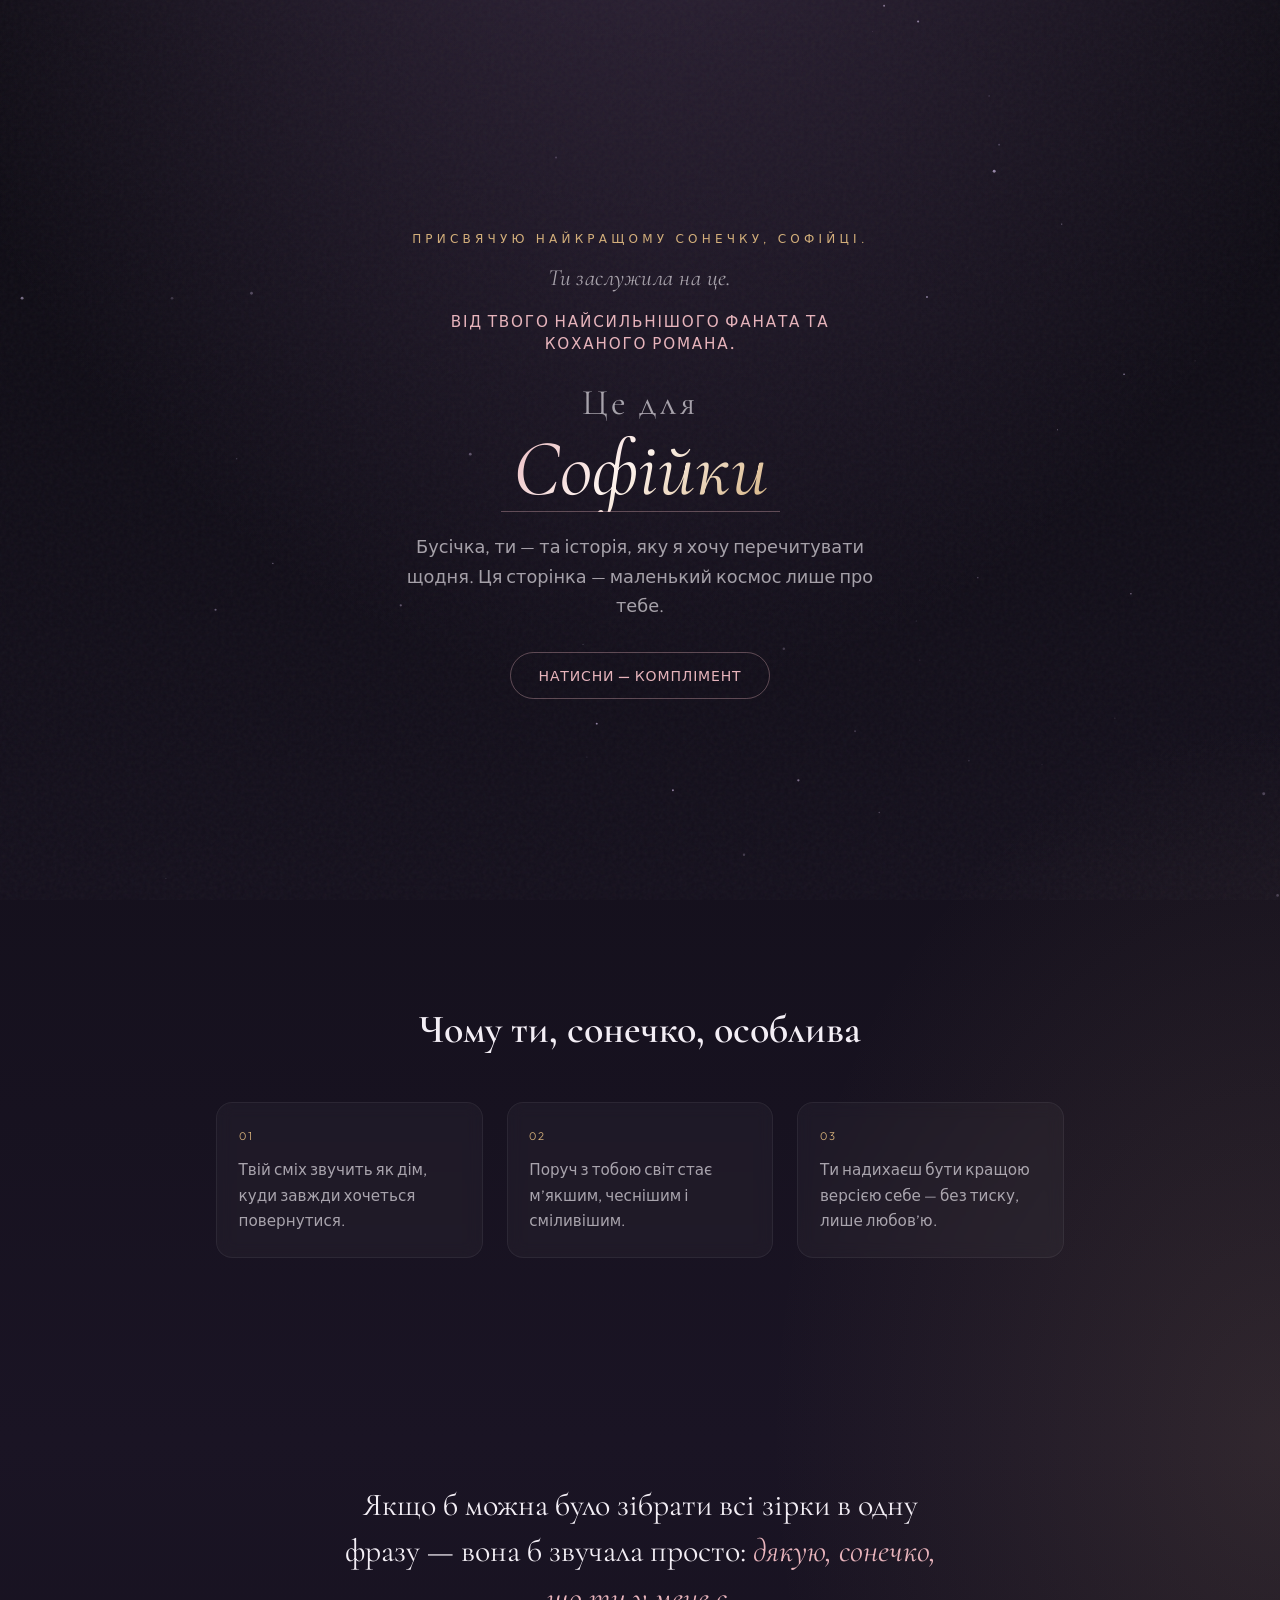
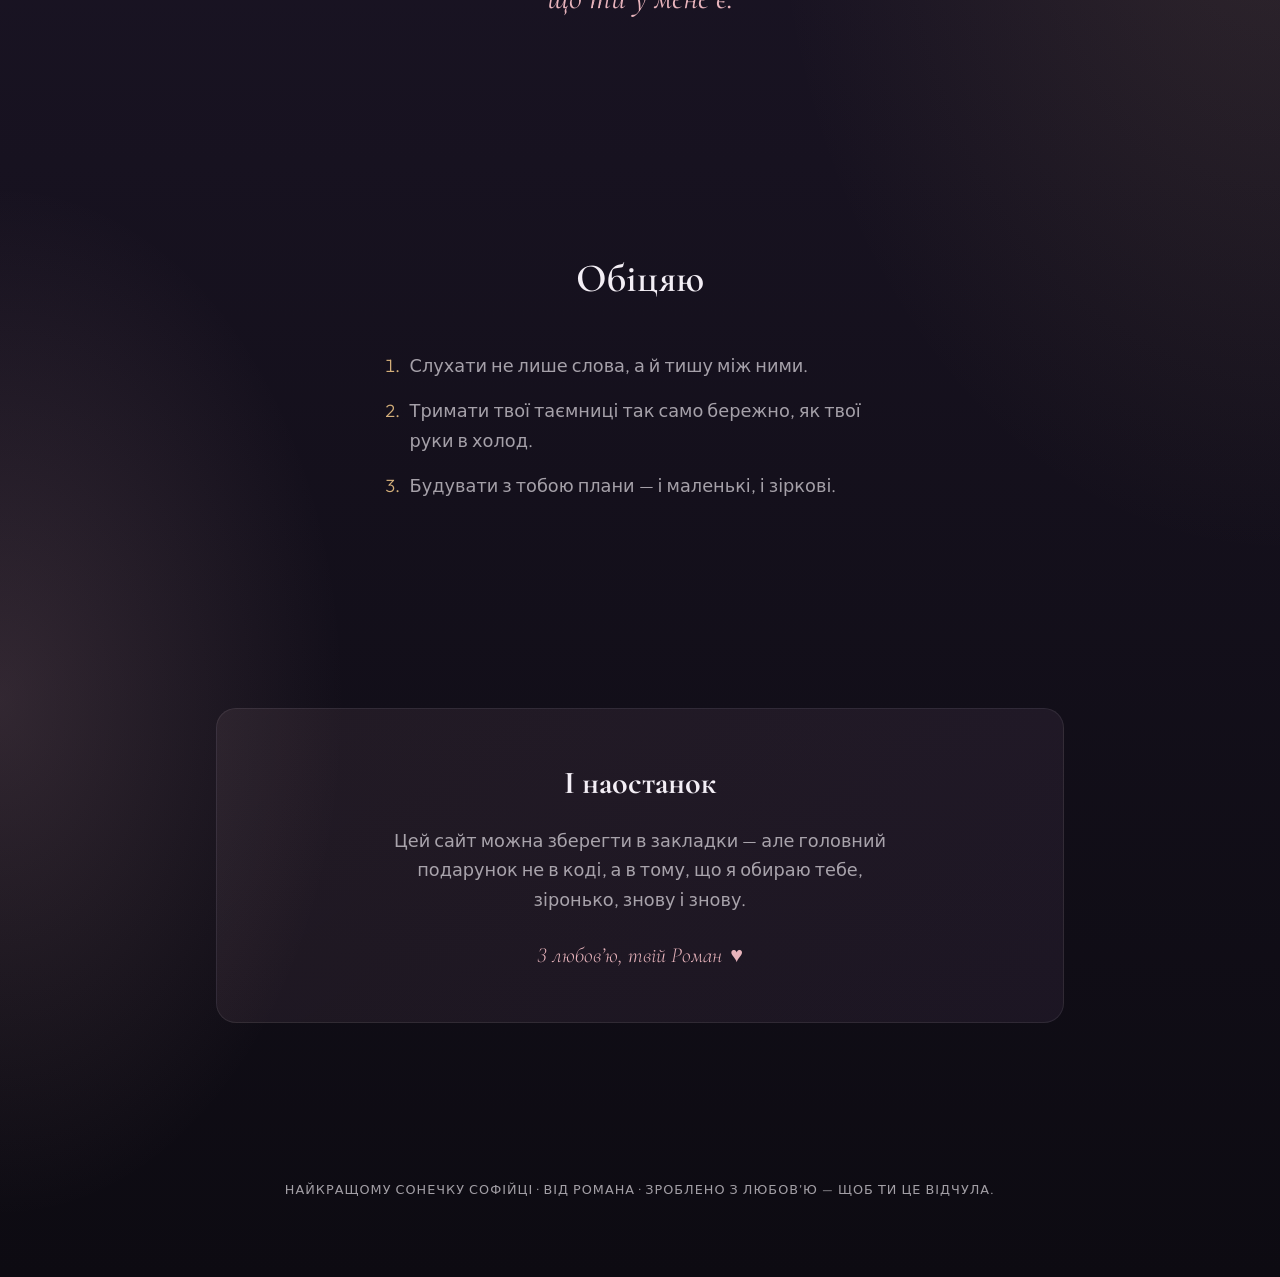
==== index.html @ 60f4e401 "Add files via upload" ====
<!DOCTYPE html>
<html lang="uk">
  <head>
    <meta charset="UTF-8" />
    <meta name="viewport" content="width=device-width, initial-scale=1" />
    <meta
      name="description"
      content="Найкращому сонечку Софійці — від найсильнішого фаната й коханого Романа"
    />
    <title>Софійці, сонечко ✦</title>
    <link rel="preconnect" href="https://fonts.googleapis.com" />
    <link rel="preconnect" href="https://fonts.gstatic.com" crossorigin />
    <link
      href="https://fonts.googleapis.com/css2?family=Cormorant+Garamond:ital,wght@0,400;0,600;1,400&family=Outfit:wght@300;500;600&display=swap"
      rel="stylesheet"
    />
    <link rel="stylesheet" href="style.css" />
  </head>
  <body>
    <div class="grain" aria-hidden="true"></div>
    <canvas id="stars" aria-hidden="true"></canvas>

    <header class="hero">
      <p class="hero__eyebrow reveal">Присвячую найкращому сонечку, Софійці.</p>
      <p class="hero__dedication reveal reveal--delay-1">Ти заслужила на це.</p>
      <p class="hero__signature reveal reveal--delay-2">
        Від твого найсильнішого фаната та коханого Романа.
      </p>
      <h1 class="hero__title reveal reveal--delay-3">
        <span class="hero__for">Це для</span>
        <span class="hero__name" id="herName" contenteditable="true" spellcheck="false"
          >Софійки</span
        >
      </h1>
      <p class="hero__lead reveal reveal--delay-4">
        Бусічка, ти — та історія, яку я хочу перечитувати щодня. Ця сторінка — маленький космос лише
        про тебе.
      </p>
      <button type="button" class="btn-ghost reveal reveal--delay-5" id="complimentBtn">
        Натисни — комплімент
      </button>
      <p class="compliment" id="complimentText" hidden></p>
    </header>

    <main>
      <section class="section section--cards" aria-labelledby="reasons-title">
        <h2 id="reasons-title" class="section__title reveal">Чому ти, сонечко, особлива</h2>
        <ul class="cards">
          <li class="card reveal">
            <span class="card__num">01</span>
            <p class="card__text">Твій сміх звучить як дім, куди завжди хочеться повернутися.</p>
          </li>
          <li class="card reveal">
            <span class="card__num">02</span>
            <p class="card__text">Поруч з тобою світ стає м’якшим, чеснішим і сміливішим.</p>
          </li>
          <li class="card reveal">
            <span class="card__num">03</span>
            <p class="card__text">Ти надихаєш бути кращою версією себе — без тиску, лише любов’ю.</p>
          </li>
        </ul>
      </section>

      <section class="section section--quote" aria-labelledby="quote-title">
        <div class="quote-block reveal">
          <h2 id="quote-title" class="visually-hidden">Послання</h2>
          <blockquote class="quote">
            <p>
              Якщо б можна було зібрати всі зірки в одну фразу — вона б звучала просто:
              <em>дякую, сонечко, що ти у мене є.</em>
            </p>
          </blockquote>
        </div>
      </section>

      <section class="section section--promises" aria-labelledby="promises-title">
        <h2 id="promises-title" class="section__title reveal">Обіцяю</h2>
        <ol class="promises reveal">
          <li>Слухати не лише слова, а й тишу між ними.</li>
          <li>Тримати твої таємниці так само бережно, як твої руки в холод.</li>
          <li>Будувати з тобою плани — і маленькі, і зіркові.</li>
        </ol>
      </section>

      <section class="section section--finale" aria-labelledby="finale-title">
        <div class="finale reveal">
          <h2 id="finale-title" class="finale__title">І наостанок</h2>
          <p class="finale__text">
            Цей сайт можна зберегти в закладки — але головний подарунок не в коді, а в тому, що я
            обираю тебе, зіронько, знову і знову.
          </p>
          <p class="finale__sign">
            З любов’ю, твій Роман
            <span class="finale__heart" aria-hidden="true">♥</span>
          </p>
        </div>
      </section>
    </main>

    <footer class="footer">
      <p>
        Найкращому сонечку Софійці · від Романа · зроблено з любов’ю — щоб ти це відчула.
      </p>
    </footer>

    <script src="script.js"></script>
  </body>
</html>
---- style.css ----
:root {
  --bg-deep: #0d0b12;
  --bg-mid: #1a1424;
  --accent: #e8b4bc;
  --accent-soft: rgba(232, 180, 188, 0.35);
  --gold: #d4af7a;
  --text: #f3eef5;
  --text-muted: rgba(243, 238, 245, 0.65);
  --font-display: "Cormorant Garamond", Georgia, serif;
  --font-body: "Outfit", system-ui, sans-serif;
  --radius: 1rem;
  --ease: cubic-bezier(0.22, 1, 0.36, 1);
}

*,
*::before,
*::after {
  box-sizing: border-box;
}

html {
  scroll-behavior: smooth;
}

body {
  margin: 0;
  min-height: 100vh;
  font-family: var(--font-body);
  font-weight: 300;
  font-size: clamp(1rem, 0.95rem + 0.2vw, 1.125rem);
  line-height: 1.65;
  color: var(--text);
  background: var(--bg-deep);
  background-image:
    radial-gradient(ellipse 120% 80% at 50% -20%, rgba(122, 90, 140, 0.45), transparent 55%),
    radial-gradient(ellipse 80% 50% at 100% 50%, rgba(212, 175, 122, 0.12), transparent 50%),
    radial-gradient(ellipse 60% 40% at 0% 80%, rgba(232, 180, 188, 0.15), transparent 45%),
    linear-gradient(180deg, var(--bg-deep) 0%, var(--bg-mid) 50%, var(--bg-deep) 100%);
  overflow-x: hidden;
}

.grain {
  pointer-events: none;
  position: fixed;
  inset: 0;
  z-index: 100;
  opacity: 0.04;
  background-image: url("data:image/svg+xml,%3Csvg viewBox='0 0 256 256' xmlns='http://www.w3.org/2000/svg'%3E%3Cfilter id='n'%3E%3CfeTurbulence type='fractalNoise' baseFrequency='0.9' numOctaves='4' stitchTiles='stitch'/%3E%3C/filter%3E%3Crect width='100%25' height='100%25' filter='url(%23n)'/%3E%3C/svg%3E");
}

#stars {
  position: fixed;
  inset: 0;
  width: 100%;
  height: 100%;
  z-index: 0;
  pointer-events: none;
}

.hero,
main,
.footer {
  position: relative;
  z-index: 1;
}

.visually-hidden {
  position: absolute;
  width: 1px;
  height: 1px;
  padding: 0;
  margin: -1px;
  overflow: hidden;
  clip: rect(0, 0, 0, 0);
  white-space: nowrap;
  border: 0;
}

/* Hero */
.hero {
  min-height: 100vh;
  display: flex;
  flex-direction: column;
  align-items: center;
  justify-content: center;
  text-align: center;
  padding: clamp(2rem, 6vw, 4rem) 1.5rem 3rem;
  max-width: 52rem;
  margin: 0 auto;
}

.hero__eyebrow {
  font-size: 0.75rem;
  letter-spacing: 0.35em;
  text-transform: uppercase;
  color: var(--gold);
  margin-bottom: 0.65rem;
}

.hero__dedication {
  font-family: var(--font-display);
  font-size: clamp(1.05rem, 2.4vw, 1.45rem);
  font-style: italic;
  font-weight: 400;
  color: var(--text-muted);
  margin: 0 0 0.85rem;
  letter-spacing: 0.02em;
  max-width: 22em;
}

.hero__signature {
  font-family: var(--font-body);
  font-size: clamp(0.8rem, 1.8vw, 0.95rem);
  font-weight: 500;
  letter-spacing: 0.12em;
  text-transform: uppercase;
  color: var(--accent);
  margin: 0 0 1.75rem;
  max-width: 26em;
  line-height: 1.5;
}

.hero__title {
  font-family: var(--font-display);
  font-weight: 400;
  font-size: clamp(2.75rem, 8vw, 5rem);
  line-height: 1.05;
  margin: 0 0 1.25rem;
}

.hero__for {
  display: block;
  font-size: 0.45em;
  letter-spacing: 0.08em;
  color: var(--text-muted);
  margin-bottom: 0.15em;
}

.hero__name {
  display: inline-block;
  background: linear-gradient(135deg, var(--accent) 0%, #fff5f0 45%, var(--gold) 100%);
  -webkit-background-clip: text;
  background-clip: text;
  color: transparent;
  font-style: italic;
  outline: none;
  border-bottom: 1px solid var(--accent-soft);
  padding: 0 0.15em;
  cursor: text;
  transition: border-color 0.3s var(--ease);
}

.hero__name:focus {
  border-color: var(--accent);
}

.hero__lead {
  max-width: 28em;
  color: var(--text-muted);
  margin: 0 0 2rem;
}

.btn-ghost {
  font-family: var(--font-body);
  font-weight: 500;
  font-size: 0.875rem;
  letter-spacing: 0.06em;
  text-transform: uppercase;
  color: var(--accent);
  background: transparent;
  border: 1px solid var(--accent-soft);
  padding: 0.85rem 1.75rem;
  border-radius: 999px;
  cursor: pointer;
  transition:
    background 0.35s var(--ease),
    border-color 0.35s var(--ease),
    transform 0.35s var(--ease),
    box-shadow 0.35s var(--ease);
}

.btn-ghost:hover {
  background: rgba(232, 180, 188, 0.08);
  border-color: var(--accent);
  transform: translateY(-2px);
  box-shadow: 0 12px 40px rgba(0, 0, 0, 0.25);
}

.btn-ghost:active {
  transform: translateY(0);
}

.compliment {
  margin-top: 1.25rem;
  font-family: var(--font-display);
  font-size: clamp(1.25rem, 3vw, 1.75rem);
  font-style: italic;
  color: var(--gold);
  max-width: 22em;
  animation: fadeUp 0.6s var(--ease) forwards;
}

.compliment[hidden] {
  display: none;
}

@keyframes fadeUp {
  from {
    opacity: 0;
    transform: translateY(12px);
  }
  to {
    opacity: 1;
    transform: translateY(0);
  }
}

/* Sections */
.section {
  padding: clamp(3rem, 10vw, 6rem) 1.5rem;
  max-width: 56rem;
  margin: 0 auto;
}

.section__title {
  font-family: var(--font-display);
  font-weight: 600;
  font-size: clamp(1.75rem, 4vw, 2.5rem);
  text-align: center;
  margin: 0 0 2.5rem;
  color: var(--text);
}

.cards {
  list-style: none;
  margin: 0;
  padding: 0;
  display: grid;
  gap: 1.25rem;
}

@media (min-width: 640px) {
  .cards {
    grid-template-columns: repeat(3, 1fr);
    gap: 1.5rem;
  }
}

.card {
  background: rgba(255, 255, 255, 0.03);
  border: 1px solid rgba(255, 255, 255, 0.06);
  border-radius: var(--radius);
  padding: 1.5rem 1.35rem;
  backdrop-filter: blur(8px);
  transition:
    border-color 0.4s var(--ease),
    transform 0.4s var(--ease),
    box-shadow 0.4s var(--ease);
}

.card:hover {
  border-color: var(--accent-soft);
  transform: translateY(-4px);
  box-shadow: 0 20px 50px rgba(0, 0, 0, 0.2);
}

.card__num {
  display: block;
  font-size: 0.7rem;
  letter-spacing: 0.2em;
  color: var(--gold);
  margin-bottom: 0.75rem;
}

.card__text {
  margin: 0;
  color: var(--text-muted);
  font-size: 0.95rem;
}

.section--quote {
  max-width: 42rem;
}

.quote-block {
  text-align: center;
}

.quote {
  margin: 0;
  font-family: var(--font-display);
  font-size: clamp(1.35rem, 3.5vw, 2rem);
  font-weight: 400;
  line-height: 1.45;
  color: var(--text);
}

.quote em {
  font-style: italic;
  color: var(--accent);
}

.promises {
  margin: 0 auto;
  padding-left: 1.25rem;
  max-width: 32rem;
  color: var(--text-muted);
}

.promises li {
  margin-bottom: 1rem;
  padding-left: 0.35rem;
}

.promises li::marker {
  color: var(--gold);
}

.finale {
  text-align: center;
  padding: clamp(2rem, 5vw, 3rem);
  border-radius: calc(var(--radius) + 0.25rem);
  background: linear-gradient(145deg, rgba(232, 180, 188, 0.08), rgba(122, 90, 140, 0.12));
  border: 1px solid rgba(255, 255, 255, 0.08);
}

.finale__title {
  font-family: var(--font-display);
  font-size: clamp(1.5rem, 3vw, 2rem);
  margin: 0 0 1rem;
}

.finale__text {
  margin: 0 0 1.5rem;
  color: var(--text-muted);
  max-width: 28em;
  margin-left: auto;
  margin-right: auto;
}

.finale__sign {
  margin: 0;
  font-family: var(--font-display);
  font-size: 1.35rem;
  font-style: italic;
  color: var(--accent);
}

.finale__heart {
  display: inline-block;
  animation: pulse 2s ease-in-out infinite;
  margin-left: 0.15em;
}

@keyframes pulse {
  0%,
  100% {
    transform: scale(1);
    opacity: 1;
  }
  50% {
    transform: scale(1.15);
    opacity: 0.85;
  }
}

.footer {
  text-align: center;
  padding: 3rem 1.5rem 4rem;
  font-size: 0.8rem;
  letter-spacing: 0.08em;
  text-transform: uppercase;
  color: var(--text-muted);
}

/* Scroll reveal */
.reveal {
  opacity: 0;
  transform: translateY(28px);
  transition:
    opacity 0.8s var(--ease),
    transform 0.8s var(--ease);
}

.reveal.is-visible {
  opacity: 1;
  transform: translateY(0);
}

.reveal--delay-1 {
  transition-delay: 0.12s;
}
.reveal--delay-2 {
  transition-delay: 0.24s;
}
.reveal--delay-3 {
  transition-delay: 0.36s;
}
.reveal--delay-4 {
  transition-delay: 0.48s;
}
.reveal--delay-5 {
  transition-delay: 0.6s;
}

@media (prefers-reduced-motion: reduce) {
  html {
    scroll-behavior: auto;
  }
  .reveal {
    opacity: 1;
    transform: none;
    transition: none;
  }
  .finale__heart {
    animation: none;
  }
  .compliment {
    animation: none;
  }
}
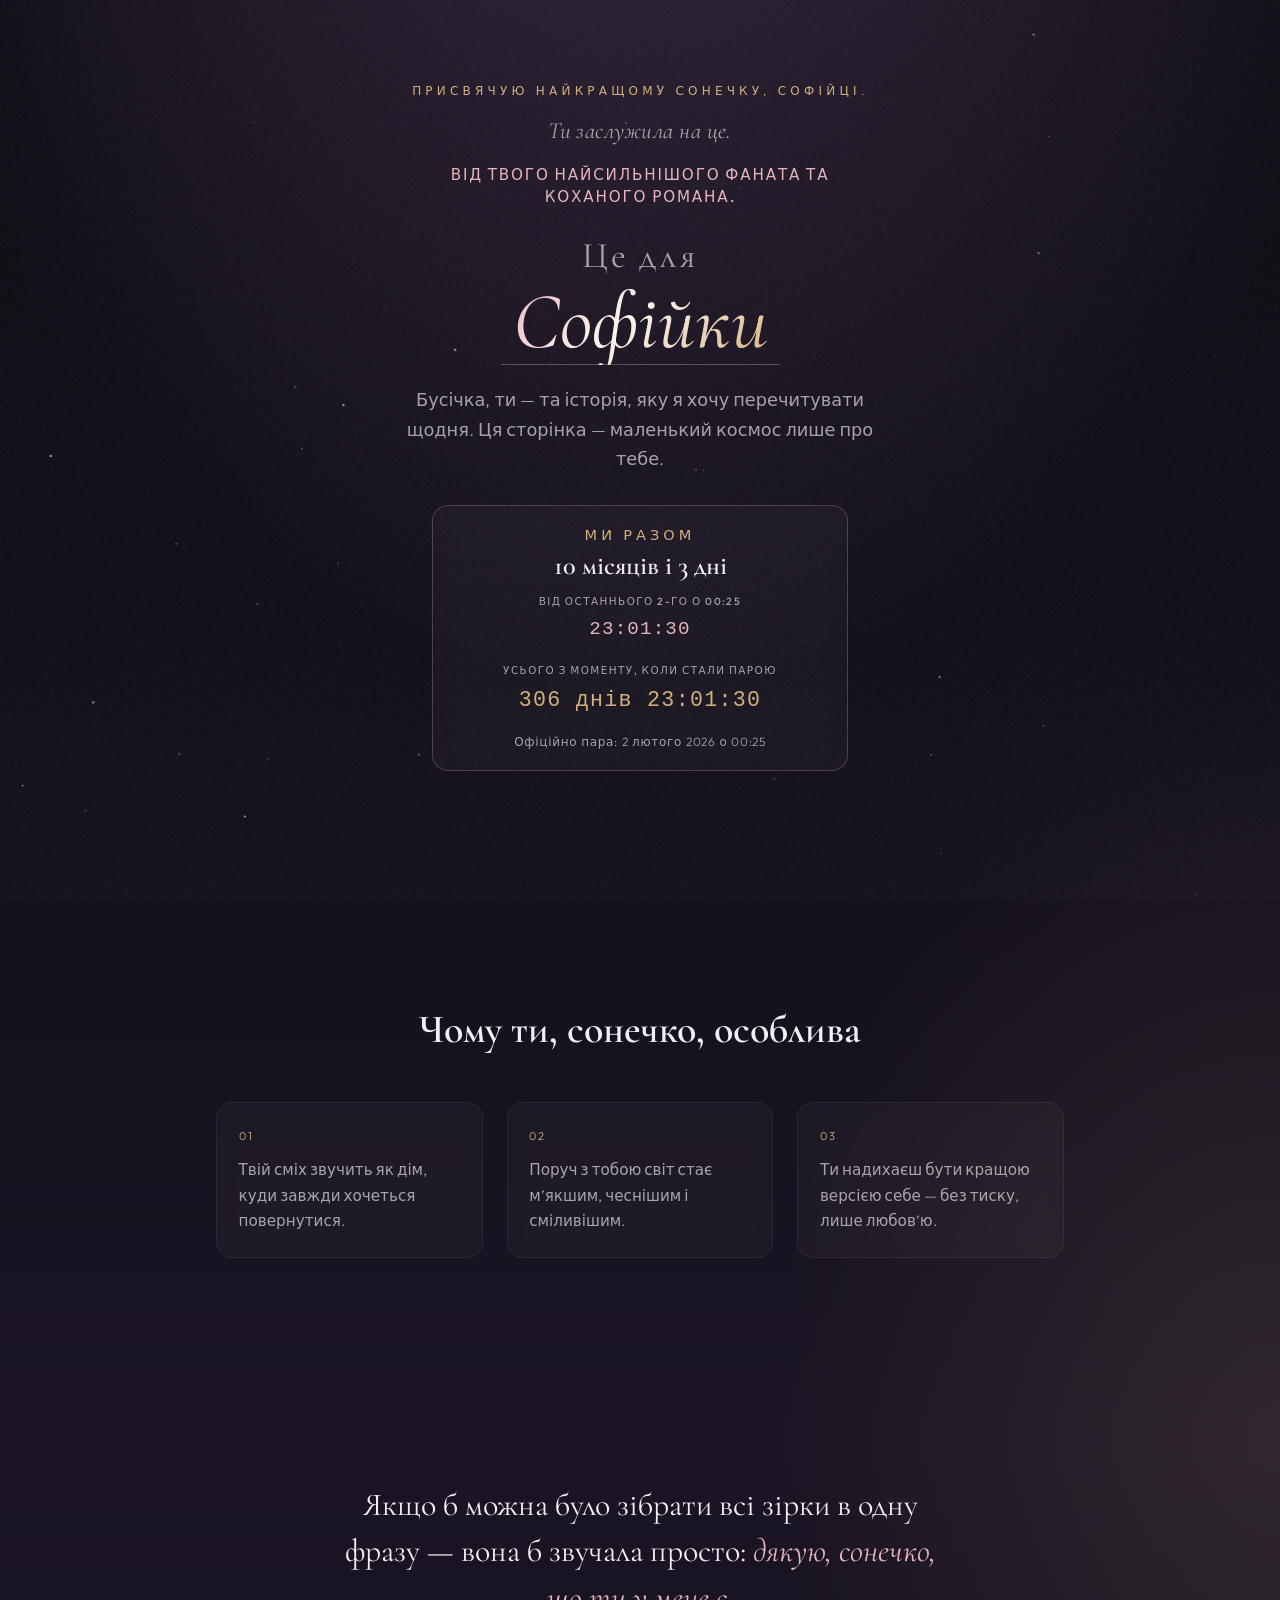
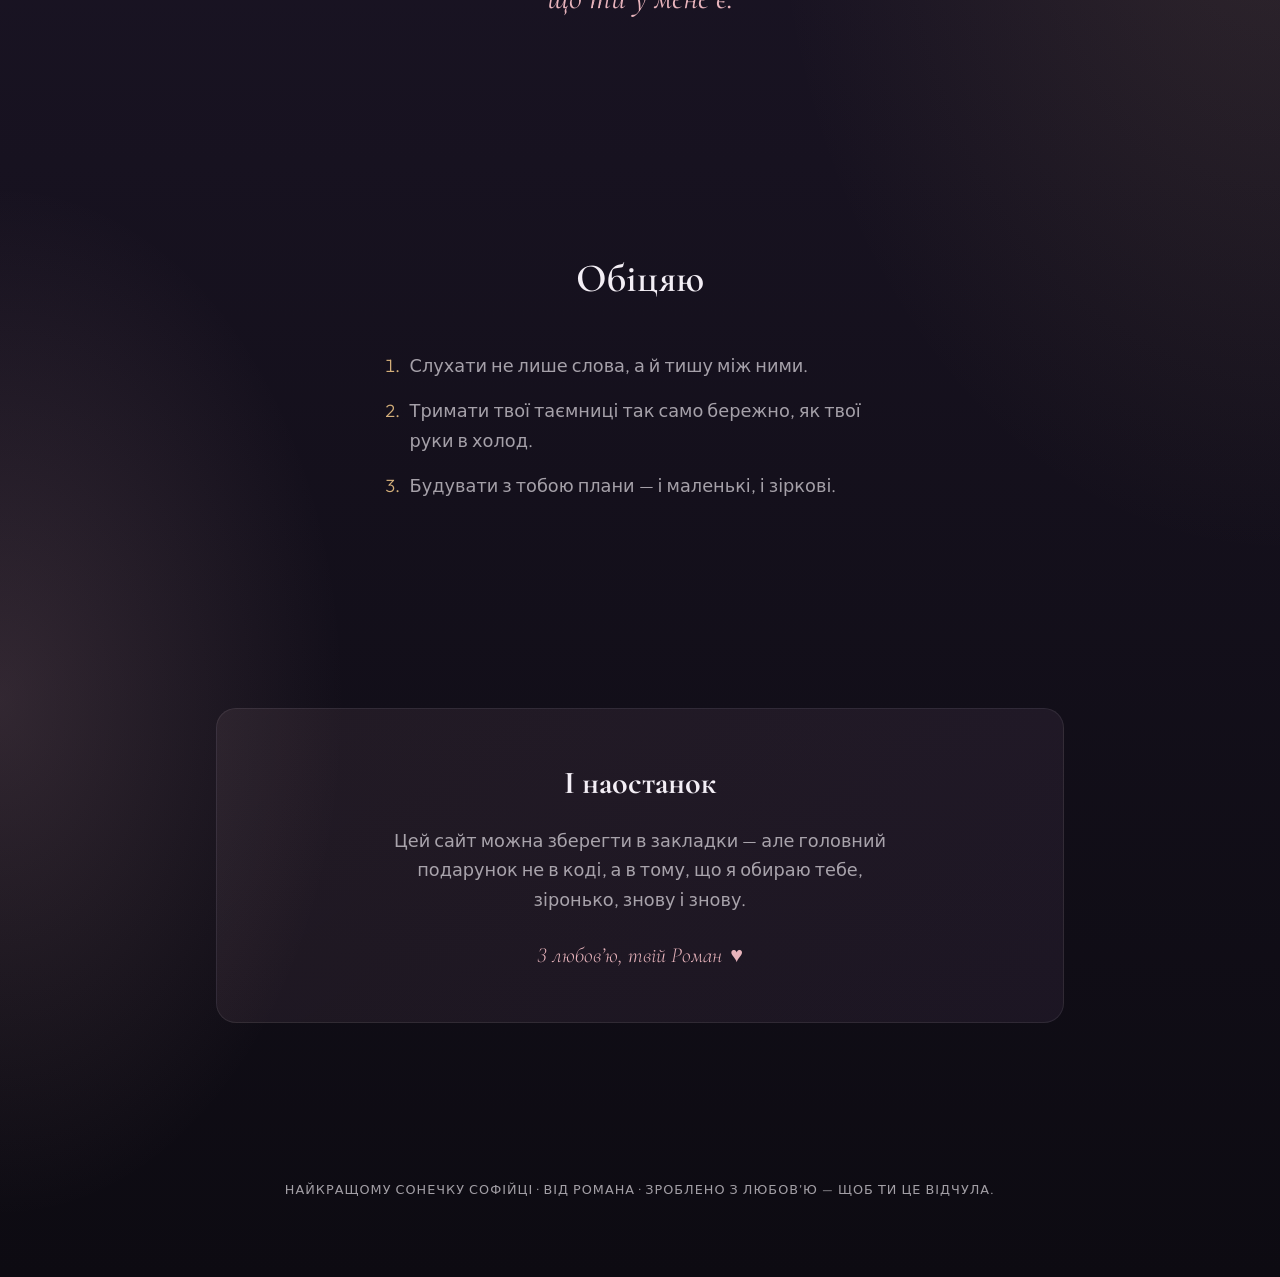
==== commit 0f8e1640: "upd#2" ====
--- a/index.html
+++ b/index.html
@@ -36,7 +36,21 @@
         Бусічка, ти — та історія, яку я хочу перечитувати щодня. Ця сторінка — маленький космос лише
         про тебе.
       </p>
-      <button type="button" class="btn-ghost reveal reveal--delay-5" id="complimentBtn">
+      <div class="together-timer reveal reveal--delay-5" id="togetherTimer" aria-label="Скільки ми разом">
+        <p class="together-timer__main" id="togetherMain"></p>
+        <div class="together-timer__timers">
+          <div class="together-timer__timer-block">
+            <p class="together-timer__timer-caption">Від останнього 2-го о 00:25</p>
+            <p class="together-timer__clock" id="togetherClock"></p>
+          </div>
+          <div class="together-timer__timer-block">
+            <p class="together-timer__timer-caption">Усього з моменту, коли стали парою</p>
+            <p class="together-timer__clock together-timer__clock--total" id="togetherTotal"></p>
+          </div>
+        </div>
+        <p class="together-timer__since">Офіційно пара: 2 лютого 2026 о 00:25</p>
+      </div>
+      <button type="button" class="btn-ghost reveal reveal--delay-6" id="complimentBtn">
         Натисни — комплімент
       </button>
       <p class="compliment" id="complimentText" hidden></p>
--- a/style.css
+++ b/style.css
@@ -160,6 +160,80 @@
   margin: 0 0 2rem;
 }
 
+.together-timer {
+  width: 100%;
+  max-width: 26rem;
+  margin: 0 0 1.75rem;
+  padding: 1.15rem 1.35rem;
+  text-align: center;
+  border-radius: var(--radius);
+  border: 1px solid rgba(232, 180, 188, 0.25);
+  background: rgba(255, 255, 255, 0.03);
+  backdrop-filter: blur(8px);
+}
+
+.together-timer__main {
+  margin: 0 0 0.35rem;
+  font-family: var(--font-display);
+  font-size: clamp(1.2rem, 3.2vw, 1.65rem);
+  font-weight: 600;
+  line-height: 1.35;
+  color: var(--text);
+}
+
+.together-timer__main .together-timer__prefix {
+  display: block;
+  font-family: var(--font-body);
+  font-size: 0.55em;
+  font-weight: 500;
+  letter-spacing: 0.28em;
+  text-transform: uppercase;
+  color: var(--gold);
+  margin-bottom: 0.35em;
+}
+
+.together-timer__timers {
+  display: flex;
+  flex-direction: column;
+  gap: 1rem;
+  margin: 0.5rem 0 0.85rem;
+}
+
+.together-timer__timer-block {
+  margin: 0;
+}
+
+.together-timer__timer-caption {
+  margin: 0 0 0.25rem;
+  font-size: 0.65rem;
+  font-weight: 500;
+  letter-spacing: 0.14em;
+  text-transform: uppercase;
+  color: var(--text-muted);
+}
+
+.together-timer__clock {
+  margin: 0;
+  font-family: ui-monospace, "Cascadia Code", "Segoe UI Mono", monospace;
+  font-size: clamp(1rem, 2.5vw, 1.2rem);
+  font-weight: 500;
+  font-variant-numeric: tabular-nums;
+  letter-spacing: 0.06em;
+  color: var(--accent);
+}
+
+.together-timer__clock--total {
+  font-size: clamp(1.05rem, 2.7vw, 1.35rem);
+  color: var(--gold);
+}
+
+.together-timer__since {
+  margin: 0;
+  font-size: 0.75rem;
+  letter-spacing: 0.06em;
+  color: var(--text-muted);
+}
+
 .btn-ghost {
   font-family: var(--font-body);
   font-weight: 500;
@@ -402,6 +476,9 @@
 .reveal--delay-5 {
   transition-delay: 0.6s;
 }
+.reveal--delay-6 {
+  transition-delay: 0.72s;
+}
 
 @media (prefers-reduced-motion: reduce) {
   html {
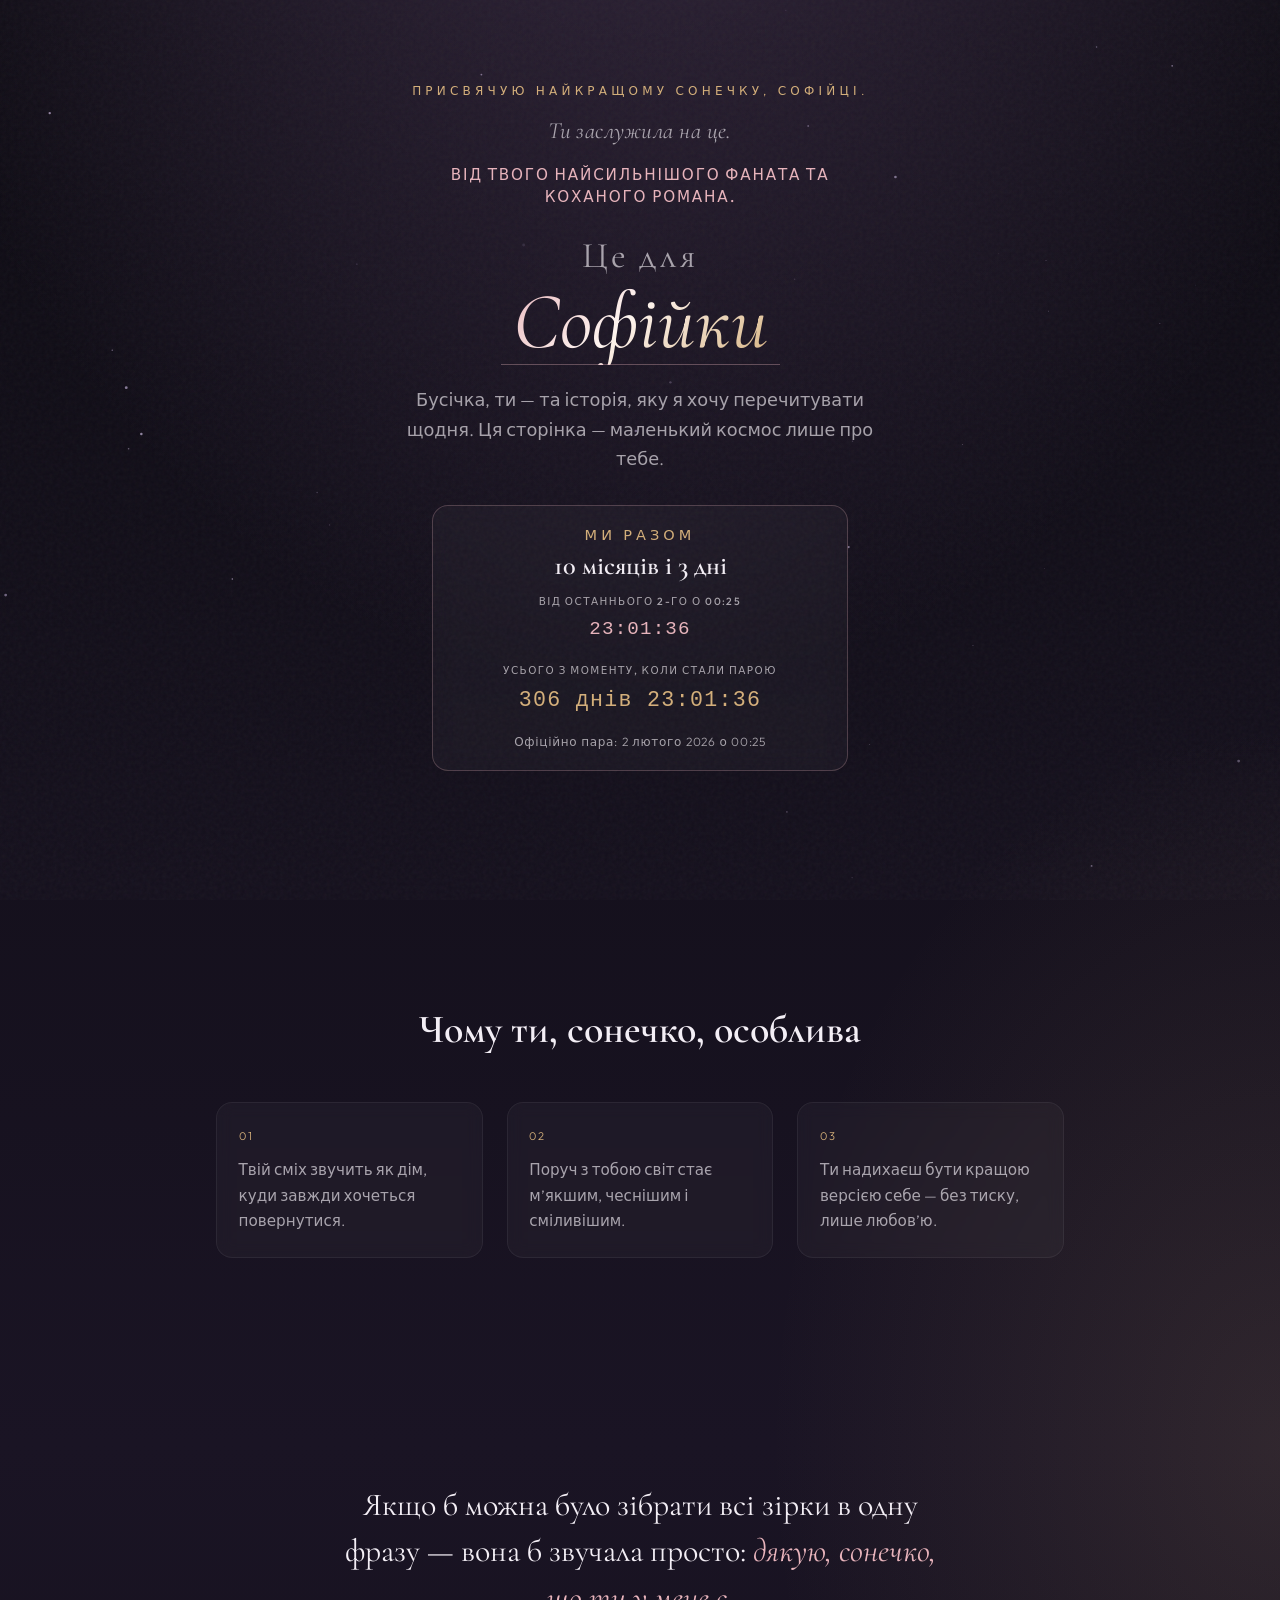
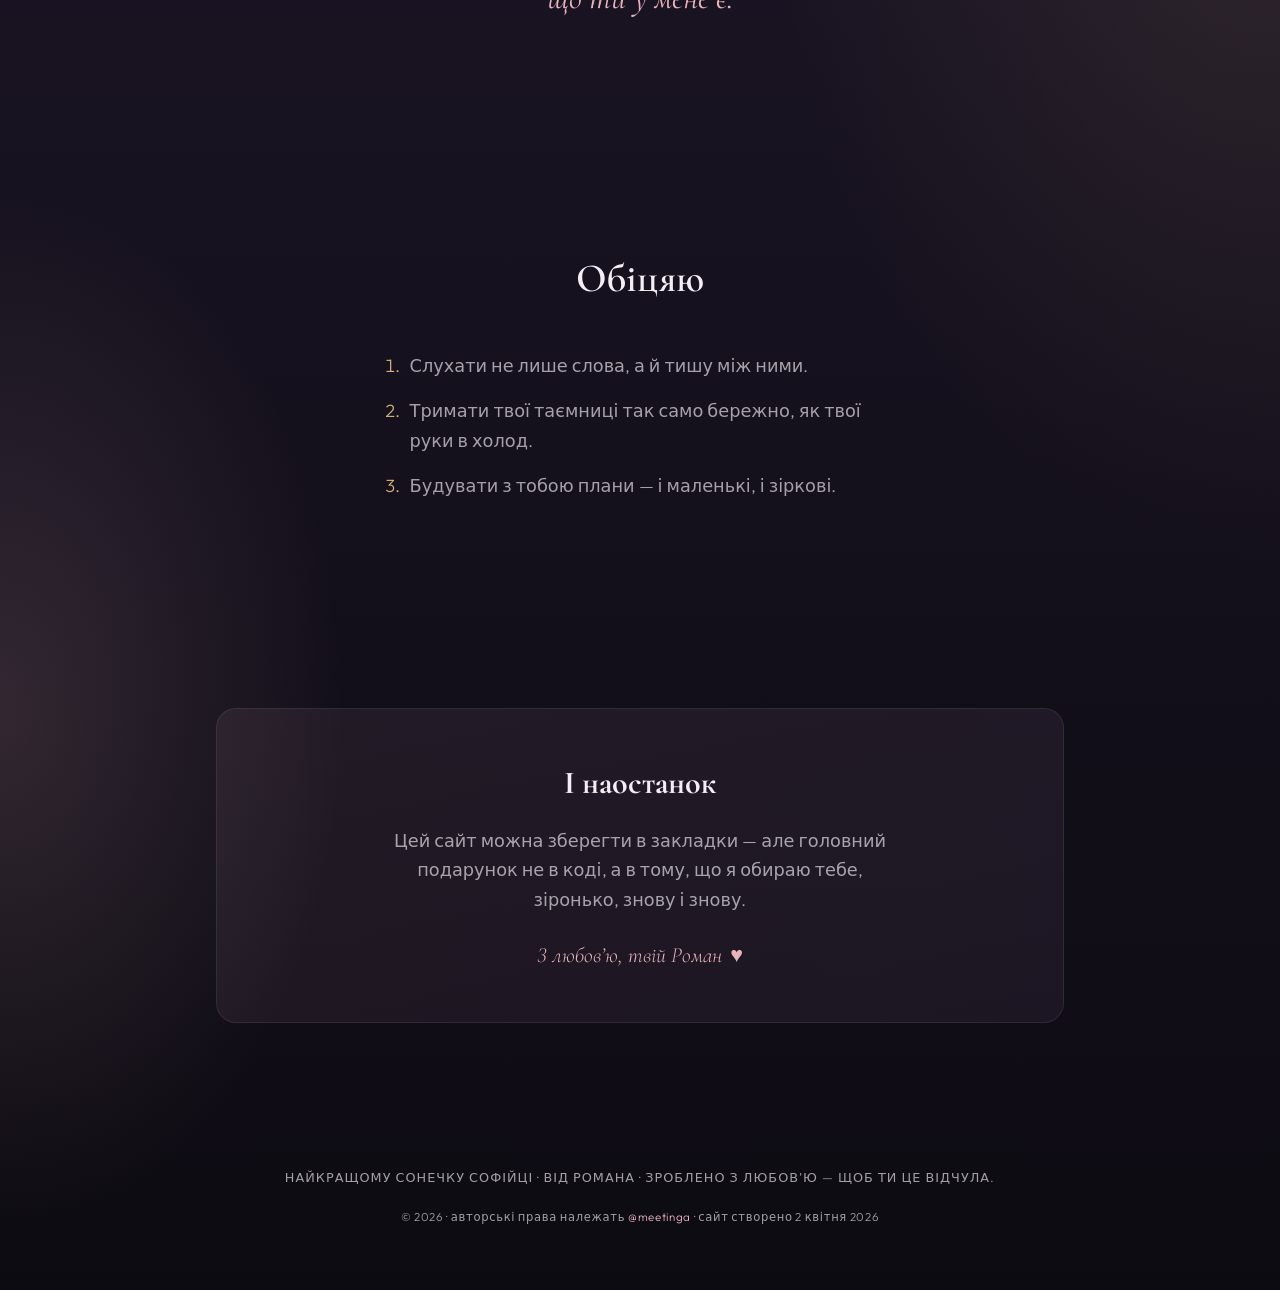
==== commit dddbcaf3: "v.0.1" ====
--- a/index.html
+++ b/index.html
@@ -112,8 +112,13 @@
     </main>
 
     <footer class="footer">
-      <p>
+      <p class="footer__dedication">
         Найкращому сонечку Софійці · від Романа · зроблено з любов’ю — щоб ти це відчула.
+      </p>
+      <p class="footer__rights">
+        © 2026 · авторські права належать
+        <a href="https://t.me/meetinga" rel="noopener noreferrer" target="_blank">@meetinga</a>
+        · сайт створено 2 квітня 2026
       </p>
     </footer>
 
--- a/style.css
+++ b/style.css
@@ -447,6 +447,32 @@
   color: var(--text-muted);
 }
 
+.footer__dedication {
+  margin: 0;
+}
+
+.footer__rights {
+  margin: 1.25rem 0 0;
+  font-size: 0.72rem;
+  letter-spacing: 0.06em;
+  text-transform: none;
+  line-height: 1.6;
+  max-width: 36rem;
+  margin-left: auto;
+  margin-right: auto;
+}
+
+.footer__rights a {
+  color: var(--accent);
+  text-decoration: none;
+  transition: color 0.2s var(--ease);
+}
+
+.footer__rights a:hover {
+  color: var(--gold);
+  text-decoration: underline;
+}
+
 /* Scroll reveal */
 .reveal {
   opacity: 0;
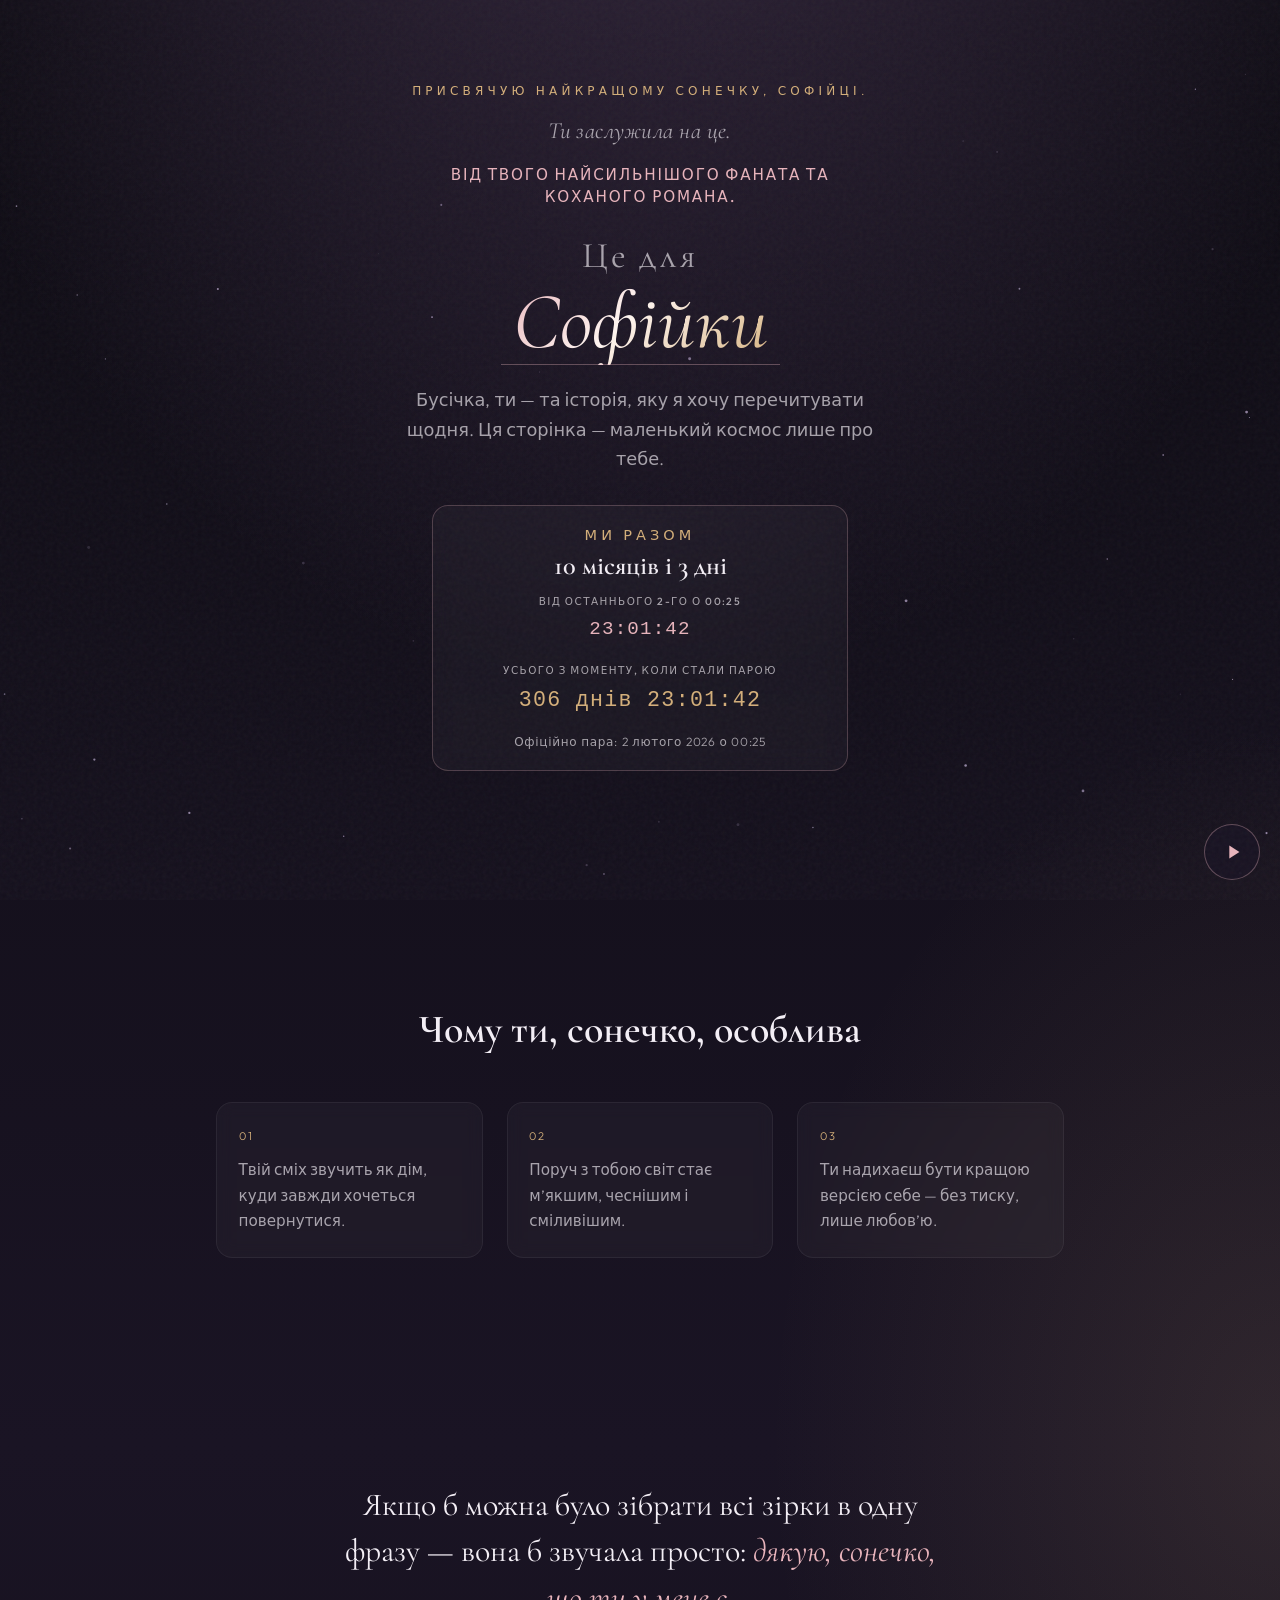
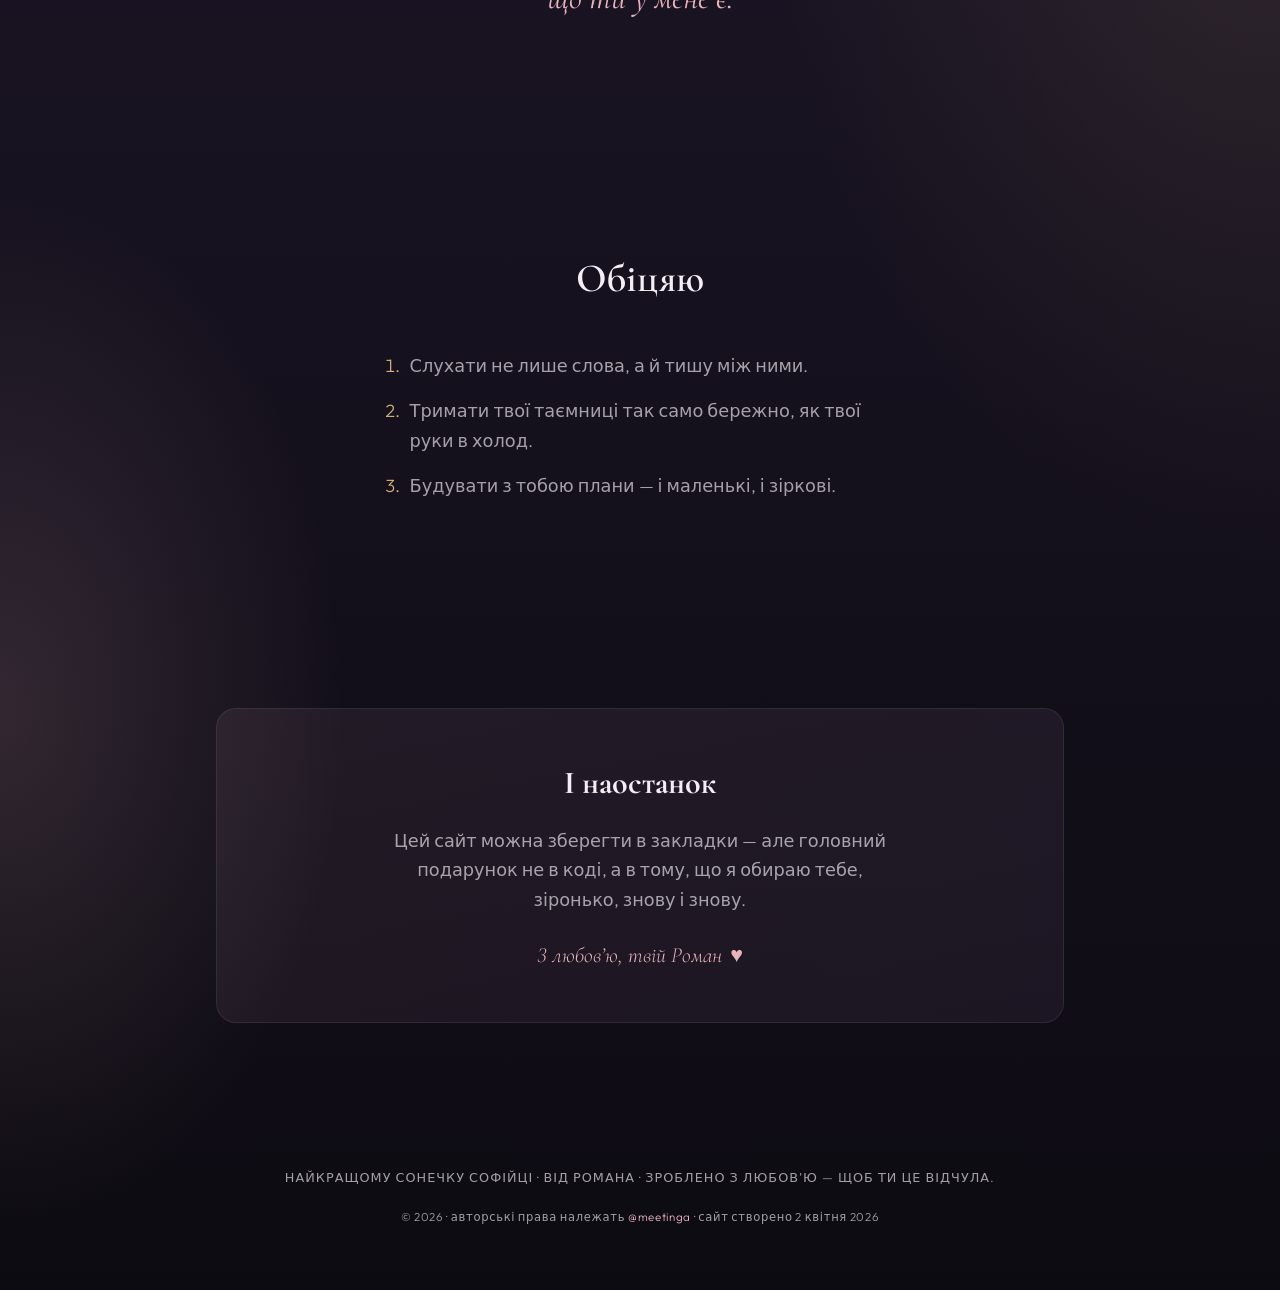
==== commit eb50ee6a: "v.0.2" ====
--- a/index.html
+++ b/index.html
@@ -122,6 +122,37 @@
       </p>
     </footer>
 
+    <div class="music-player">
+      <audio id="musicAudio" src="audio/RomanScorpionKiss.mp3" preload="none" loop playsinline></audio>
+      <button
+        type="button"
+        class="music-player__btn"
+        id="musicToggle"
+        aria-label="Увімкнути музику"
+      >
+        <svg
+          class="music-player__icon music-player__icon--play"
+          width="22"
+          height="22"
+          viewBox="0 0 24 24"
+          fill="currentColor"
+          aria-hidden="true"
+        >
+          <path d="M8 5v14l11-7L8 5z" />
+        </svg>
+        <svg
+          class="music-player__icon music-player__icon--pause"
+          width="22"
+          height="22"
+          viewBox="0 0 24 24"
+          fill="currentColor"
+          aria-hidden="true"
+        >
+          <path d="M6 5h4v14H6V5zm8 0h4v14h-4V5z" />
+        </svg>
+      </button>
+    </div>
+
     <script src="script.js"></script>
   </body>
 </html>
--- a/style.css
+++ b/style.css
@@ -506,6 +506,108 @@
   transition-delay: 0.72s;
 }
 
+/* Міні-плеєр: лише старт / пауза */
+.music-player {
+  position: fixed;
+  bottom: max(1.25rem, env(safe-area-inset-bottom, 0px));
+  right: max(1.25rem, env(safe-area-inset-right, 0px));
+  z-index: 90;
+}
+
+.music-player__btn {
+  position: relative;
+  width: 56px;
+  height: 56px;
+  padding: 0;
+  border-radius: 50%;
+  border: 1px solid var(--accent-soft);
+  background: rgba(26, 20, 36, 0.72);
+  backdrop-filter: blur(14px);
+  -webkit-backdrop-filter: blur(14px);
+  color: var(--accent);
+  cursor: pointer;
+  display: flex;
+  align-items: center;
+  justify-content: center;
+  transition:
+    border-color 0.35s var(--ease),
+    color 0.35s var(--ease),
+    box-shadow 0.35s var(--ease),
+    transform 0.35s var(--ease);
+}
+
+.music-player__btn::before {
+  content: "";
+  position: absolute;
+  inset: -5px;
+  border-radius: 50%;
+  border: 1px solid var(--gold);
+  opacity: 0;
+  pointer-events: none;
+}
+
+.music-player__btn:hover {
+  border-color: rgba(232, 180, 188, 0.55);
+  color: #fdf8fa;
+  box-shadow:
+    0 0 0 1px rgba(232, 180, 188, 0.15),
+    0 12px 36px rgba(0, 0, 0, 0.35);
+  transform: scale(1.04);
+}
+
+.music-player__btn:active {
+  transform: scale(0.98);
+}
+
+.music-player__btn.is-playing {
+  color: var(--gold);
+  border-color: rgba(212, 175, 122, 0.45);
+  box-shadow: 0 0 28px rgba(212, 175, 122, 0.18);
+}
+
+.music-player__btn.is-playing::before {
+  animation: musicPulse 2.2s var(--ease) infinite;
+}
+
+.music-player__icon {
+  display: block;
+  margin-left: 2px;
+}
+
+.music-player__icon--pause {
+  display: none;
+  margin-left: 0;
+}
+
+.music-player__btn.is-playing .music-player__icon--play {
+  display: none;
+}
+
+.music-player__btn.is-playing .music-player__icon--pause {
+  display: block;
+}
+
+.music-player__btn:focus-visible {
+  outline: 2px solid var(--gold);
+  outline-offset: 4px;
+}
+
+.music-player__btn:focus:not(:focus-visible) {
+  outline: none;
+}
+
+@keyframes musicPulse {
+  0% {
+    transform: scale(1);
+    opacity: 0.45;
+  }
+  70%,
+  100% {
+    transform: scale(1.45);
+    opacity: 0;
+  }
+}
+
 @media (prefers-reduced-motion: reduce) {
   html {
     scroll-behavior: auto;
@@ -521,4 +623,9 @@
   .compliment {
     animation: none;
   }
-}
+  .music-player__btn.is-playing::before {
+    animation: none;
+    opacity: 0.2;
+    transform: scale(1.08);
+  }
+}
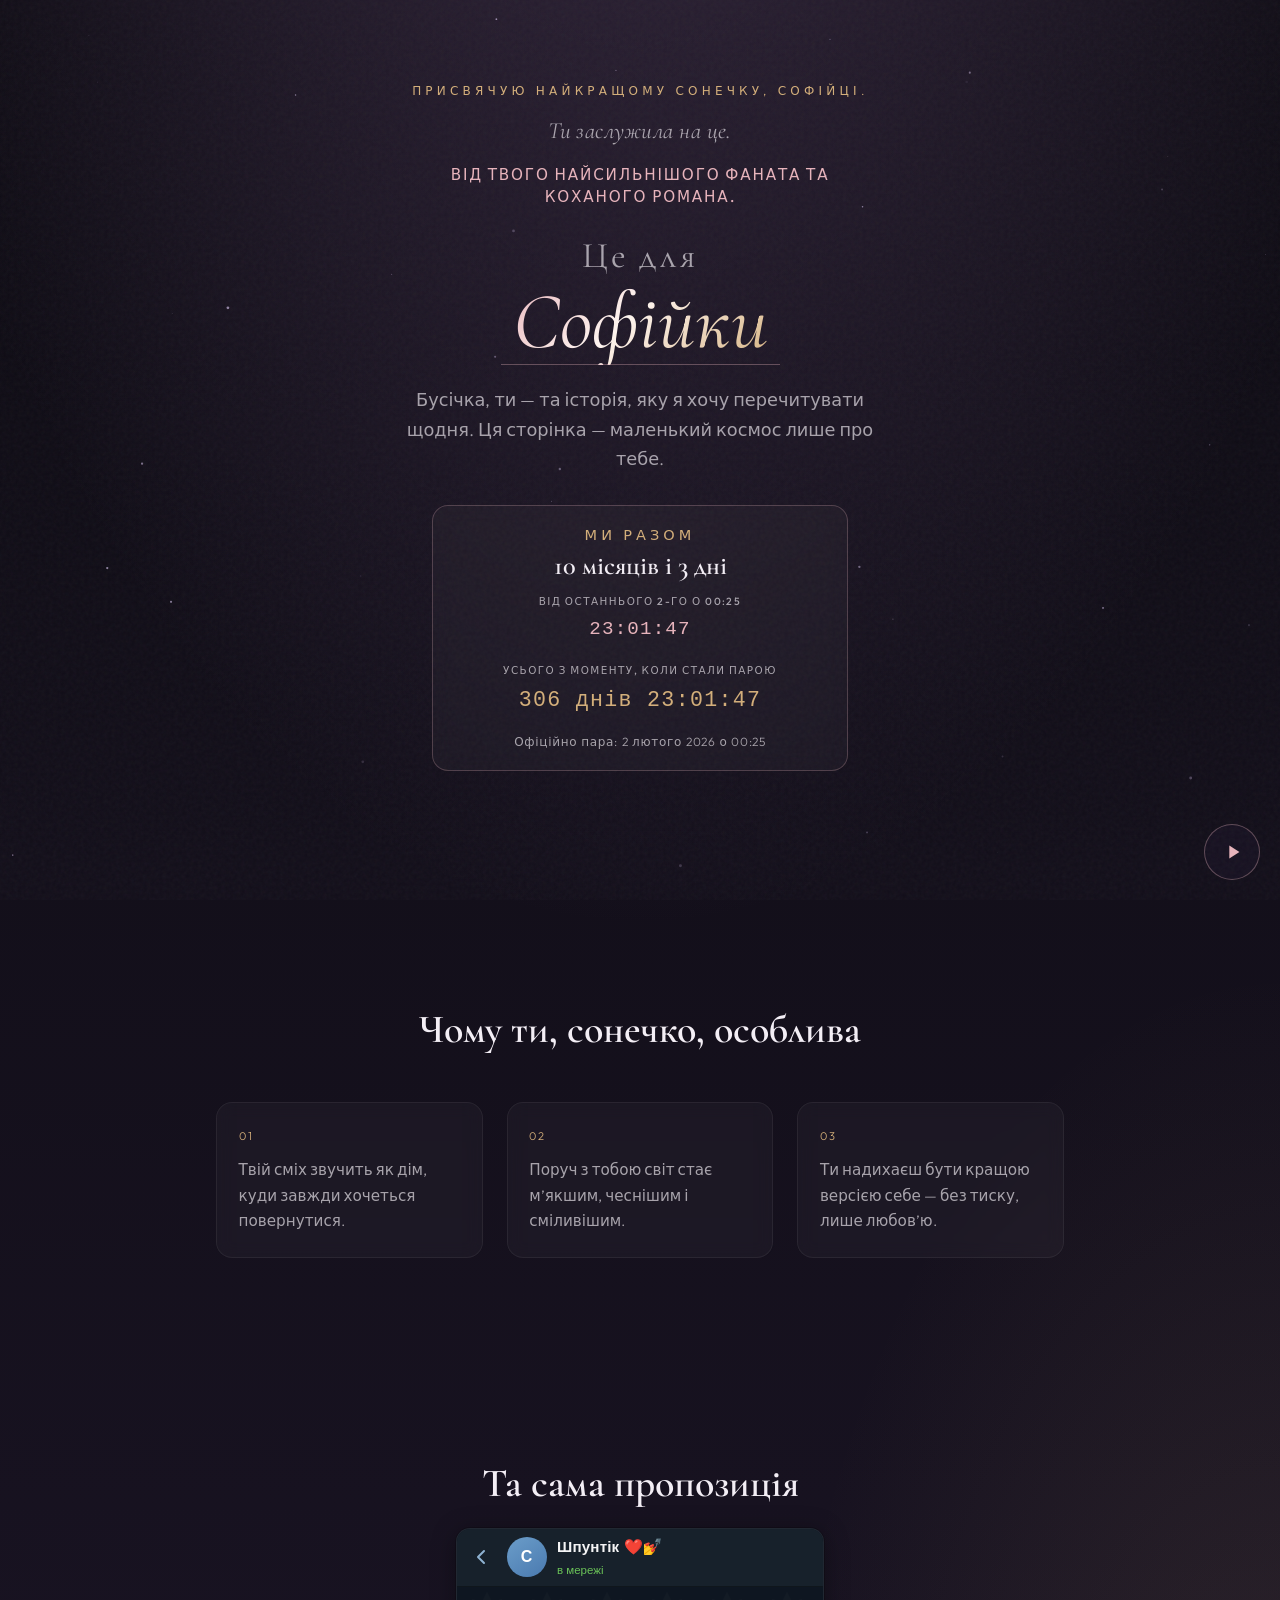
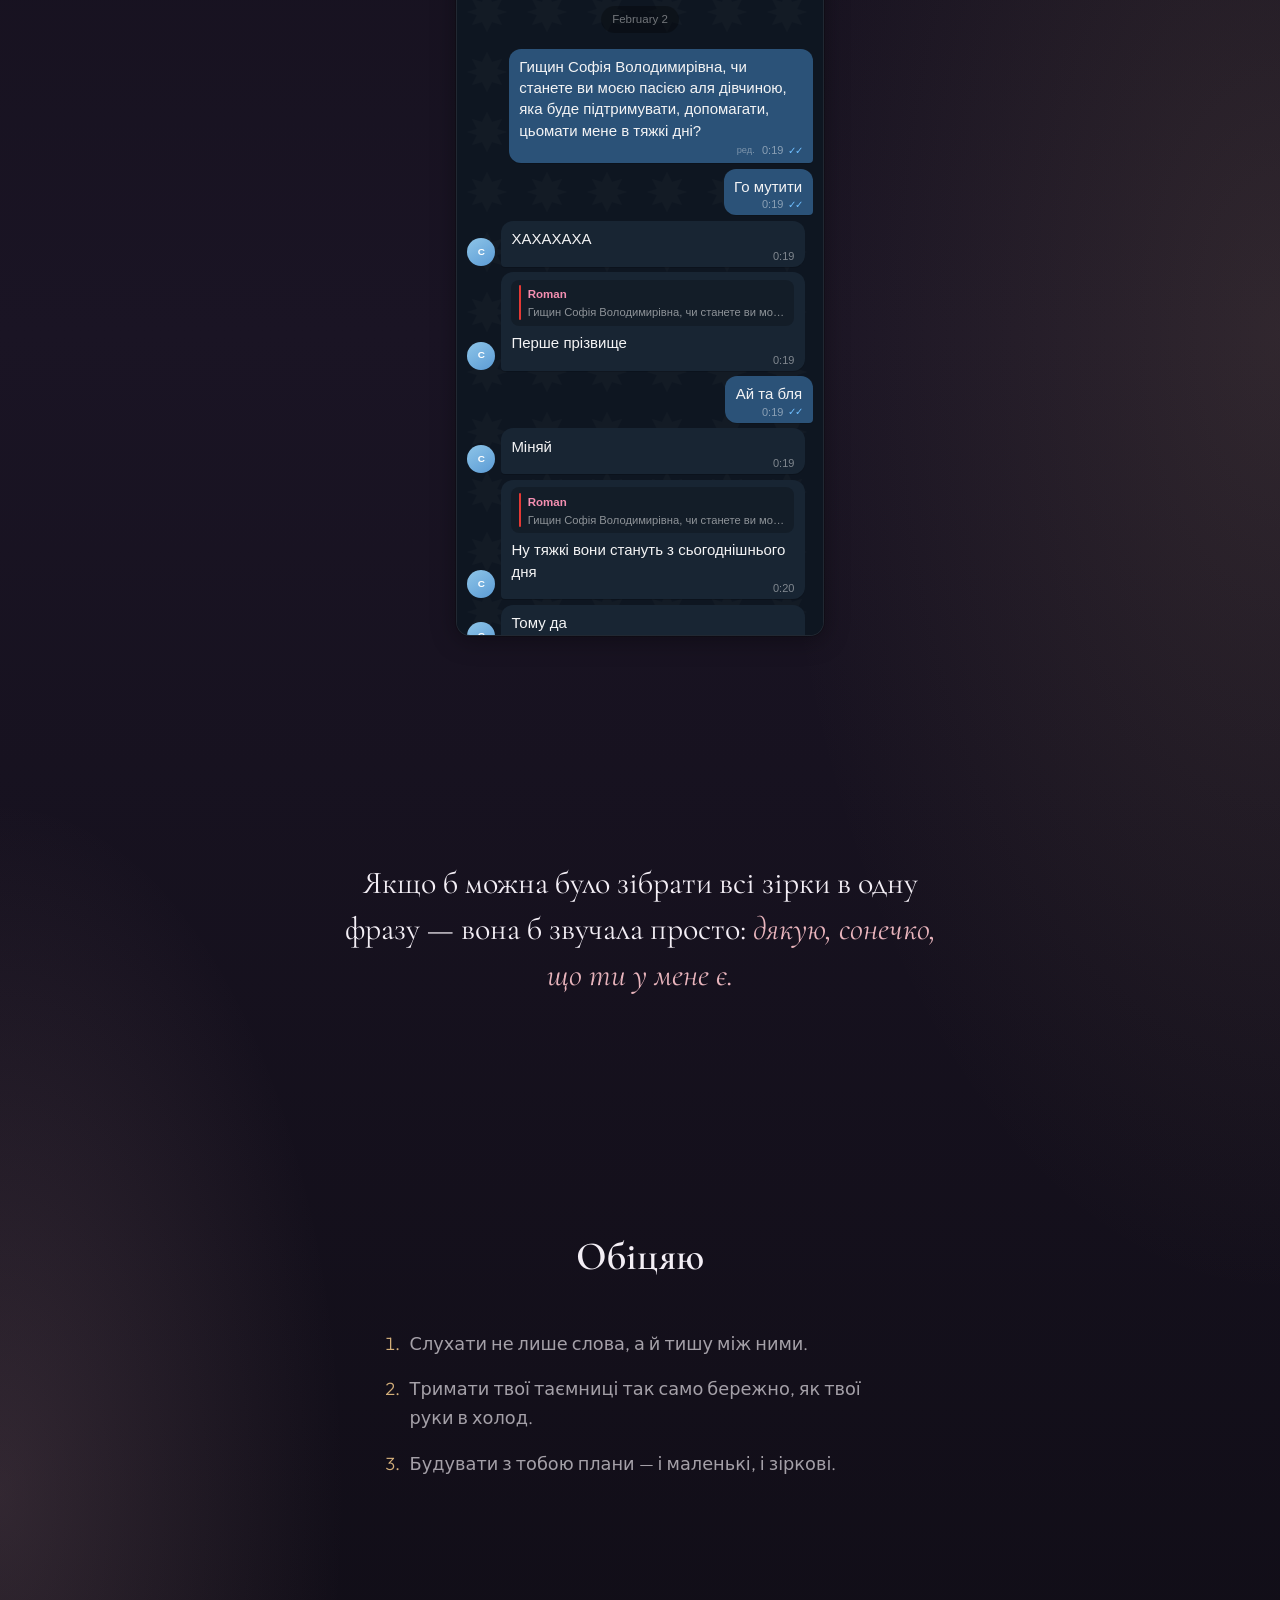
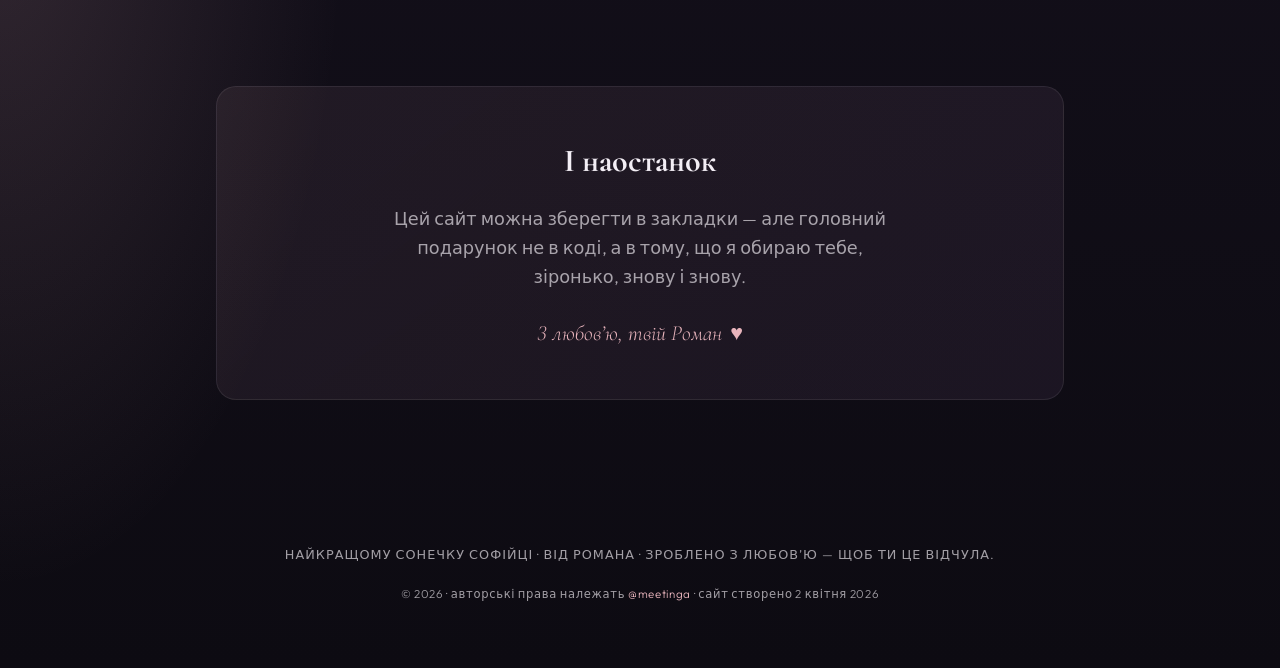
==== commit 1767fe12: "v0.4" ====
--- a/index.html
+++ b/index.html
@@ -1,158 +1,905 @@
-<!DOCTYPE html>
-<html lang="uk">
-  <head>
-    <meta charset="UTF-8" />
-    <meta name="viewport" content="width=device-width, initial-scale=1" />
-    <meta
-      name="description"
-      content="Найкращому сонечку Софійці — від найсильнішого фаната й коханого Романа"
-    />
-    <title>Софійці, сонечко ✦</title>
-    <link rel="preconnect" href="https://fonts.googleapis.com" />
-    <link rel="preconnect" href="https://fonts.gstatic.com" crossorigin />
-    <link
-      href="https://fonts.googleapis.com/css2?family=Cormorant+Garamond:ital,wght@0,400;0,600;1,400&family=Outfit:wght@300;500;600&display=swap"
-      rel="stylesheet"
-    />
-    <link rel="stylesheet" href="style.css" />
-  </head>
-  <body>
-    <div class="grain" aria-hidden="true"></div>
-    <canvas id="stars" aria-hidden="true"></canvas>
-
-    <header class="hero">
-      <p class="hero__eyebrow reveal">Присвячую найкращому сонечку, Софійці.</p>
-      <p class="hero__dedication reveal reveal--delay-1">Ти заслужила на це.</p>
-      <p class="hero__signature reveal reveal--delay-2">
-        Від твого найсильнішого фаната та коханого Романа.
-      </p>
-      <h1 class="hero__title reveal reveal--delay-3">
-        <span class="hero__for">Це для</span>
-        <span class="hero__name" id="herName" contenteditable="true" spellcheck="false"
-          >Софійки</span
-        >
-      </h1>
-      <p class="hero__lead reveal reveal--delay-4">
-        Бусічка, ти — та історія, яку я хочу перечитувати щодня. Ця сторінка — маленький космос лише
-        про тебе.
-      </p>
-      <div class="together-timer reveal reveal--delay-5" id="togetherTimer" aria-label="Скільки ми разом">
-        <p class="together-timer__main" id="togetherMain"></p>
-        <div class="together-timer__timers">
-          <div class="together-timer__timer-block">
-            <p class="together-timer__timer-caption">Від останнього 2-го о 00:25</p>
-            <p class="together-timer__clock" id="togetherClock"></p>
-          </div>
-          <div class="together-timer__timer-block">
-            <p class="together-timer__timer-caption">Усього з моменту, коли стали парою</p>
-            <p class="together-timer__clock together-timer__clock--total" id="togetherTotal"></p>
-          </div>
-        </div>
-        <p class="together-timer__since">Офіційно пара: 2 лютого 2026 о 00:25</p>
-      </div>
-      <button type="button" class="btn-ghost reveal reveal--delay-6" id="complimentBtn">
-        Натисни — комплімент
-      </button>
-      <p class="compliment" id="complimentText" hidden></p>
-    </header>
-
-    <main>
-      <section class="section section--cards" aria-labelledby="reasons-title">
-        <h2 id="reasons-title" class="section__title reveal">Чому ти, сонечко, особлива</h2>
-        <ul class="cards">
-          <li class="card reveal">
-            <span class="card__num">01</span>
-            <p class="card__text">Твій сміх звучить як дім, куди завжди хочеться повернутися.</p>
-          </li>
-          <li class="card reveal">
-            <span class="card__num">02</span>
-            <p class="card__text">Поруч з тобою світ стає м’якшим, чеснішим і сміливішим.</p>
-          </li>
-          <li class="card reveal">
-            <span class="card__num">03</span>
-            <p class="card__text">Ти надихаєш бути кращою версією себе — без тиску, лише любов’ю.</p>
-          </li>
-        </ul>
-      </section>
-
-      <section class="section section--quote" aria-labelledby="quote-title">
-        <div class="quote-block reveal">
-          <h2 id="quote-title" class="visually-hidden">Послання</h2>
-          <blockquote class="quote">
-            <p>
-              Якщо б можна було зібрати всі зірки в одну фразу — вона б звучала просто:
-              <em>дякую, сонечко, що ти у мене є.</em>
-            </p>
-          </blockquote>
-        </div>
-      </section>
-
-      <section class="section section--promises" aria-labelledby="promises-title">
-        <h2 id="promises-title" class="section__title reveal">Обіцяю</h2>
-        <ol class="promises reveal">
-          <li>Слухати не лише слова, а й тишу між ними.</li>
-          <li>Тримати твої таємниці так само бережно, як твої руки в холод.</li>
-          <li>Будувати з тобою плани — і маленькі, і зіркові.</li>
-        </ol>
-      </section>
-
-      <section class="section section--finale" aria-labelledby="finale-title">
-        <div class="finale reveal">
-          <h2 id="finale-title" class="finale__title">І наостанок</h2>
-          <p class="finale__text">
-            Цей сайт можна зберегти в закладки — але головний подарунок не в коді, а в тому, що я
-            обираю тебе, зіронько, знову і знову.
-          </p>
-          <p class="finale__sign">
-            З любов’ю, твій Роман
-            <span class="finale__heart" aria-hidden="true">♥</span>
-          </p>
-        </div>
-      </section>
-    </main>
-
-    <footer class="footer">
-      <p class="footer__dedication">
-        Найкращому сонечку Софійці · від Романа · зроблено з любов’ю — щоб ти це відчула.
-      </p>
-      <p class="footer__rights">
-        © 2026 · авторські права належать
-        <a href="https://t.me/meetinga" rel="noopener noreferrer" target="_blank">@meetinga</a>
-        · сайт створено 2 квітня 2026
-      </p>
-    </footer>
-
-    <div class="music-player">
-      <audio id="musicAudio" src="audio/RomanScorpionKiss.mp3" preload="none" loop playsinline></audio>
-      <button
-        type="button"
-        class="music-player__btn"
-        id="musicToggle"
-        aria-label="Увімкнути музику"
-      >
-        <svg
-          class="music-player__icon music-player__icon--play"
-          width="22"
-          height="22"
-          viewBox="0 0 24 24"
-          fill="currentColor"
-          aria-hidden="true"
-        >
-          <path d="M8 5v14l11-7L8 5z" />
-        </svg>
-        <svg
-          class="music-player__icon music-player__icon--pause"
-          width="22"
-          height="22"
-          viewBox="0 0 24 24"
-          fill="currentColor"
-          aria-hidden="true"
-        >
-          <path d="M6 5h4v14H6V5zm8 0h4v14h-4V5z" />
-        </svg>
-      </button>
-    </div>
-
-    <script src="script.js"></script>
-  </body>
-</html>
+<!DOCTYPE html>
+<html lang="uk">
+  <head>
+    <meta charset="UTF-8" />
+    <meta name="viewport" content="width=device-width, initial-scale=1" />
+    <meta
+      name="description"
+      content="Найкращому сонечку Софійці — від найсильнішого фаната й коханого Романа"
+    />
+    <title>Софійці, сонечко ✦</title>
+    <link rel="preconnect" href="https://fonts.googleapis.com" />
+    <link rel="preconnect" href="https://fonts.gstatic.com" crossorigin />
+    <link
+      href="https://fonts.googleapis.com/css2?family=Cormorant+Garamond:ital,wght@0,400;0,600;1,400&family=Outfit:wght@300;500;600&display=swap"
+      rel="stylesheet"
+    />
+    <link rel="stylesheet" href="style.css" />
+  </head>
+  <body>
+    <div class="grain" aria-hidden="true"></div>
+    <canvas id="stars" aria-hidden="true"></canvas>
+
+    <header class="hero">
+      <p class="hero__eyebrow reveal">Присвячую найкращому сонечку, Софійці.</p>
+      <p class="hero__dedication reveal reveal--delay-1">Ти заслужила на це.</p>
+      <p class="hero__signature reveal reveal--delay-2">
+        Від твого найсильнішого фаната та коханого Романа.
+      </p>
+      <h1 class="hero__title reveal reveal--delay-3">
+        <span class="hero__for">Це для</span>
+        <span class="hero__name" id="herName" contenteditable="true" spellcheck="false"
+          >Софійки</span
+        >
+      </h1>
+      <p class="hero__lead reveal reveal--delay-4">
+        Бусічка, ти — та історія, яку я хочу перечитувати щодня. Ця сторінка — маленький космос лише
+        про тебе.
+      </p>
+      <div class="together-timer reveal reveal--delay-5" id="togetherTimer" aria-label="Скільки ми разом">
+        <p class="together-timer__main" id="togetherMain"></p>
+        <div class="together-timer__timers">
+          <div class="together-timer__timer-block">
+            <p class="together-timer__timer-caption">Від останнього 2-го о 00:25</p>
+            <p class="together-timer__clock" id="togetherClock"></p>
+          </div>
+          <div class="together-timer__timer-block">
+            <p class="together-timer__timer-caption">Усього з моменту, коли стали парою</p>
+            <p class="together-timer__clock together-timer__clock--total" id="togetherTotal"></p>
+          </div>
+        </div>
+        <p class="together-timer__since">Офіційно пара: 2 лютого 2026 о 00:25</p>
+      </div>
+      <button type="button" class="btn-ghost reveal reveal--delay-6" id="complimentBtn">
+        Натисни — комплімент
+      </button>
+      <p class="compliment" id="complimentText" hidden></p>
+    </header>
+
+    <main>
+      <section class="section section--cards" aria-labelledby="reasons-title">
+        <h2 id="reasons-title" class="section__title reveal">Чому ти, сонечко, особлива</h2>
+        <ul class="cards">
+          <li class="card reveal">
+            <span class="card__num">01</span>
+            <p class="card__text">Твій сміх звучить як дім, куди завжди хочеться повернутися.</p>
+          </li>
+          <li class="card reveal">
+            <span class="card__num">02</span>
+            <p class="card__text">Поруч з тобою світ стає м’якшим, чеснішим і сміливішим.</p>
+          </li>
+          <li class="card reveal">
+            <span class="card__num">03</span>
+            <p class="card__text">Ти надихаєш бути кращою версією себе — без тиску, лише любов’ю.</p>
+          </li>
+        </ul>
+      </section>
+
+      <section class="section section--telegram" aria-labelledby="chat-origin-title">
+        <h2 id="chat-origin-title" class="section__title reveal">Та сама пропозиція</h2>
+
+        <div class="tg-chat reveal" data-tg-chat>
+          <header class="tg-chat__header">
+            <span class="tg-chat__back" aria-hidden="true">
+              <svg width="24" height="24" viewBox="0 0 24 24" fill="none" stroke="currentColor">
+                <path
+                  stroke-linecap="round"
+                  stroke-linejoin="round"
+                  stroke-width="2"
+                  d="M15 18l-6-6 6-6"
+                />
+              </svg>
+            </span>
+            <div class="tg-chat__peer">
+              <div class="tg-chat__avatar" aria-hidden="true">С</div>
+              <div class="tg-chat__peer-text">
+                <span class="tg-chat__name tg-chat__name--long">Шпунтік ❤️💅</span>
+                <span class="tg-chat__status">в мережі</span>
+              </div>
+            </div>
+          </header>
+
+          <div class="tg-chat__body">
+            <div class="tg-date"><span>February 2</span></div>
+            <div class="tg-messages">
+              <div class="tg-msg tg-msg--out" style="--tg-delay: 0s">
+                <div class="tg-msg__bubble">
+                  <p class="tg-msg__text">
+                    Гищин Софія Володимирівна, чи станете ви моєю пасією аля дівчиною, яка буде
+                    підтримувати, допомагати, цьомати мене в тяжкі дні?
+                  </p>
+                  <div class="tg-msg__meta">
+                    <span class="tg-msg__edited">ред.</span>
+                    <time class="tg-msg__time" datetime="2026-02-02T00:19:38+02:00">0:19</time>
+                    <span class="tg-msg__checks" aria-hidden="true">✓✓</span>
+                  </div>
+                </div>
+              </div>
+
+              <div class="tg-msg tg-msg--out" style="--tg-delay: 0.018s">
+                <div class="tg-msg__bubble">
+                  <p class="tg-msg__text">Го мутити</p>
+                  <div class="tg-msg__meta">
+                    <time class="tg-msg__time" datetime="2026-02-02T00:19:40+02:00">0:19</time>
+                    <span class="tg-msg__checks" aria-hidden="true">✓✓</span>
+                  </div>
+                </div>
+              </div>
+
+              <div class="tg-msg tg-msg--in" style="--tg-delay: 0.036s">
+                <span class="tg-msg__side-av" aria-hidden="true">С</span>
+                <div class="tg-msg__stack">
+                  <div class="tg-msg__bubble">
+                    <p class="tg-msg__text">ХАХАХАХА</p>
+                    <div class="tg-msg__meta tg-msg__meta--in">
+                      <time class="tg-msg__time" datetime="2026-02-02T00:19:47+02:00">0:19</time>
+                    </div>
+                  </div>
+                </div>
+              </div>
+
+              <div class="tg-msg tg-msg--in" style="--tg-delay: 0.054s">
+                <span class="tg-msg__side-av" aria-hidden="true">С</span>
+                <div class="tg-msg__stack">
+                  <div class="tg-msg__bubble">
+                    <div class="tg-reply">
+                      <span class="tg-reply__bar" aria-hidden="true"></span>
+                      <div class="tg-reply__body">
+                        <span class="tg-reply__name">Roman</span>
+                        <span class="tg-reply__snippet"
+                          >Гищин Софія Володимирівна, чи станете ви моєю пасією аля дівчиною,…</span
+                        >
+                      </div>
+                    </div>
+                    <p class="tg-msg__text">Перше прізвище</p>
+                    <div class="tg-msg__meta tg-msg__meta--in">
+                      <time class="tg-msg__time" datetime="2026-02-02T00:19:52+02:00">0:19</time>
+                    </div>
+                  </div>
+                </div>
+              </div>
+
+              <div class="tg-msg tg-msg--out" style="--tg-delay: 0.072s">
+                <div class="tg-msg__bubble">
+                  <p class="tg-msg__text">Ай та бля</p>
+                  <div class="tg-msg__meta">
+                    <time class="tg-msg__time" datetime="2026-02-02T00:19:58+02:00">0:19</time>
+                    <span class="tg-msg__checks" aria-hidden="true">✓✓</span>
+                  </div>
+                </div>
+              </div>
+
+              <div class="tg-msg tg-msg--in" style="--tg-delay: 0.09s">
+                <span class="tg-msg__side-av" aria-hidden="true">С</span>
+                <div class="tg-msg__stack">
+                  <div class="tg-msg__bubble">
+                    <p class="tg-msg__text">Міняй</p>
+                    <div class="tg-msg__meta tg-msg__meta--in">
+                      <time class="tg-msg__time" datetime="2026-02-02T00:19:58+02:00">0:19</time>
+                    </div>
+                  </div>
+                </div>
+              </div>
+
+              <div class="tg-msg tg-msg--in" style="--tg-delay: 0.108s">
+                <span class="tg-msg__side-av" aria-hidden="true">С</span>
+                <div class="tg-msg__stack">
+                  <div class="tg-msg__bubble">
+                    <div class="tg-reply">
+                      <span class="tg-reply__bar" aria-hidden="true"></span>
+                      <div class="tg-reply__body">
+                        <span class="tg-reply__name">Roman</span>
+                        <span class="tg-reply__snippet"
+                          >Гищин Софія Володимирівна, чи станете ви моєю пасією аля дівчиною,…</span
+                        >
+                      </div>
+                    </div>
+                    <p class="tg-msg__text">Ну тяжкі вони стануть з сьогоднішнього дня</p>
+                    <div class="tg-msg__meta tg-msg__meta--in">
+                      <time class="tg-msg__time" datetime="2026-02-02T00:20:24+02:00">0:20</time>
+                    </div>
+                  </div>
+                </div>
+              </div>
+
+              <div class="tg-msg tg-msg--in" style="--tg-delay: 0.126s">
+                <span class="tg-msg__side-av" aria-hidden="true">С</span>
+                <div class="tg-msg__stack">
+                  <div class="tg-msg__bubble">
+                    <p class="tg-msg__text">Тому да</p>
+                    <div class="tg-msg__meta tg-msg__meta--in">
+                      <time class="tg-msg__time" datetime="2026-02-02T00:20:27+02:00">0:20</time>
+                    </div>
+                  </div>
+                </div>
+              </div>
+
+              <div class="tg-msg tg-msg--out" style="--tg-delay: 0.144s">
+                <div class="tg-msg__bubble">
+                  <div class="tg-reply">
+                    <span class="tg-reply__bar" aria-hidden="true"></span>
+                    <div class="tg-reply__body">
+                      <span class="tg-reply__name tg-reply__name--peer">Шпунтік ❤️💅</span>
+                      <span class="tg-reply__snippet">Тому да</span>
+                    </div>
+                  </div>
+                  <p class="tg-msg__text">Пізда</p>
+                  <div class="tg-msg__meta">
+                    <time class="tg-msg__time" datetime="2026-02-02T00:20:33+02:00">0:20</time>
+                    <span class="tg-msg__checks" aria-hidden="true">✓✓</span>
+                  </div>
+                </div>
+              </div>
+
+              <div class="tg-msg tg-msg--in" style="--tg-delay: 0.162s">
+                <span class="tg-msg__side-av" aria-hidden="true">С</span>
+                <div class="tg-msg__stack">
+                  <div class="tg-msg__bubble">
+                    <div class="tg-reply">
+                      <span class="tg-reply__bar" aria-hidden="true"></span>
+                      <div class="tg-reply__body">
+                        <span class="tg-reply__name">Roman</span>
+                        <span class="tg-reply__snippet">Го мутити</span>
+                      </div>
+                    </div>
+                    <p class="tg-msg__text">Я подумаю</p>
+                    <div class="tg-msg__meta tg-msg__meta--in">
+                      <time class="tg-msg__time" datetime="2026-02-02T00:20:33+02:00">0:20</time>
+                    </div>
+                  </div>
+                </div>
+              </div>
+
+              <div class="tg-msg tg-msg--in" style="--tg-delay: 0.18s">
+                <span class="tg-msg__side-av" aria-hidden="true">С</span>
+                <div class="tg-msg__stack">
+                  <div class="tg-msg__bubble">
+                    <p class="tg-msg__text">ПХХАХАХАХАХА</p>
+                    <div class="tg-msg__meta tg-msg__meta--in">
+                      <time class="tg-msg__time" datetime="2026-02-02T00:20:35+02:00">0:20</time>
+                    </div>
+                  </div>
+                </div>
+              </div>
+
+              <div class="tg-msg tg-msg--out" style="--tg-delay: 0.198s">
+                <div class="tg-msg__bubble">
+                  <div class="tg-reply">
+                    <span class="tg-reply__bar" aria-hidden="true"></span>
+                    <div class="tg-reply__body">
+                      <span class="tg-reply__name tg-reply__name--peer">Шпунтік ❤️💅</span>
+                      <span class="tg-reply__snippet">Я подумаю</span>
+                    </div>
+                  </div>
+                  <p class="tg-msg__text">Ді нахуц</p>
+                  <div class="tg-msg__meta">
+                    <time class="tg-msg__time" datetime="2026-02-02T00:20:40+02:00">0:20</time>
+                    <span class="tg-msg__checks" aria-hidden="true">✓✓</span>
+                  </div>
+                </div>
+              </div>
+
+              <div class="tg-msg tg-msg--in" style="--tg-delay: 0.216s">
+                <span class="tg-msg__side-av" aria-hidden="true">С</span>
+                <div class="tg-msg__stack">
+                  <div class="tg-msg__bubble">
+                    <div class="tg-reply">
+                      <span class="tg-reply__bar" aria-hidden="true"></span>
+                      <div class="tg-reply__body">
+                        <span class="tg-reply__name">Roman</span>
+                        <span class="tg-reply__snippet">Ді нахуц</span>
+                      </div>
+                    </div>
+                    <p class="tg-msg__text">Ти не пускаєш</p>
+                    <div class="tg-msg__meta tg-msg__meta--in">
+                      <time class="tg-msg__time" datetime="2026-02-02T00:20:49+02:00">0:20</time>
+                    </div>
+                  </div>
+                </div>
+              </div>
+
+              <div class="tg-msg tg-msg--out" style="--tg-delay: 0.234s">
+                <div class="tg-msg__bubble">
+                  <div class="tg-reply">
+                    <span class="tg-reply__bar" aria-hidden="true"></span>
+                    <div class="tg-reply__body">
+                      <span class="tg-reply__name tg-reply__name--peer">Шпунтік ❤️💅</span>
+                      <span class="tg-reply__snippet">Ти не пускаєш</span>
+                    </div>
+                  </div>
+                  <p class="tg-msg__text">Я целка</p>
+                  <div class="tg-msg__meta">
+                    <time class="tg-msg__time" datetime="2026-02-02T00:20:54+02:00">0:20</time>
+                    <span class="tg-msg__checks" aria-hidden="true">✓✓</span>
+                  </div>
+                </div>
+              </div>
+
+              <div class="tg-msg tg-msg--in" style="--tg-delay: 0.252s">
+                <span class="tg-msg__side-av" aria-hidden="true">С</span>
+                <div class="tg-msg__stack">
+                  <div class="tg-msg__bubble">
+                    <div class="tg-reply">
+                      <span class="tg-reply__bar" aria-hidden="true"></span>
+                      <div class="tg-reply__body">
+                        <span class="tg-reply__name">Roman</span>
+                        <span class="tg-reply__snippet">Я целка</span>
+                      </div>
+                    </div>
+                    <p class="tg-msg__text">Ти???</p>
+                    <div class="tg-msg__meta tg-msg__meta--in">
+                      <time class="tg-msg__time" datetime="2026-02-02T00:21:00+02:00">0:21</time>
+                    </div>
+                  </div>
+                </div>
+              </div>
+
+              <div class="tg-msg tg-msg--in" style="--tg-delay: 0.27s">
+                <span class="tg-msg__side-av" aria-hidden="true">С</span>
+                <div class="tg-msg__stack">
+                  <div class="tg-msg__bubble">
+                    <p class="tg-msg__text">Не сміши мене</p>
+                    <div class="tg-msg__meta tg-msg__meta--in">
+                      <time class="tg-msg__time" datetime="2026-02-02T00:21:03+02:00">0:21</time>
+                    </div>
+                  </div>
+                </div>
+              </div>
+
+              <div class="tg-msg tg-msg--out" style="--tg-delay: 0.288s">
+                <div class="tg-msg__bubble">
+                  <div class="tg-reply">
+                    <span class="tg-reply__bar" aria-hidden="true"></span>
+                    <div class="tg-reply__body">
+                      <span class="tg-reply__name tg-reply__name--peer">Шпунтік ❤️💅</span>
+                      <span class="tg-reply__snippet">Ти???</span>
+                    </div>
+                  </div>
+                  <p class="tg-msg__text">Яяя</p>
+                  <div class="tg-msg__meta">
+                    <time class="tg-msg__time" datetime="2026-02-02T00:21:20+02:00">0:21</time>
+                    <span class="tg-msg__checks" aria-hidden="true">✓✓</span>
+                  </div>
+                </div>
+              </div>
+
+              <div class="tg-msg tg-msg--out" style="--tg-delay: 0.306s">
+                <div class="tg-msg__bubble">
+                  <p class="tg-msg__text">Ти мене ше не єбала</p>
+                  <div class="tg-msg__meta">
+                    <time class="tg-msg__time" datetime="2026-02-02T00:21:27+02:00">0:21</time>
+                    <span class="tg-msg__checks" aria-hidden="true">✓✓</span>
+                  </div>
+                </div>
+              </div>
+
+              <div class="tg-msg tg-msg--out" style="--tg-delay: 0.324s">
+                <div class="tg-msg__bubble">
+                  <p class="tg-msg__text">Тому цнлка</p>
+                  <div class="tg-msg__meta">
+                    <time class="tg-msg__time" datetime="2026-02-02T00:21:31+02:00">0:21</time>
+                    <span class="tg-msg__checks" aria-hidden="true">✓✓</span>
+                  </div>
+                </div>
+              </div>
+
+              <div class="tg-msg tg-msg--in" style="--tg-delay: 0.342s">
+                <span class="tg-msg__side-av" aria-hidden="true">С</span>
+                <div class="tg-msg__stack">
+                  <div class="tg-msg__bubble">
+                    <p class="tg-msg__text">Зато інші єбали</p>
+                    <div class="tg-msg__meta tg-msg__meta--in">
+                      <time class="tg-msg__time" datetime="2026-02-02T00:21:34+02:00">0:21</time>
+                    </div>
+                  </div>
+                </div>
+              </div>
+
+              <div class="tg-msg tg-msg--out" style="--tg-delay: 0.36s">
+                <div class="tg-msg__bubble">
+                  <p class="tg-msg__text">Біч</p>
+                  <div class="tg-msg__meta">
+                    <time class="tg-msg__time" datetime="2026-02-02T00:21:43+02:00">0:21</time>
+                    <span class="tg-msg__checks" aria-hidden="true">✓✓</span>
+                  </div>
+                </div>
+              </div>
+
+              <div class="tg-msg tg-msg--out" style="--tg-delay: 0.378s">
+                <div class="tg-msg__bubble">
+                  <p class="tg-msg__text">Завтра до церкви</p>
+                  <div class="tg-msg__meta">
+                    <time class="tg-msg__time" datetime="2026-02-02T00:24:07+02:00">0:24</time>
+                    <span class="tg-msg__checks" aria-hidden="true">✓✓</span>
+                  </div>
+                </div>
+              </div>
+
+              <div class="tg-msg tg-msg--out" style="--tg-delay: 0.396s">
+                <div class="tg-msg__bubble">
+                  <p class="tg-msg__text">
+                    Буду сповідатись і жалітись що мене малолєтка совратіла
+                  </p>
+                  <div class="tg-msg__meta">
+                    <time class="tg-msg__time" datetime="2026-02-02T00:24:23+02:00">0:24</time>
+                    <span class="tg-msg__checks" aria-hidden="true">✓✓</span>
+                  </div>
+                </div>
+              </div>
+
+              <div class="tg-msg tg-msg--in" style="--tg-delay: 0.414s">
+                <span class="tg-msg__side-av" aria-hidden="true">С</span>
+                <div class="tg-msg__stack">
+                  <div class="tg-msg__bubble">
+                    <div class="tg-reply">
+                      <span class="tg-reply__bar" aria-hidden="true"></span>
+                      <div class="tg-reply__body">
+                        <span class="tg-reply__name">Roman</span>
+                        <span class="tg-reply__snippet"
+                          >Буду сповідатись і жалітись що мене малолєтка совратіла</span
+                        >
+                      </div>
+                    </div>
+                    <p class="tg-msg__text">ХАХАХАХАХАХА</p>
+                    <div class="tg-msg__meta tg-msg__meta--in">
+                      <time class="tg-msg__time" datetime="2026-02-02T00:24:27+02:00">0:24</time>
+                    </div>
+                  </div>
+                </div>
+              </div>
+
+              <div class="tg-msg tg-msg--in" style="--tg-delay: 0.432s">
+                <span class="tg-msg__side-av" aria-hidden="true">С</span>
+                <div class="tg-msg__stack">
+                  <div class="tg-msg__bubble">
+                    <p class="tg-msg__text">Дура</p>
+                    <div class="tg-msg__meta tg-msg__meta--in">
+                      <time class="tg-msg__time" datetime="2026-02-02T00:24:48+02:00">0:24</time>
+                    </div>
+                  </div>
+                </div>
+              </div>
+
+              <div class="tg-msg tg-msg--in" style="--tg-delay: 0.45s">
+                <span class="tg-msg__side-av" aria-hidden="true">С</span>
+                <div class="tg-msg__stack">
+                  <div class="tg-msg__bubble">
+                    <p class="tg-msg__text">То всьо ти</p>
+                    <div class="tg-msg__meta tg-msg__meta--in">
+                      <time class="tg-msg__time" datetime="2026-02-02T00:24:59+02:00">0:24</time>
+                    </div>
+                  </div>
+                </div>
+              </div>
+
+              <div class="tg-msg tg-msg--in" style="--tg-delay: 0.468s">
+                <span class="tg-msg__side-av" aria-hidden="true">С</span>
+                <div class="tg-msg__stack">
+                  <div class="tg-msg__bubble">
+                    <p class="tg-msg__text">Бебебе</p>
+                    <div class="tg-msg__meta tg-msg__meta--in">
+                      <time class="tg-msg__time" datetime="2026-02-02T00:25:02+02:00">0:25</time>
+                    </div>
+                  </div>
+                </div>
+              </div>
+
+              <div class="tg-msg tg-msg--out" style="--tg-delay: 0.486s">
+                <div class="tg-msg__bubble">
+                  <p class="tg-msg__text">Я тут ніпрічом</p>
+                  <div class="tg-msg__meta">
+                    <time class="tg-msg__time" datetime="2026-02-02T00:25:14+02:00">0:25</time>
+                    <span class="tg-msg__checks" aria-hidden="true">✓✓</span>
+                  </div>
+                </div>
+              </div>
+
+              <div class="tg-msg tg-msg--out" style="--tg-delay: 0.504s">
+                <div class="tg-msg__bubble">
+                  <div class="tg-reply">
+                    <span class="tg-reply__bar" aria-hidden="true"></span>
+                    <div class="tg-reply__body">
+                      <span class="tg-reply__name tg-reply__name--peer">Шпунтік ❤️💅</span>
+                      <span class="tg-reply__snippet">Я подумаю</span>
+                    </div>
+                  </div>
+                  <p class="tg-msg__text">Гдє отвєт</p>
+                  <div class="tg-msg__meta">
+                    <time class="tg-msg__time" datetime="2026-02-02T00:25:26+02:00">0:25</time>
+                    <span class="tg-msg__checks" aria-hidden="true">✓✓</span>
+                  </div>
+                </div>
+              </div>
+
+              <div class="tg-msg tg-msg--out" style="--tg-delay: 0.522s">
+                <div class="tg-msg__bubble">
+                  <p class="tg-msg__text">Дура</p>
+                  <div class="tg-msg__meta">
+                    <time class="tg-msg__time" datetime="2026-02-02T00:25:29+02:00">0:25</time>
+                    <span class="tg-msg__checks" aria-hidden="true">✓✓</span>
+                  </div>
+                </div>
+              </div>
+
+              <div class="tg-msg tg-msg--in" style="--tg-delay: 0.54s">
+                <span class="tg-msg__side-av" aria-hidden="true">С</span>
+                <div class="tg-msg__stack">
+                  <div class="tg-msg__bubble">
+                    <div class="tg-reply">
+                      <span class="tg-reply__bar" aria-hidden="true"></span>
+                      <div class="tg-reply__body">
+                        <span class="tg-reply__name">Roman</span>
+                        <span class="tg-reply__snippet">Дура</span>
+                      </div>
+                    </div>
+                    <p class="tg-msg__text">Сам дурак</p>
+                    <div class="tg-msg__meta tg-msg__meta--in">
+                      <time class="tg-msg__time" datetime="2026-02-02T00:25:34+02:00">0:25</time>
+                    </div>
+                  </div>
+                </div>
+              </div>
+
+              <div class="tg-msg tg-msg--out" style="--tg-delay: 0.558s">
+                <div class="tg-msg__bubble">
+                  <p class="tg-msg__text">Часікі тікают</p>
+                  <div class="tg-msg__meta">
+                    <time class="tg-msg__time" datetime="2026-02-02T00:25:35+02:00">0:25</time>
+                    <span class="tg-msg__checks" aria-hidden="true">✓✓</span>
+                  </div>
+                </div>
+              </div>
+
+              <div class="tg-msg tg-msg--in" style="--tg-delay: 0.576s">
+                <span class="tg-msg__side-av" aria-hidden="true">С</span>
+                <div class="tg-msg__stack">
+                  <div class="tg-msg__bubble">
+                    <div class="tg-reply">
+                      <span class="tg-reply__bar" aria-hidden="true"></span>
+                      <div class="tg-reply__body">
+                        <span class="tg-reply__name">Roman</span>
+                        <span class="tg-reply__snippet">Го мутити</span>
+                      </div>
+                    </div>
+                    <p class="tg-msg__text">Нє</p>
+                    <div class="tg-msg__meta tg-msg__meta--in">
+                      <time class="tg-msg__time" datetime="2026-02-02T00:25:45+02:00">0:25</time>
+                    </div>
+                  </div>
+                </div>
+              </div>
+
+              <div class="tg-msg tg-msg--out" style="--tg-delay: 0.594s">
+                <div class="tg-msg__bubble">
+                  <p class="tg-msg__text">Будеш моєю дівчиною?</p>
+                  <div class="tg-msg__meta">
+                    <time class="tg-msg__time" datetime="2026-02-02T00:25:47+02:00">0:25</time>
+                    <span class="tg-msg__checks" aria-hidden="true">✓✓</span>
+                  </div>
+                </div>
+              </div>
+
+              <div class="tg-msg tg-msg--in" style="--tg-delay: 0.612s">
+                <span class="tg-msg__side-av" aria-hidden="true">С</span>
+                <div class="tg-msg__stack">
+                  <div class="tg-msg__bubble">
+                    <div class="tg-reply">
+                      <span class="tg-reply__bar" aria-hidden="true"></span>
+                      <div class="tg-reply__body">
+                        <span class="tg-reply__name">Roman</span>
+                        <span class="tg-reply__snippet">Будеш моєю дівчиною?</span>
+                      </div>
+                    </div>
+                    <p class="tg-msg__text">О</p>
+                    <div class="tg-msg__meta tg-msg__meta--in">
+                      <time class="tg-msg__time" datetime="2026-02-02T00:25:51+02:00">0:25</time>
+                    </div>
+                  </div>
+                </div>
+              </div>
+
+              <div class="tg-msg tg-msg--in" style="--tg-delay: 0.63s">
+                <span class="tg-msg__side-av" aria-hidden="true">С</span>
+                <div class="tg-msg__stack">
+                  <div class="tg-msg__bubble">
+                    <p class="tg-msg__text">Буду</p>
+                    <div class="tg-msg__meta tg-msg__meta--in">
+                      <time class="tg-msg__time" datetime="2026-02-02T00:25:52+02:00">0:25</time>
+                    </div>
+                  </div>
+                </div>
+              </div>
+
+              <div class="tg-msg tg-msg--out" style="--tg-delay: 0.648s">
+                <div class="tg-msg__bubble">
+                  <p class="tg-msg__text">Прєкрасна</p>
+                  <div class="tg-msg__meta">
+                    <time class="tg-msg__time" datetime="2026-02-02T00:26:02+02:00">0:26</time>
+                    <span class="tg-msg__checks" aria-hidden="true">✓✓</span>
+                  </div>
+                </div>
+              </div>
+
+              <div class="tg-msg tg-msg--out" style="--tg-delay: 0.666s">
+                <div class="tg-msg__bubble">
+                  <p class="tg-msg__text">Пропозиція моя де</p>
+                  <div class="tg-msg__meta">
+                    <time class="tg-msg__time" datetime="2026-02-02T00:38:00+02:00">0:38</time>
+                    <span class="tg-msg__checks" aria-hidden="true">✓✓</span>
+                  </div>
+                </div>
+              </div>
+
+              <div class="tg-msg tg-msg--out" style="--tg-delay: 0.684s">
+                <div class="tg-msg__bubble">
+                  <p class="tg-msg__text">Альо</p>
+                  <div class="tg-msg__meta">
+                    <time class="tg-msg__time" datetime="2026-02-02T00:38:02+02:00">0:38</time>
+                    <span class="tg-msg__checks" aria-hidden="true">✓✓</span>
+                  </div>
+                </div>
+              </div>
+
+              <div class="tg-msg tg-msg--in" style="--tg-delay: 0.702s">
+                <span class="tg-msg__side-av" aria-hidden="true">С</span>
+                <div class="tg-msg__stack">
+                  <div class="tg-msg__bubble">
+                    <div class="tg-reply">
+                      <span class="tg-reply__bar" aria-hidden="true"></span>
+                      <div class="tg-reply__body">
+                        <span class="tg-reply__name">Roman</span>
+                        <span class="tg-reply__snippet">Пропозиція моя де</span>
+                      </div>
+                    </div>
+                    <p class="tg-msg__text">Неє</p>
+                    <div class="tg-msg__meta tg-msg__meta--in">
+                      <time class="tg-msg__time" datetime="2026-02-02T00:38:14+02:00">0:38</time>
+                    </div>
+                  </div>
+                </div>
+              </div>
+
+              <div class="tg-msg tg-msg--out" style="--tg-delay: 0.738s">
+                <div class="tg-msg__bubble">
+                  <div class="tg-reply">
+                    <span class="tg-reply__bar" aria-hidden="true"></span>
+                    <div class="tg-reply__body">
+                      <span class="tg-reply__name tg-reply__name--peer">Шпунтік ❤️💅</span>
+                      <span class="tg-reply__snippet">Неє</span>
+                    </div>
+                  </div>
+                  <p class="tg-msg__text">Я чекаю</p>
+                  <div class="tg-msg__meta">
+                    <time class="tg-msg__time" datetime="2026-02-02T00:38:41+02:00">0:38</time>
+                    <span class="tg-msg__checks" aria-hidden="true">✓✓</span>
+                  </div>
+                </div>
+              </div>
+
+              <div class="tg-msg tg-msg--out" style="--tg-delay: 0.756s">
+                <div class="tg-msg__bubble">
+                  <p class="tg-msg__text">Часікі тікают</p>
+                  <div class="tg-msg__meta">
+                    <time class="tg-msg__time" datetime="2026-02-02T00:38:44+02:00">0:38</time>
+                    <span class="tg-msg__checks" aria-hidden="true">✓✓</span>
+                  </div>
+                </div>
+              </div>
+
+              <div class="tg-msg tg-msg--in" style="--tg-delay: 0.774s">
+                <span class="tg-msg__side-av" aria-hidden="true">С</span>
+                <div class="tg-msg__stack">
+                  <div class="tg-msg__bubble">
+                    <p class="tg-msg__text">О боже</p>
+                    <div class="tg-msg__meta tg-msg__meta--in">
+                      <time class="tg-msg__time" datetime="2026-02-02T00:38:46+02:00">0:38</time>
+                    </div>
+                  </div>
+                </div>
+              </div>
+
+              <div class="tg-msg tg-msg--in" style="--tg-delay: 0.792s">
+                <span class="tg-msg__side-av" aria-hidden="true">С</span>
+                <div class="tg-msg__stack">
+                  <div class="tg-msg__bubble">
+                    <p class="tg-msg__text">
+                      Дорогий Ілюшин Роман Вікторович,чи будете ви слухати всі мої істерики,ниття,зайоби,нєжності
+                      і все в тому роді до того часу поки ми не заєбем один одного?
+                    </p>
+                    <div class="tg-msg__meta tg-msg__meta--in">
+                      <time class="tg-msg__time" datetime="2026-02-02T00:39:44+02:00">0:39</time>
+                    </div>
+                  </div>
+                </div>
+              </div>
+
+              <div class="tg-msg tg-msg--out" style="--tg-delay: 0.81s">
+                <div class="tg-msg__bubble">
+                  <div class="tg-reply">
+                    <span class="tg-reply__bar" aria-hidden="true"></span>
+                    <div class="tg-reply__body">
+                      <span class="tg-reply__name tg-reply__name--peer">Шпунтік ❤️💅</span>
+                      <span class="tg-reply__snippet"
+                        >Дорогий Ілюшин Роман Вікторович,чи будете ви слухати всі мої істерики,…</span
+                      >
+                    </div>
+                  </div>
+                  <p class="tg-msg__text">Я подумаю</p>
+                  <div class="tg-msg__meta">
+                    <time class="tg-msg__time" datetime="2026-02-02T00:40:13+02:00">0:40</time>
+                    <span class="tg-msg__checks" aria-hidden="true">✓✓</span>
+                  </div>
+                </div>
+              </div>
+
+              <div class="tg-msg tg-msg--in" style="--tg-delay: 0.828s">
+                <span class="tg-msg__side-av" aria-hidden="true">С</span>
+                <div class="tg-msg__stack">
+                  <div class="tg-msg__bubble">
+                    <div class="tg-reply">
+                      <span class="tg-reply__bar" aria-hidden="true"></span>
+                      <div class="tg-reply__body">
+                        <span class="tg-reply__name">Roman</span>
+                        <span class="tg-reply__snippet">Я подумаю</span>
+                      </div>
+                    </div>
+                    <p class="tg-msg__text">То пашол ти нахуй</p>
+                    <div class="tg-msg__meta tg-msg__meta--in">
+                      <time class="tg-msg__time" datetime="2026-02-02T00:40:24+02:00">0:40</time>
+                    </div>
+                  </div>
+                </div>
+              </div>
+
+              <div class="tg-msg tg-msg--in" style="--tg-delay: 0.846s">
+                <span class="tg-msg__side-av" aria-hidden="true">С</span>
+                <div class="tg-msg__stack">
+                  <div class="tg-msg__bubble">
+                    <p class="tg-msg__text">Рицаря задєржал</p>
+                    <div class="tg-msg__meta tg-msg__meta--in">
+                      <time class="tg-msg__time" datetime="2026-02-02T00:40:27+02:00">0:40</time>
+                    </div>
+                  </div>
+                </div>
+              </div>
+
+              <div class="tg-msg tg-msg--out" style="--tg-delay: 0.864s">
+                <div class="tg-msg__bubble">
+                  <div class="tg-reply">
+                    <span class="tg-reply__bar" aria-hidden="true"></span>
+                    <div class="tg-reply__body">
+                      <span class="tg-reply__name tg-reply__name--peer">Шпунтік ❤️💅</span>
+                      <span class="tg-reply__snippet">Рицаря задєржал</span>
+                    </div>
+                  </div>
+                  <p class="tg-msg__text">ЗАХАХАХАХАХАХАХАХАХА</p>
+                  <div class="tg-msg__meta">
+                    <time class="tg-msg__time" datetime="2026-02-02T00:40:33+02:00">0:40</time>
+                    <span class="tg-msg__checks" aria-hidden="true">✓✓</span>
+                  </div>
+                </div>
+              </div>
+
+              <div class="tg-msg tg-msg--out" style="--tg-delay: 0.882s">
+                <div class="tg-msg__bubble">
+                  <div class="tg-reply">
+                    <span class="tg-reply__bar" aria-hidden="true"></span>
+                    <div class="tg-reply__body">
+                      <span class="tg-reply__name tg-reply__name--peer">Шпунтік ❤️💅</span>
+                      <span class="tg-reply__snippet"
+                        >Дорогий Ілюшин Роман Вікторович,чи будете ви слухати всі мої істерики,…</span
+                      >
+                    </div>
+                  </div>
+                  <p class="tg-msg__text">Добре</p>
+                  <div class="tg-msg__meta">
+                    <time class="tg-msg__time" datetime="2026-02-02T00:40:50+02:00">0:40</time>
+                    <span class="tg-msg__checks" aria-hidden="true">✓✓</span>
+                  </div>
+                </div>
+              </div>
+
+              <div class="tg-msg tg-msg--in" style="--tg-delay: 0.9s">
+                <span class="tg-msg__side-av" aria-hidden="true">С</span>
+                <div class="tg-msg__stack">
+                  <div class="tg-msg__bubble">
+                    <div class="tg-reply">
+                      <span class="tg-reply__bar" aria-hidden="true"></span>
+                      <div class="tg-reply__body">
+                        <span class="tg-reply__name">Roman</span>
+                        <span class="tg-reply__snippet">Добре</span>
+                      </div>
+                    </div>
+                    <p class="tg-msg__text">Ну то усьо</p>
+                    <div class="tg-msg__meta tg-msg__meta--in">
+                      <time class="tg-msg__time" datetime="2026-02-02T00:40:54+02:00">0:40</time>
+                    </div>
+                  </div>
+                </div>
+              </div>
+            </div>
+          </div>
+        </div>
+      </section>
+
+      <section class="section section--quote" aria-labelledby="quote-title">
+        <div class="quote-block reveal">
+          <h2 id="quote-title" class="visually-hidden">Послання</h2>
+          <blockquote class="quote">
+            <p>
+              Якщо б можна було зібрати всі зірки в одну фразу — вона б звучала просто:
+              <em>дякую, сонечко, що ти у мене є.</em>
+            </p>
+          </blockquote>
+        </div>
+      </section>
+
+      <section class="section section--promises" aria-labelledby="promises-title">
+        <h2 id="promises-title" class="section__title reveal">Обіцяю</h2>
+        <ol class="promises reveal">
+          <li>Слухати не лише слова, а й тишу між ними.</li>
+          <li>Тримати твої таємниці так само бережно, як твої руки в холод.</li>
+          <li>Будувати з тобою плани — і маленькі, і зіркові.</li>
+        </ol>
+      </section>
+
+      <section class="section section--finale" aria-labelledby="finale-title">
+        <div class="finale reveal">
+          <h2 id="finale-title" class="finale__title">І наостанок</h2>
+          <p class="finale__text">
+            Цей сайт можна зберегти в закладки — але головний подарунок не в коді, а в тому, що я
+            обираю тебе, зіронько, знову і знову.
+          </p>
+          <p class="finale__sign">
+            З любов’ю, твій Роман
+            <span class="finale__heart" aria-hidden="true">♥</span>
+          </p>
+        </div>
+      </section>
+    </main>
+
+    <footer class="footer">
+      <p class="footer__dedication">
+        Найкращому сонечку Софійці · від Романа · зроблено з любов’ю — щоб ти це відчула.
+      </p>
+      <p class="footer__rights">
+        © 2026 · авторські права належать
+        <a href="https://t.me/meetinga" rel="noopener noreferrer" target="_blank">@meetinga</a>
+        · сайт створено 2 квітня 2026
+      </p>
+    </footer>
+
+    <div class="music-player">
+      <audio id="musicAudio" src="audio/RomanScorpionKiss.mp3" preload="none" loop playsinline></audio>
+      <button
+        type="button"
+        class="music-player__btn"
+        id="musicToggle"
+        aria-label="Увімкнути музику"
+      >
+        <svg
+          class="music-player__icon music-player__icon--play"
+          width="22"
+          height="22"
+          viewBox="0 0 24 24"
+          fill="currentColor"
+          aria-hidden="true"
+        >
+          <path d="M8 5v14l11-7L8 5z" />
+        </svg>
+        <svg
+          class="music-player__icon music-player__icon--pause"
+          width="22"
+          height="22"
+          viewBox="0 0 24 24"
+          fill="currentColor"
+          aria-hidden="true"
+        >
+          <path d="M6 5h4v14H6V5zm8 0h4v14h-4V5z" />
+        </svg>
+      </button>
+    </div>
+
+    <script src="script.js"></script>
+  </body>
+</html>
--- a/style.css
+++ b/style.css
@@ -1,631 +1,1015 @@
-:root {
-  --bg-deep: #0d0b12;
-  --bg-mid: #1a1424;
-  --accent: #e8b4bc;
-  --accent-soft: rgba(232, 180, 188, 0.35);
-  --gold: #d4af7a;
-  --text: #f3eef5;
-  --text-muted: rgba(243, 238, 245, 0.65);
-  --font-display: "Cormorant Garamond", Georgia, serif;
-  --font-body: "Outfit", system-ui, sans-serif;
-  --radius: 1rem;
-  --ease: cubic-bezier(0.22, 1, 0.36, 1);
-}
-
-*,
-*::before,
-*::after {
-  box-sizing: border-box;
-}
-
-html {
-  scroll-behavior: smooth;
-}
-
-body {
-  margin: 0;
-  min-height: 100vh;
-  font-family: var(--font-body);
-  font-weight: 300;
-  font-size: clamp(1rem, 0.95rem + 0.2vw, 1.125rem);
-  line-height: 1.65;
-  color: var(--text);
-  background: var(--bg-deep);
-  background-image:
-    radial-gradient(ellipse 120% 80% at 50% -20%, rgba(122, 90, 140, 0.45), transparent 55%),
-    radial-gradient(ellipse 80% 50% at 100% 50%, rgba(212, 175, 122, 0.12), transparent 50%),
-    radial-gradient(ellipse 60% 40% at 0% 80%, rgba(232, 180, 188, 0.15), transparent 45%),
-    linear-gradient(180deg, var(--bg-deep) 0%, var(--bg-mid) 50%, var(--bg-deep) 100%);
-  overflow-x: hidden;
-}
-
-.grain {
-  pointer-events: none;
-  position: fixed;
-  inset: 0;
-  z-index: 100;
-  opacity: 0.04;
-  background-image: url("data:image/svg+xml,%3Csvg viewBox='0 0 256 256' xmlns='http://www.w3.org/2000/svg'%3E%3Cfilter id='n'%3E%3CfeTurbulence type='fractalNoise' baseFrequency='0.9' numOctaves='4' stitchTiles='stitch'/%3E%3C/filter%3E%3Crect width='100%25' height='100%25' filter='url(%23n)'/%3E%3C/svg%3E");
-}
-
-#stars {
-  position: fixed;
-  inset: 0;
-  width: 100%;
-  height: 100%;
-  z-index: 0;
-  pointer-events: none;
-}
-
-.hero,
-main,
-.footer {
-  position: relative;
-  z-index: 1;
-}
-
-.visually-hidden {
-  position: absolute;
-  width: 1px;
-  height: 1px;
-  padding: 0;
-  margin: -1px;
-  overflow: hidden;
-  clip: rect(0, 0, 0, 0);
-  white-space: nowrap;
-  border: 0;
-}
-
-/* Hero */
-.hero {
-  min-height: 100vh;
-  display: flex;
-  flex-direction: column;
-  align-items: center;
-  justify-content: center;
-  text-align: center;
-  padding: clamp(2rem, 6vw, 4rem) 1.5rem 3rem;
-  max-width: 52rem;
-  margin: 0 auto;
-}
-
-.hero__eyebrow {
-  font-size: 0.75rem;
-  letter-spacing: 0.35em;
-  text-transform: uppercase;
-  color: var(--gold);
-  margin-bottom: 0.65rem;
-}
-
-.hero__dedication {
-  font-family: var(--font-display);
-  font-size: clamp(1.05rem, 2.4vw, 1.45rem);
-  font-style: italic;
-  font-weight: 400;
-  color: var(--text-muted);
-  margin: 0 0 0.85rem;
-  letter-spacing: 0.02em;
-  max-width: 22em;
-}
-
-.hero__signature {
-  font-family: var(--font-body);
-  font-size: clamp(0.8rem, 1.8vw, 0.95rem);
-  font-weight: 500;
-  letter-spacing: 0.12em;
-  text-transform: uppercase;
-  color: var(--accent);
-  margin: 0 0 1.75rem;
-  max-width: 26em;
-  line-height: 1.5;
-}
-
-.hero__title {
-  font-family: var(--font-display);
-  font-weight: 400;
-  font-size: clamp(2.75rem, 8vw, 5rem);
-  line-height: 1.05;
-  margin: 0 0 1.25rem;
-}
-
-.hero__for {
-  display: block;
-  font-size: 0.45em;
-  letter-spacing: 0.08em;
-  color: var(--text-muted);
-  margin-bottom: 0.15em;
-}
-
-.hero__name {
-  display: inline-block;
-  background: linear-gradient(135deg, var(--accent) 0%, #fff5f0 45%, var(--gold) 100%);
-  -webkit-background-clip: text;
-  background-clip: text;
-  color: transparent;
-  font-style: italic;
-  outline: none;
-  border-bottom: 1px solid var(--accent-soft);
-  padding: 0 0.15em;
-  cursor: text;
-  transition: border-color 0.3s var(--ease);
-}
-
-.hero__name:focus {
-  border-color: var(--accent);
-}
-
-.hero__lead {
-  max-width: 28em;
-  color: var(--text-muted);
-  margin: 0 0 2rem;
-}
-
-.together-timer {
-  width: 100%;
-  max-width: 26rem;
-  margin: 0 0 1.75rem;
-  padding: 1.15rem 1.35rem;
-  text-align: center;
-  border-radius: var(--radius);
-  border: 1px solid rgba(232, 180, 188, 0.25);
-  background: rgba(255, 255, 255, 0.03);
-  backdrop-filter: blur(8px);
-}
-
-.together-timer__main {
-  margin: 0 0 0.35rem;
-  font-family: var(--font-display);
-  font-size: clamp(1.2rem, 3.2vw, 1.65rem);
-  font-weight: 600;
-  line-height: 1.35;
-  color: var(--text);
-}
-
-.together-timer__main .together-timer__prefix {
-  display: block;
-  font-family: var(--font-body);
-  font-size: 0.55em;
-  font-weight: 500;
-  letter-spacing: 0.28em;
-  text-transform: uppercase;
-  color: var(--gold);
-  margin-bottom: 0.35em;
-}
-
-.together-timer__timers {
-  display: flex;
-  flex-direction: column;
-  gap: 1rem;
-  margin: 0.5rem 0 0.85rem;
-}
-
-.together-timer__timer-block {
-  margin: 0;
-}
-
-.together-timer__timer-caption {
-  margin: 0 0 0.25rem;
-  font-size: 0.65rem;
-  font-weight: 500;
-  letter-spacing: 0.14em;
-  text-transform: uppercase;
-  color: var(--text-muted);
-}
-
-.together-timer__clock {
-  margin: 0;
-  font-family: ui-monospace, "Cascadia Code", "Segoe UI Mono", monospace;
-  font-size: clamp(1rem, 2.5vw, 1.2rem);
-  font-weight: 500;
-  font-variant-numeric: tabular-nums;
-  letter-spacing: 0.06em;
-  color: var(--accent);
-}
-
-.together-timer__clock--total {
-  font-size: clamp(1.05rem, 2.7vw, 1.35rem);
-  color: var(--gold);
-}
-
-.together-timer__since {
-  margin: 0;
-  font-size: 0.75rem;
-  letter-spacing: 0.06em;
-  color: var(--text-muted);
-}
-
-.btn-ghost {
-  font-family: var(--font-body);
-  font-weight: 500;
-  font-size: 0.875rem;
-  letter-spacing: 0.06em;
-  text-transform: uppercase;
-  color: var(--accent);
-  background: transparent;
-  border: 1px solid var(--accent-soft);
-  padding: 0.85rem 1.75rem;
-  border-radius: 999px;
-  cursor: pointer;
-  transition:
-    background 0.35s var(--ease),
-    border-color 0.35s var(--ease),
-    transform 0.35s var(--ease),
-    box-shadow 0.35s var(--ease);
-}
-
-.btn-ghost:hover {
-  background: rgba(232, 180, 188, 0.08);
-  border-color: var(--accent);
-  transform: translateY(-2px);
-  box-shadow: 0 12px 40px rgba(0, 0, 0, 0.25);
-}
-
-.btn-ghost:active {
-  transform: translateY(0);
-}
-
-.compliment {
-  margin-top: 1.25rem;
-  font-family: var(--font-display);
-  font-size: clamp(1.25rem, 3vw, 1.75rem);
-  font-style: italic;
-  color: var(--gold);
-  max-width: 22em;
-  animation: fadeUp 0.6s var(--ease) forwards;
-}
-
-.compliment[hidden] {
-  display: none;
-}
-
-@keyframes fadeUp {
-  from {
-    opacity: 0;
-    transform: translateY(12px);
-  }
-  to {
-    opacity: 1;
-    transform: translateY(0);
-  }
-}
-
-/* Sections */
-.section {
-  padding: clamp(3rem, 10vw, 6rem) 1.5rem;
-  max-width: 56rem;
-  margin: 0 auto;
-}
-
-.section__title {
-  font-family: var(--font-display);
-  font-weight: 600;
-  font-size: clamp(1.75rem, 4vw, 2.5rem);
-  text-align: center;
-  margin: 0 0 2.5rem;
-  color: var(--text);
-}
-
-.cards {
-  list-style: none;
-  margin: 0;
-  padding: 0;
-  display: grid;
-  gap: 1.25rem;
-}
-
-@media (min-width: 640px) {
-  .cards {
-    grid-template-columns: repeat(3, 1fr);
-    gap: 1.5rem;
-  }
-}
-
-.card {
-  background: rgba(255, 255, 255, 0.03);
-  border: 1px solid rgba(255, 255, 255, 0.06);
-  border-radius: var(--radius);
-  padding: 1.5rem 1.35rem;
-  backdrop-filter: blur(8px);
-  transition:
-    border-color 0.4s var(--ease),
-    transform 0.4s var(--ease),
-    box-shadow 0.4s var(--ease);
-}
-
-.card:hover {
-  border-color: var(--accent-soft);
-  transform: translateY(-4px);
-  box-shadow: 0 20px 50px rgba(0, 0, 0, 0.2);
-}
-
-.card__num {
-  display: block;
-  font-size: 0.7rem;
-  letter-spacing: 0.2em;
-  color: var(--gold);
-  margin-bottom: 0.75rem;
-}
-
-.card__text {
-  margin: 0;
-  color: var(--text-muted);
-  font-size: 0.95rem;
-}
-
-.section--quote {
-  max-width: 42rem;
-}
-
-.quote-block {
-  text-align: center;
-}
-
-.quote {
-  margin: 0;
-  font-family: var(--font-display);
-  font-size: clamp(1.35rem, 3.5vw, 2rem);
-  font-weight: 400;
-  line-height: 1.45;
-  color: var(--text);
-}
-
-.quote em {
-  font-style: italic;
-  color: var(--accent);
-}
-
-.promises {
-  margin: 0 auto;
-  padding-left: 1.25rem;
-  max-width: 32rem;
-  color: var(--text-muted);
-}
-
-.promises li {
-  margin-bottom: 1rem;
-  padding-left: 0.35rem;
-}
-
-.promises li::marker {
-  color: var(--gold);
-}
-
-.finale {
-  text-align: center;
-  padding: clamp(2rem, 5vw, 3rem);
-  border-radius: calc(var(--radius) + 0.25rem);
-  background: linear-gradient(145deg, rgba(232, 180, 188, 0.08), rgba(122, 90, 140, 0.12));
-  border: 1px solid rgba(255, 255, 255, 0.08);
-}
-
-.finale__title {
-  font-family: var(--font-display);
-  font-size: clamp(1.5rem, 3vw, 2rem);
-  margin: 0 0 1rem;
-}
-
-.finale__text {
-  margin: 0 0 1.5rem;
-  color: var(--text-muted);
-  max-width: 28em;
-  margin-left: auto;
-  margin-right: auto;
-}
-
-.finale__sign {
-  margin: 0;
-  font-family: var(--font-display);
-  font-size: 1.35rem;
-  font-style: italic;
-  color: var(--accent);
-}
-
-.finale__heart {
-  display: inline-block;
-  animation: pulse 2s ease-in-out infinite;
-  margin-left: 0.15em;
-}
-
-@keyframes pulse {
-  0%,
-  100% {
-    transform: scale(1);
-    opacity: 1;
-  }
-  50% {
-    transform: scale(1.15);
-    opacity: 0.85;
-  }
-}
-
-.footer {
-  text-align: center;
-  padding: 3rem 1.5rem 4rem;
-  font-size: 0.8rem;
-  letter-spacing: 0.08em;
-  text-transform: uppercase;
-  color: var(--text-muted);
-}
-
-.footer__dedication {
-  margin: 0;
-}
-
-.footer__rights {
-  margin: 1.25rem 0 0;
-  font-size: 0.72rem;
-  letter-spacing: 0.06em;
-  text-transform: none;
-  line-height: 1.6;
-  max-width: 36rem;
-  margin-left: auto;
-  margin-right: auto;
-}
-
-.footer__rights a {
-  color: var(--accent);
-  text-decoration: none;
-  transition: color 0.2s var(--ease);
-}
-
-.footer__rights a:hover {
-  color: var(--gold);
-  text-decoration: underline;
-}
-
-/* Scroll reveal */
-.reveal {
-  opacity: 0;
-  transform: translateY(28px);
-  transition:
-    opacity 0.8s var(--ease),
-    transform 0.8s var(--ease);
-}
-
-.reveal.is-visible {
-  opacity: 1;
-  transform: translateY(0);
-}
-
-.reveal--delay-1 {
-  transition-delay: 0.12s;
-}
-.reveal--delay-2 {
-  transition-delay: 0.24s;
-}
-.reveal--delay-3 {
-  transition-delay: 0.36s;
-}
-.reveal--delay-4 {
-  transition-delay: 0.48s;
-}
-.reveal--delay-5 {
-  transition-delay: 0.6s;
-}
-.reveal--delay-6 {
-  transition-delay: 0.72s;
-}
-
-/* Міні-плеєр: лише старт / пауза */
-.music-player {
-  position: fixed;
-  bottom: max(1.25rem, env(safe-area-inset-bottom, 0px));
-  right: max(1.25rem, env(safe-area-inset-right, 0px));
-  z-index: 90;
-}
-
-.music-player__btn {
-  position: relative;
-  width: 56px;
-  height: 56px;
-  padding: 0;
-  border-radius: 50%;
-  border: 1px solid var(--accent-soft);
-  background: rgba(26, 20, 36, 0.72);
-  backdrop-filter: blur(14px);
-  -webkit-backdrop-filter: blur(14px);
-  color: var(--accent);
-  cursor: pointer;
-  display: flex;
-  align-items: center;
-  justify-content: center;
-  transition:
-    border-color 0.35s var(--ease),
-    color 0.35s var(--ease),
-    box-shadow 0.35s var(--ease),
-    transform 0.35s var(--ease);
-}
-
-.music-player__btn::before {
-  content: "";
-  position: absolute;
-  inset: -5px;
-  border-radius: 50%;
-  border: 1px solid var(--gold);
-  opacity: 0;
-  pointer-events: none;
-}
-
-.music-player__btn:hover {
-  border-color: rgba(232, 180, 188, 0.55);
-  color: #fdf8fa;
-  box-shadow:
-    0 0 0 1px rgba(232, 180, 188, 0.15),
-    0 12px 36px rgba(0, 0, 0, 0.35);
-  transform: scale(1.04);
-}
-
-.music-player__btn:active {
-  transform: scale(0.98);
-}
-
-.music-player__btn.is-playing {
-  color: var(--gold);
-  border-color: rgba(212, 175, 122, 0.45);
-  box-shadow: 0 0 28px rgba(212, 175, 122, 0.18);
-}
-
-.music-player__btn.is-playing::before {
-  animation: musicPulse 2.2s var(--ease) infinite;
-}
-
-.music-player__icon {
-  display: block;
-  margin-left: 2px;
-}
-
-.music-player__icon--pause {
-  display: none;
-  margin-left: 0;
-}
-
-.music-player__btn.is-playing .music-player__icon--play {
-  display: none;
-}
-
-.music-player__btn.is-playing .music-player__icon--pause {
-  display: block;
-}
-
-.music-player__btn:focus-visible {
-  outline: 2px solid var(--gold);
-  outline-offset: 4px;
-}
-
-.music-player__btn:focus:not(:focus-visible) {
-  outline: none;
-}
-
-@keyframes musicPulse {
-  0% {
-    transform: scale(1);
-    opacity: 0.45;
-  }
-  70%,
-  100% {
-    transform: scale(1.45);
-    opacity: 0;
-  }
-}
-
-@media (prefers-reduced-motion: reduce) {
-  html {
-    scroll-behavior: auto;
-  }
-  .reveal {
-    opacity: 1;
-    transform: none;
-    transition: none;
-  }
-  .finale__heart {
-    animation: none;
-  }
-  .compliment {
-    animation: none;
-  }
-  .music-player__btn.is-playing::before {
-    animation: none;
-    opacity: 0.2;
-    transform: scale(1.08);
-  }
-}
+:root {
+  --bg-deep: #0d0b12;
+  --bg-mid: #1a1424;
+  --accent: #e8b4bc;
+  --accent-soft: rgba(232, 180, 188, 0.35);
+  --gold: #d4af7a;
+  --text: #f3eef5;
+  --text-muted: rgba(243, 238, 245, 0.65);
+  --font-display: "Cormorant Garamond", Georgia, serif;
+  --font-body: "Outfit", system-ui, sans-serif;
+  --radius: 1rem;
+  --ease: cubic-bezier(0.22, 1, 0.36, 1);
+}
+
+*,
+*::before,
+*::after {
+  box-sizing: border-box;
+}
+
+html {
+  scroll-behavior: smooth;
+}
+
+body {
+  margin: 0;
+  min-height: 100vh;
+  font-family: var(--font-body);
+  font-weight: 300;
+  font-size: clamp(1rem, 0.95rem + 0.2vw, 1.125rem);
+  line-height: 1.65;
+  color: var(--text);
+  background: var(--bg-deep);
+  background-image:
+    radial-gradient(ellipse 120% 80% at 50% -20%, rgba(122, 90, 140, 0.45), transparent 55%),
+    radial-gradient(ellipse 80% 50% at 100% 50%, rgba(212, 175, 122, 0.12), transparent 50%),
+    radial-gradient(ellipse 60% 40% at 0% 80%, rgba(232, 180, 188, 0.15), transparent 45%),
+    linear-gradient(180deg, var(--bg-deep) 0%, var(--bg-mid) 50%, var(--bg-deep) 100%);
+  overflow-x: hidden;
+}
+
+.grain {
+  pointer-events: none;
+  position: fixed;
+  inset: 0;
+  z-index: 100;
+  opacity: 0.04;
+  background-image: url("data:image/svg+xml,%3Csvg viewBox='0 0 256 256' xmlns='http://www.w3.org/2000/svg'%3E%3Cfilter id='n'%3E%3CfeTurbulence type='fractalNoise' baseFrequency='0.9' numOctaves='4' stitchTiles='stitch'/%3E%3C/filter%3E%3Crect width='100%25' height='100%25' filter='url(%23n)'/%3E%3C/svg%3E");
+}
+
+#stars {
+  position: fixed;
+  inset: 0;
+  width: 100%;
+  height: 100%;
+  z-index: 0;
+  pointer-events: none;
+}
+
+.hero,
+main,
+.footer {
+  position: relative;
+  z-index: 1;
+}
+
+.visually-hidden {
+  position: absolute;
+  width: 1px;
+  height: 1px;
+  padding: 0;
+  margin: -1px;
+  overflow: hidden;
+  clip: rect(0, 0, 0, 0);
+  white-space: nowrap;
+  border: 0;
+}
+
+/* Hero */
+.hero {
+  min-height: 100vh;
+  display: flex;
+  flex-direction: column;
+  align-items: center;
+  justify-content: center;
+  text-align: center;
+  padding: clamp(2rem, 6vw, 4rem) 1.5rem 3rem;
+  max-width: 52rem;
+  margin: 0 auto;
+}
+
+.hero__eyebrow {
+  font-size: 0.75rem;
+  letter-spacing: 0.35em;
+  text-transform: uppercase;
+  color: var(--gold);
+  margin-bottom: 0.65rem;
+}
+
+.hero__dedication {
+  font-family: var(--font-display);
+  font-size: clamp(1.05rem, 2.4vw, 1.45rem);
+  font-style: italic;
+  font-weight: 400;
+  color: var(--text-muted);
+  margin: 0 0 0.85rem;
+  letter-spacing: 0.02em;
+  max-width: 22em;
+}
+
+.hero__signature {
+  font-family: var(--font-body);
+  font-size: clamp(0.8rem, 1.8vw, 0.95rem);
+  font-weight: 500;
+  letter-spacing: 0.12em;
+  text-transform: uppercase;
+  color: var(--accent);
+  margin: 0 0 1.75rem;
+  max-width: 26em;
+  line-height: 1.5;
+}
+
+.hero__title {
+  font-family: var(--font-display);
+  font-weight: 400;
+  font-size: clamp(2.75rem, 8vw, 5rem);
+  line-height: 1.05;
+  margin: 0 0 1.25rem;
+}
+
+.hero__for {
+  display: block;
+  font-size: 0.45em;
+  letter-spacing: 0.08em;
+  color: var(--text-muted);
+  margin-bottom: 0.15em;
+}
+
+.hero__name {
+  display: inline-block;
+  background: linear-gradient(135deg, var(--accent) 0%, #fff5f0 45%, var(--gold) 100%);
+  -webkit-background-clip: text;
+  background-clip: text;
+  color: transparent;
+  font-style: italic;
+  outline: none;
+  border-bottom: 1px solid var(--accent-soft);
+  padding: 0 0.15em;
+  cursor: text;
+  transition: border-color 0.3s var(--ease);
+}
+
+.hero__name:focus {
+  border-color: var(--accent);
+}
+
+.hero__lead {
+  max-width: 28em;
+  color: var(--text-muted);
+  margin: 0 0 2rem;
+}
+
+.together-timer {
+  width: 100%;
+  max-width: 26rem;
+  margin: 0 0 1.75rem;
+  padding: 1.15rem 1.35rem;
+  text-align: center;
+  border-radius: var(--radius);
+  border: 1px solid rgba(232, 180, 188, 0.25);
+  background: rgba(255, 255, 255, 0.03);
+  backdrop-filter: blur(8px);
+}
+
+.together-timer__main {
+  margin: 0 0 0.35rem;
+  font-family: var(--font-display);
+  font-size: clamp(1.2rem, 3.2vw, 1.65rem);
+  font-weight: 600;
+  line-height: 1.35;
+  color: var(--text);
+}
+
+.together-timer__main .together-timer__prefix {
+  display: block;
+  font-family: var(--font-body);
+  font-size: 0.55em;
+  font-weight: 500;
+  letter-spacing: 0.28em;
+  text-transform: uppercase;
+  color: var(--gold);
+  margin-bottom: 0.35em;
+}
+
+.together-timer__timers {
+  display: flex;
+  flex-direction: column;
+  gap: 1rem;
+  margin: 0.5rem 0 0.85rem;
+}
+
+.together-timer__timer-block {
+  margin: 0;
+}
+
+.together-timer__timer-caption {
+  margin: 0 0 0.25rem;
+  font-size: 0.65rem;
+  font-weight: 500;
+  letter-spacing: 0.14em;
+  text-transform: uppercase;
+  color: var(--text-muted);
+}
+
+.together-timer__clock {
+  margin: 0;
+  font-family: ui-monospace, "Cascadia Code", "Segoe UI Mono", monospace;
+  font-size: clamp(1rem, 2.5vw, 1.2rem);
+  font-weight: 500;
+  font-variant-numeric: tabular-nums;
+  letter-spacing: 0.06em;
+  color: var(--accent);
+}
+
+.together-timer__clock--total {
+  font-size: clamp(1.05rem, 2.7vw, 1.35rem);
+  color: var(--gold);
+}
+
+.together-timer__since {
+  margin: 0;
+  font-size: 0.75rem;
+  letter-spacing: 0.06em;
+  color: var(--text-muted);
+}
+
+.btn-ghost {
+  font-family: var(--font-body);
+  font-weight: 500;
+  font-size: 0.875rem;
+  letter-spacing: 0.06em;
+  text-transform: uppercase;
+  color: var(--accent);
+  background: transparent;
+  border: 1px solid var(--accent-soft);
+  padding: 0.85rem 1.75rem;
+  border-radius: 999px;
+  cursor: pointer;
+  transition:
+    background 0.35s var(--ease),
+    border-color 0.35s var(--ease),
+    transform 0.35s var(--ease),
+    box-shadow 0.35s var(--ease);
+}
+
+.btn-ghost:hover {
+  background: rgba(232, 180, 188, 0.08);
+  border-color: var(--accent);
+  transform: translateY(-2px);
+  box-shadow: 0 12px 40px rgba(0, 0, 0, 0.25);
+}
+
+.btn-ghost:active {
+  transform: translateY(0);
+}
+
+.compliment {
+  margin-top: 1.25rem;
+  font-family: var(--font-display);
+  font-size: clamp(1.25rem, 3vw, 1.75rem);
+  font-style: italic;
+  color: var(--gold);
+  max-width: 22em;
+  animation: fadeUp 0.6s var(--ease) forwards;
+}
+
+.compliment[hidden] {
+  display: none;
+}
+
+@keyframes fadeUp {
+  from {
+    opacity: 0;
+    transform: translateY(12px);
+  }
+  to {
+    opacity: 1;
+    transform: translateY(0);
+  }
+}
+
+/* Sections */
+.section {
+  padding: clamp(3rem, 10vw, 6rem) 1.5rem;
+  max-width: 56rem;
+  margin: 0 auto;
+}
+
+.section__title {
+  font-family: var(--font-display);
+  font-weight: 600;
+  font-size: clamp(1.75rem, 4vw, 2.5rem);
+  text-align: center;
+  margin: 0 0 2.5rem;
+  color: var(--text);
+}
+
+.section__lead {
+  max-width: 28rem;
+  margin: -1.25rem auto 2.25rem;
+  text-align: center;
+  font-size: 0.98rem;
+  line-height: 1.55;
+  color: var(--text-muted);
+}
+
+.cards {
+  list-style: none;
+  margin: 0;
+  padding: 0;
+  display: grid;
+  gap: 1.25rem;
+}
+
+@media (min-width: 640px) {
+  .cards {
+    grid-template-columns: repeat(3, 1fr);
+    gap: 1.5rem;
+  }
+}
+
+.card {
+  background: rgba(255, 255, 255, 0.03);
+  border: 1px solid rgba(255, 255, 255, 0.06);
+  border-radius: var(--radius);
+  padding: 1.5rem 1.35rem;
+  backdrop-filter: blur(8px);
+  transition:
+    border-color 0.4s var(--ease),
+    transform 0.4s var(--ease),
+    box-shadow 0.4s var(--ease);
+}
+
+.card:hover {
+  border-color: var(--accent-soft);
+  transform: translateY(-4px);
+  box-shadow: 0 20px 50px rgba(0, 0, 0, 0.2);
+}
+
+.card__num {
+  display: block;
+  font-size: 0.7rem;
+  letter-spacing: 0.2em;
+  color: var(--gold);
+  margin-bottom: 0.75rem;
+}
+
+.card__text {
+  margin: 0;
+  color: var(--text-muted);
+  font-size: 0.95rem;
+}
+
+.section--telegram {
+  max-width: 26rem;
+}
+
+.section--telegram .section__title {
+  margin-bottom: 0.75rem;
+}
+
+/* Імітація Telegram (темна тема) */
+.tg-chat {
+  --tg-bg: #0e1621;
+  --tg-header: #17212b;
+  --tg-bubble-in: #182533;
+  --tg-bubble-out: #2b5278;
+  --tg-text: #f4f4f5;
+  --tg-time: rgba(255, 255, 255, 0.45);
+  --tg-online: #6ac258;
+
+  font-family:
+    -apple-system, BlinkMacSystemFont, "Segoe UI", Roboto, "Helvetica Neue", Arial, sans-serif;
+  border-radius: 14px;
+  overflow: hidden;
+  border: 1px solid rgba(255, 255, 255, 0.08);
+  box-shadow:
+    0 4px 24px rgba(0, 0, 0, 0.35),
+    0 0 0 1px rgba(0, 0, 0, 0.2);
+  background: var(--tg-bg);
+}
+
+.tg-chat__header {
+  display: flex;
+  align-items: center;
+  gap: 0.35rem;
+  min-height: 56px;
+  padding: 0.35rem 0.5rem 0.35rem 0.25rem;
+  background: var(--tg-header);
+  border-bottom: 1px solid rgba(0, 0, 0, 0.35);
+}
+
+.tg-chat__back {
+  display: flex;
+  align-items: center;
+  justify-content: center;
+  width: 40px;
+  height: 40px;
+  color: #8eb2d1;
+  flex-shrink: 0;
+}
+
+.tg-chat__peer {
+  display: flex;
+  align-items: center;
+  gap: 0.65rem;
+  min-width: 0;
+}
+
+.tg-chat__avatar {
+  width: 40px;
+  height: 40px;
+  border-radius: 50%;
+  background: linear-gradient(145deg, #6b9dc9, #4a7ab0);
+  color: #fff;
+  font-size: 1rem;
+  font-weight: 600;
+  display: flex;
+  align-items: center;
+  justify-content: center;
+  flex-shrink: 0;
+}
+
+.tg-chat__peer-text {
+  display: flex;
+  flex-direction: column;
+  gap: 0.1rem;
+  min-width: 0;
+}
+
+.tg-chat__name {
+  font-size: 0.95rem;
+  font-weight: 600;
+  color: var(--tg-text);
+  letter-spacing: 0.01em;
+}
+
+.tg-chat__name--long {
+  display: block;
+  max-width: 12rem;
+  overflow: hidden;
+  text-overflow: ellipsis;
+  white-space: nowrap;
+}
+
+.tg-chat__status {
+  font-size: 0.72rem;
+  color: var(--tg-online);
+}
+
+.tg-msg__edited {
+  font-size: 0.58rem;
+  color: rgba(255, 255, 255, 0.38);
+  margin-right: 0.15rem;
+}
+
+.tg-msg__bubble--sticker {
+  padding-bottom: 0.28rem;
+}
+
+.tg-sticker {
+  min-height: 76px;
+  min-width: 120px;
+  border-radius: 10px;
+  background: linear-gradient(160deg, #2a3340 0%, #1a222c 100%);
+  display: flex;
+  align-items: center;
+  justify-content: center;
+  margin-bottom: 0.15rem;
+}
+
+.tg-sticker__emoji {
+  font-size: 2.35rem;
+  line-height: 1;
+  filter: drop-shadow(0 2px 4px rgba(0, 0, 0, 0.35));
+}
+
+.tg-chat__body {
+  min-height: 300px;
+  max-height: min(72vh, 720px);
+  overflow-y: auto;
+  padding: 0.65rem 0.65rem 1rem;
+  background-color: var(--tg-bg);
+  background-image: url("data:image/svg+xml,%3Csvg width='60' height='60' viewBox='0 0 60 60' xmlns='http://www.w3.org/2000/svg'%3E%3Cpath d='M30 5 L35 15 L45 12 L40 22 L50 25 L40 28 L45 38 L35 35 L30 45 L25 35 L15 38 L20 28 L10 25 L20 22 L15 12 L25 15 Z' fill='%23ffffff' fill-opacity='0.02'/%3E%3C/svg%3E");
+  scrollbar-width: thin;
+  scrollbar-color: rgba(255, 255, 255, 0.15) transparent;
+}
+
+.tg-chat__body::-webkit-scrollbar {
+  width: 6px;
+}
+.tg-chat__body::-webkit-scrollbar-thumb {
+  background: rgba(255, 255, 255, 0.12);
+  border-radius: 99px;
+}
+
+.tg-date {
+  text-align: center;
+  margin: 0.35rem 0 1rem;
+}
+
+.tg-date span {
+  display: inline-block;
+  padding: 0.25rem 0.7rem;
+  border-radius: 999px;
+  background: rgba(0, 0, 0, 0.28);
+  font-size: 0.72rem;
+  font-weight: 500;
+  color: rgba(255, 255, 255, 0.42);
+}
+
+.tg-msg {
+  display: flex;
+  margin-bottom: 0.35rem;
+}
+
+.tg-msg--in {
+  justify-content: flex-start;
+  align-items: flex-end;
+  gap: 0.35rem;
+}
+
+.tg-msg--out {
+  justify-content: flex-end;
+}
+
+.tg-msg__side-av {
+  width: 28px;
+  height: 28px;
+  border-radius: 50%;
+  background: linear-gradient(145deg, #8ec5e8, #5b9bd5);
+  color: #fff;
+  font-size: 0.62rem;
+  font-weight: 700;
+  display: flex;
+  align-items: center;
+  justify-content: center;
+  flex-shrink: 0;
+  margin-bottom: 1px;
+}
+
+.tg-msg__stack {
+  flex: 1;
+  min-width: 0;
+  max-width: min(88%, calc(100% - 36px));
+}
+
+.tg-msg__bubble {
+  max-width: 100%;
+  display: flex;
+  flex-direction: column;
+  align-items: stretch;
+  gap: 0;
+  padding: 0.45rem 0.65rem 0.32rem;
+  border-radius: 12px 12px 12px 4px;
+  background: var(--tg-bubble-in);
+  box-shadow: 0 1px 0 rgba(0, 0, 0, 0.15);
+  transition:
+    opacity 0.65s var(--ease),
+    transform 0.65s var(--ease);
+  transition-delay: var(--tg-delay, 0s);
+}
+
+.tg-msg--out .tg-msg__bubble {
+  max-width: 88%;
+  border-radius: 12px 12px 4px 12px;
+  background: var(--tg-bubble-out);
+}
+
+.tg-reply {
+  display: flex;
+  gap: 0.45rem;
+  width: 100%;
+  margin-bottom: 0.4rem;
+  padding: 0.35rem 0.45rem;
+  background: rgba(0, 0, 0, 0.22);
+  border-radius: 8px;
+}
+
+.tg-reply__bar {
+  width: 2px;
+  flex-shrink: 0;
+  border-radius: 2px;
+  background: #e53935;
+}
+
+.tg-reply__body {
+  min-width: 0;
+}
+
+.tg-reply__name {
+  display: block;
+  font-size: 0.72rem;
+  font-weight: 600;
+  color: #f48fb1;
+  margin-bottom: 0.08rem;
+}
+
+.tg-reply__name--peer {
+  color: #6ab7f0;
+  white-space: nowrap;
+  overflow: hidden;
+  text-overflow: ellipsis;
+  max-width: 100%;
+}
+
+.tg-reply__snippet {
+  display: block;
+  font-size: 0.7rem;
+  line-height: 1.3;
+  color: rgba(255, 255, 255, 0.52);
+  white-space: nowrap;
+  overflow: hidden;
+  text-overflow: ellipsis;
+}
+
+.tg-msg__text {
+  margin: 0;
+  width: 100%;
+  font-size: 0.9375rem;
+  font-weight: 400;
+  line-height: 1.42;
+  color: var(--tg-text);
+}
+
+.tg-msg__react {
+  display: flex;
+  align-items: center;
+  gap: 0.35rem;
+  margin-top: 0.2rem;
+}
+
+.tg-msg__react--out {
+  margin-top: 0.25rem;
+}
+
+.tg-msg__react-emoji {
+  font-size: 0.88rem;
+  line-height: 1;
+}
+
+.tg-msg__react-av {
+  width: 15px;
+  height: 15px;
+  border-radius: 50%;
+  font-size: 0.5rem;
+  font-weight: 700;
+  color: #fff;
+  display: flex;
+  align-items: center;
+  justify-content: center;
+}
+
+.tg-msg__react-av--roman {
+  background: linear-gradient(145deg, #5c8cbc, #3d6a9e);
+}
+
+.tg-msg__react-av--sofia {
+  background: linear-gradient(145deg, #c895d8, #8b6bb0);
+}
+
+.tg-msg__meta {
+  display: flex;
+  align-items: center;
+  justify-content: flex-end;
+  gap: 0.3rem;
+  width: 100%;
+  margin-top: 0.12rem;
+}
+
+.tg-msg__meta--in {
+  margin-top: 0.08rem;
+}
+
+.tg-msg__time {
+  font-size: 0.6875rem;
+  line-height: 1;
+  color: var(--tg-time);
+  white-space: nowrap;
+}
+
+.tg-msg__checks {
+  font-size: 0.62rem;
+  line-height: 1;
+  color: #6fbeff;
+  letter-spacing: -0.1em;
+}
+
+.tg-chat:not(.is-inview) .tg-msg__bubble {
+  opacity: 0;
+  transform: translateY(18px);
+}
+
+.tg-chat:not(.is-inview) .tg-msg--in .tg-msg__bubble {
+  transform: translate(-14px, 16px);
+}
+
+.tg-chat:not(.is-inview) .tg-msg--out .tg-msg__bubble {
+  transform: translate(14px, 16px);
+}
+
+.tg-chat.is-inview .tg-msg__bubble {
+  opacity: 1;
+  transform: translate(0, 0);
+}
+
+.tg-chat:not(.is-inview) .tg-date span {
+  opacity: 0;
+  transform: translateY(8px);
+  transition:
+    opacity 0.5s var(--ease),
+    transform 0.5s var(--ease);
+}
+
+.tg-chat.is-inview .tg-date span {
+  opacity: 1;
+  transform: translateY(0);
+  transition:
+    opacity 0.55s var(--ease),
+    transform 0.55s var(--ease);
+}
+
+.section--quote {
+  max-width: 42rem;
+}
+
+.quote-block {
+  text-align: center;
+}
+
+.quote {
+  margin: 0;
+  font-family: var(--font-display);
+  font-size: clamp(1.35rem, 3.5vw, 2rem);
+  font-weight: 400;
+  line-height: 1.45;
+  color: var(--text);
+}
+
+.quote em {
+  font-style: italic;
+  color: var(--accent);
+}
+
+.promises {
+  margin: 0 auto;
+  padding-left: 1.25rem;
+  max-width: 32rem;
+  color: var(--text-muted);
+}
+
+.promises li {
+  margin-bottom: 1rem;
+  padding-left: 0.35rem;
+}
+
+.promises li::marker {
+  color: var(--gold);
+}
+
+.finale {
+  text-align: center;
+  padding: clamp(2rem, 5vw, 3rem);
+  border-radius: calc(var(--radius) + 0.25rem);
+  background: linear-gradient(145deg, rgba(232, 180, 188, 0.08), rgba(122, 90, 140, 0.12));
+  border: 1px solid rgba(255, 255, 255, 0.08);
+}
+
+.finale__title {
+  font-family: var(--font-display);
+  font-size: clamp(1.5rem, 3vw, 2rem);
+  margin: 0 0 1rem;
+}
+
+.finale__text {
+  margin: 0 0 1.5rem;
+  color: var(--text-muted);
+  max-width: 28em;
+  margin-left: auto;
+  margin-right: auto;
+}
+
+.finale__sign {
+  margin: 0;
+  font-family: var(--font-display);
+  font-size: 1.35rem;
+  font-style: italic;
+  color: var(--accent);
+}
+
+.finale__heart {
+  display: inline-block;
+  animation: pulse 2s ease-in-out infinite;
+  margin-left: 0.15em;
+}
+
+@keyframes pulse {
+  0%,
+  100% {
+    transform: scale(1);
+    opacity: 1;
+  }
+  50% {
+    transform: scale(1.15);
+    opacity: 0.85;
+  }
+}
+
+.footer {
+  text-align: center;
+  padding: 3rem 1.5rem 4rem;
+  font-size: 0.8rem;
+  letter-spacing: 0.08em;
+  text-transform: uppercase;
+  color: var(--text-muted);
+}
+
+.footer__dedication {
+  margin: 0;
+}
+
+.footer__rights {
+  margin: 1.25rem 0 0;
+  font-size: 0.72rem;
+  letter-spacing: 0.06em;
+  text-transform: none;
+  line-height: 1.6;
+  max-width: 36rem;
+  margin-left: auto;
+  margin-right: auto;
+}
+
+.footer__rights a {
+  color: var(--accent);
+  text-decoration: none;
+  transition: color 0.2s var(--ease);
+}
+
+.footer__rights a:hover {
+  color: var(--gold);
+  text-decoration: underline;
+}
+
+/* Scroll reveal */
+.reveal {
+  opacity: 0;
+  transform: translateY(28px);
+  transition:
+    opacity 0.8s var(--ease),
+    transform 0.8s var(--ease);
+}
+
+.reveal.is-visible {
+  opacity: 1;
+  transform: translateY(0);
+}
+
+.reveal--delay-1 {
+  transition-delay: 0.12s;
+}
+.reveal--delay-2 {
+  transition-delay: 0.24s;
+}
+.reveal--delay-3 {
+  transition-delay: 0.36s;
+}
+.reveal--delay-4 {
+  transition-delay: 0.48s;
+}
+.reveal--delay-5 {
+  transition-delay: 0.6s;
+}
+.reveal--delay-6 {
+  transition-delay: 0.72s;
+}
+
+/* Міні-плеєр: лише старт / пауза */
+.music-player {
+  position: fixed;
+  bottom: max(1.25rem, env(safe-area-inset-bottom, 0px));
+  right: max(1.25rem, env(safe-area-inset-right, 0px));
+  z-index: 90;
+}
+
+.music-player__btn {
+  position: relative;
+  width: 56px;
+  height: 56px;
+  padding: 0;
+  border-radius: 50%;
+  border: 1px solid var(--accent-soft);
+  background: rgba(26, 20, 36, 0.72);
+  backdrop-filter: blur(14px);
+  -webkit-backdrop-filter: blur(14px);
+  color: var(--accent);
+  cursor: pointer;
+  display: flex;
+  align-items: center;
+  justify-content: center;
+  transition:
+    border-color 0.35s var(--ease),
+    color 0.35s var(--ease),
+    box-shadow 0.35s var(--ease),
+    transform 0.35s var(--ease);
+}
+
+.music-player__btn::before {
+  content: "";
+  position: absolute;
+  inset: -5px;
+  border-radius: 50%;
+  border: 1px solid var(--gold);
+  opacity: 0;
+  pointer-events: none;
+}
+
+.music-player__btn:hover {
+  border-color: rgba(232, 180, 188, 0.55);
+  color: #fdf8fa;
+  box-shadow:
+    0 0 0 1px rgba(232, 180, 188, 0.15),
+    0 12px 36px rgba(0, 0, 0, 0.35);
+  transform: scale(1.04);
+}
+
+.music-player__btn:active {
+  transform: scale(0.98);
+}
+
+.music-player__btn.is-playing {
+  color: var(--gold);
+  border-color: rgba(212, 175, 122, 0.45);
+  box-shadow: 0 0 28px rgba(212, 175, 122, 0.18);
+}
+
+.music-player__btn.is-playing::before {
+  animation: musicPulse 2.2s var(--ease) infinite;
+}
+
+.music-player__icon {
+  display: block;
+  margin-left: 2px;
+}
+
+.music-player__icon--pause {
+  display: none;
+  margin-left: 0;
+}
+
+.music-player__btn.is-playing .music-player__icon--play {
+  display: none;
+}
+
+.music-player__btn.is-playing .music-player__icon--pause {
+  display: block;
+}
+
+.music-player__btn:focus-visible {
+  outline: 2px solid var(--gold);
+  outline-offset: 4px;
+}
+
+.music-player__btn:focus:not(:focus-visible) {
+  outline: none;
+}
+
+@keyframes musicPulse {
+  0% {
+    transform: scale(1);
+    opacity: 0.45;
+  }
+  70%,
+  100% {
+    transform: scale(1.45);
+    opacity: 0;
+  }
+}
+
+@media (prefers-reduced-motion: reduce) {
+  html {
+    scroll-behavior: auto;
+  }
+  .reveal {
+    opacity: 1;
+    transform: none;
+    transition: none;
+  }
+  .finale__heart {
+    animation: none;
+  }
+  .compliment {
+    animation: none;
+  }
+  .music-player__btn.is-playing::before {
+    animation: none;
+    opacity: 0.2;
+    transform: scale(1.08);
+  }
+  .tg-chat .tg-msg__bubble,
+  .tg-chat .tg-date span {
+    opacity: 1;
+    transform: none;
+    transition: none;
+  }
+}
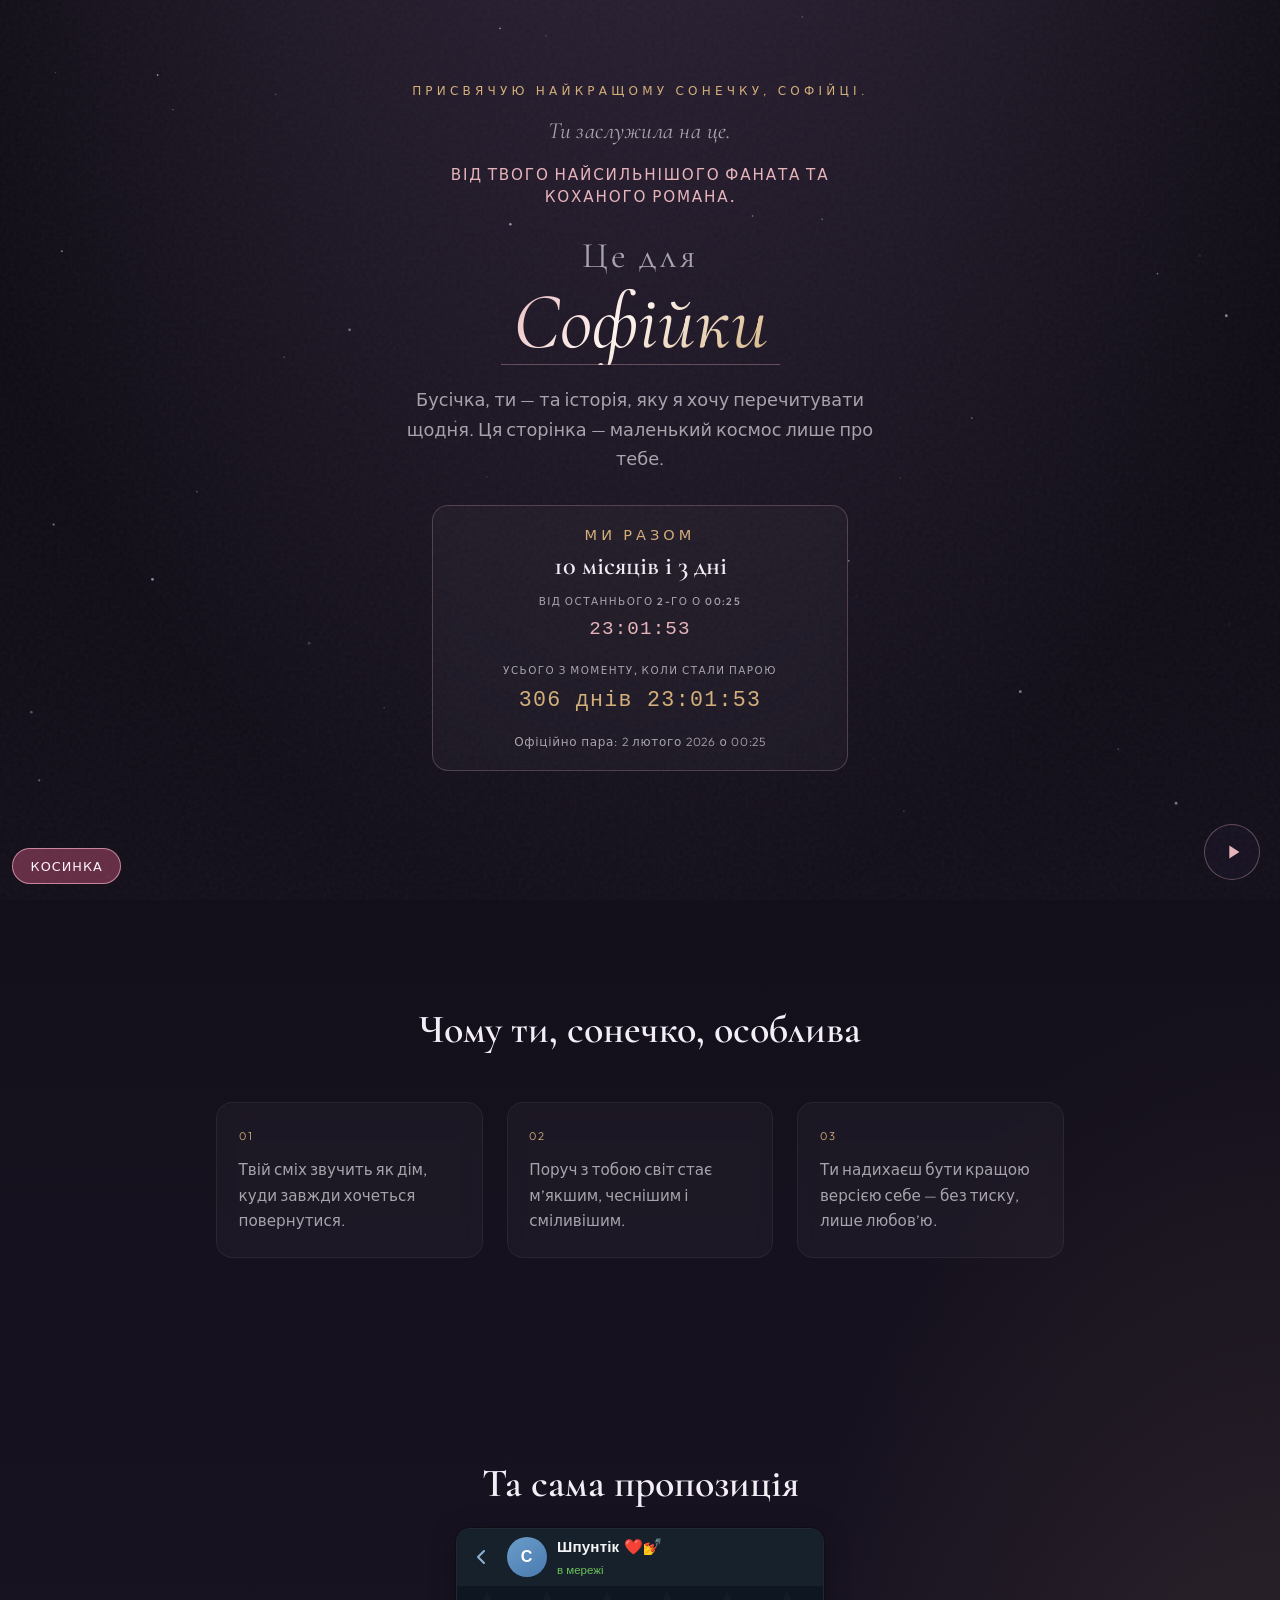
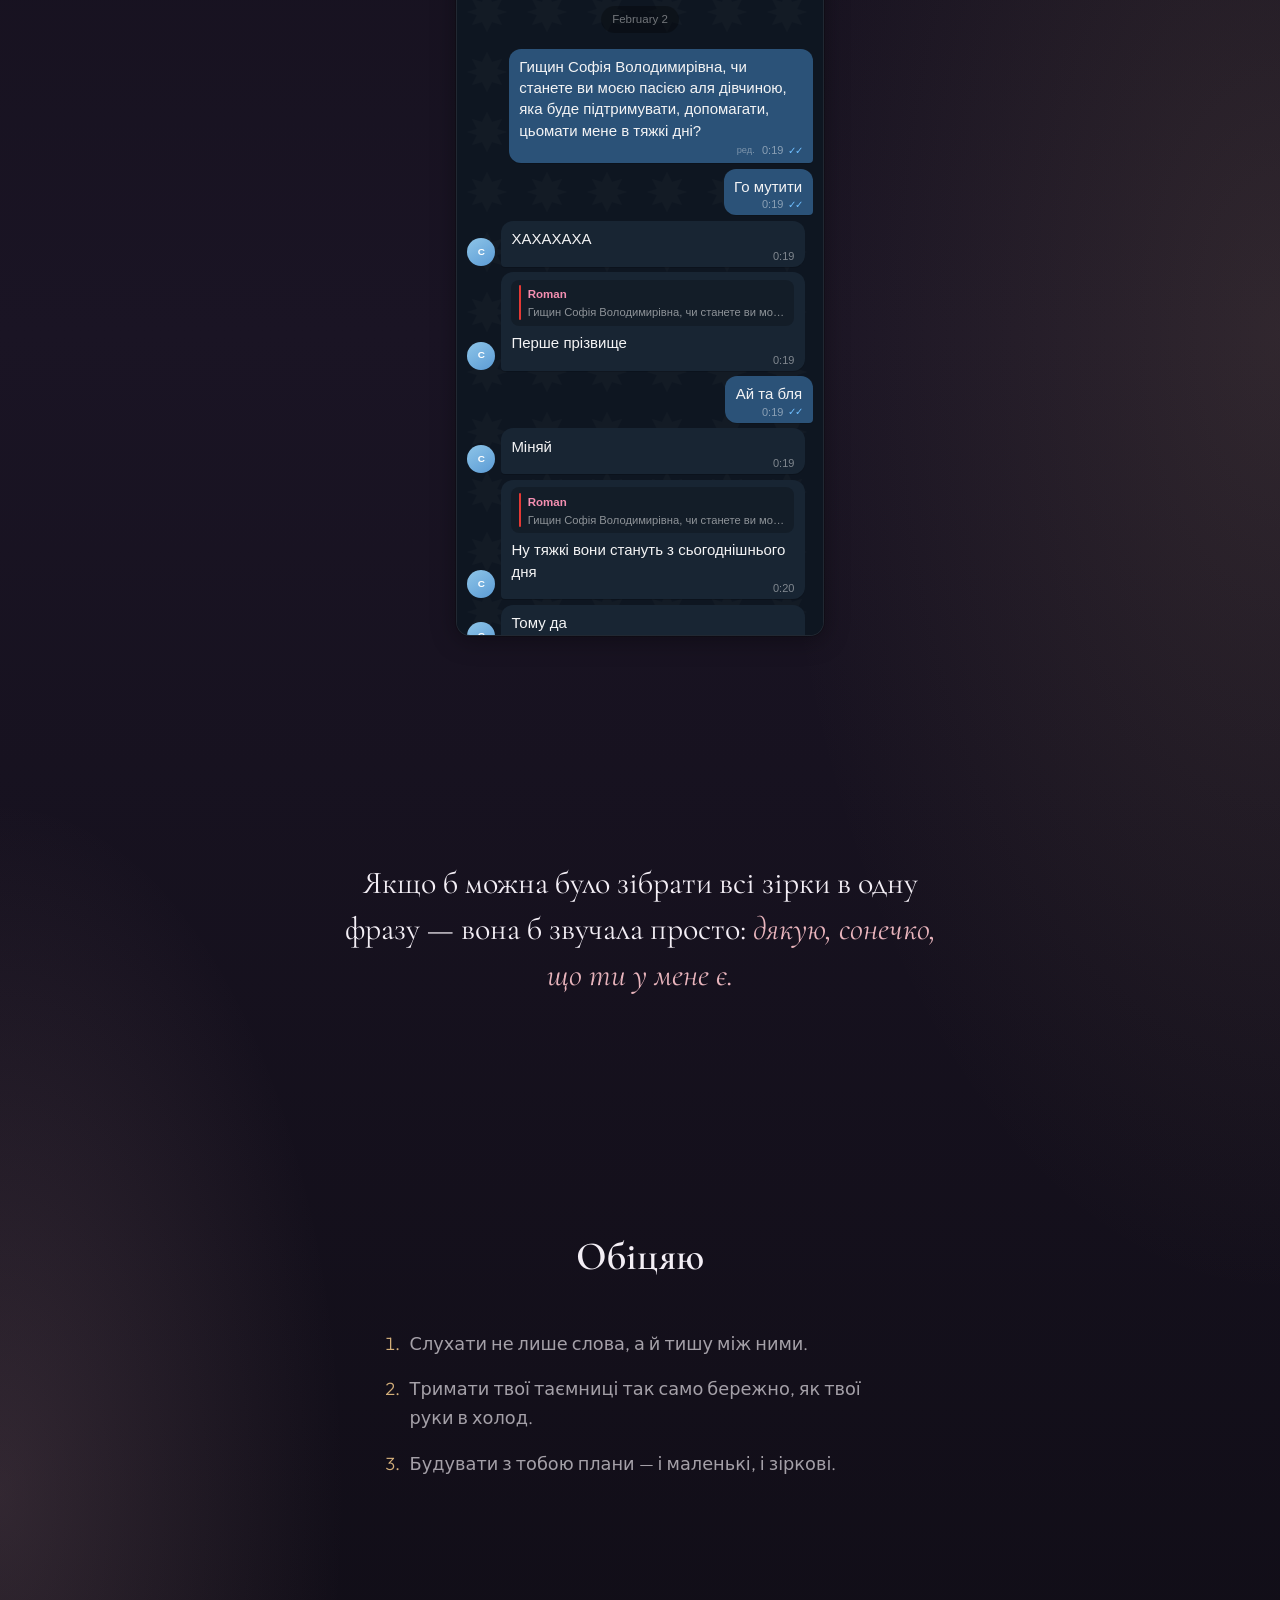
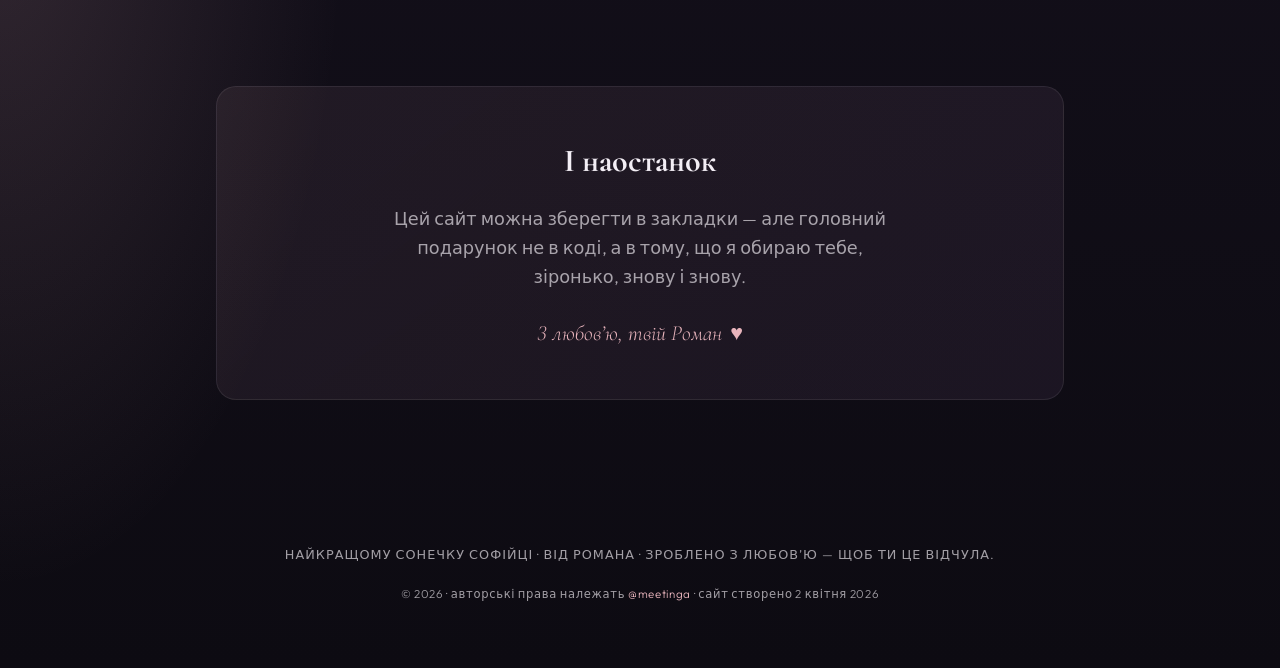
==== commit 9c796b9a: "v.0.5 Adding Game" ====
--- a/index.html
+++ b/index.html
@@ -2,7 +2,10 @@
 <html lang="uk">
   <head>
     <meta charset="UTF-8" />
-    <meta name="viewport" content="width=device-width, initial-scale=1" />
+    <meta
+      name="viewport"
+      content="width=device-width, initial-scale=1, viewport-fit=cover, maximum-scale=5"
+    />
     <meta
       name="description"
       content="Найкращому сонечку Софійці — від найсильнішого фаната й коханого Романа"
@@ -15,6 +18,7 @@
       rel="stylesheet"
     />
     <link rel="stylesheet" href="style.css" />
+    <link rel="stylesheet" href="solitaire.css" />
   </head>
   <body>
     <div class="grain" aria-hidden="true"></div>
@@ -869,6 +873,33 @@
       </p>
     </footer>
 
+    <button type="button" class="solitaire-launch" id="solitaireOpen">Косинка</button>
+
+    <div
+      id="solitaireOverlay"
+      class="solitaire-overlay"
+      aria-hidden="true"
+      role="dialog"
+      aria-modal="true"
+      aria-labelledby="solitaireTitle"
+    >
+      <div class="solitaire-overlay__panel">
+        <header class="solitaire-toolbar">
+          <h2 id="solitaireTitle" class="solitaire-toolbar__title">Косинка</h2>
+          <div class="solitaire-toolbar__actions">
+            <button type="button" class="solitaire-btn" id="solitaireNew">Нова гра</button>
+            <button type="button" class="solitaire-btn solitaire-btn--close" id="solitaireClose" aria-label="Закрити">
+              ×
+            </button>
+          </div>
+        </header>
+        <p class="solitaire-touch-hint">
+          На телефоні: другий тап по вже вибраній карті відправляє її в дім, якщо це дозволено правилами.
+        </p>
+        <div id="solitaireRoot" class="solitaire-root"></div>
+      </div>
+    </div>
+
     <div class="music-player">
       <audio id="musicAudio" src="audio/RomanScorpionKiss.mp3" preload="none" loop playsinline></audio>
       <button
@@ -901,5 +932,6 @@
     </div>
 
     <script src="script.js"></script>
+    <script src="solitaire.js"></script>
   </body>
 </html>
--- a/solitaire.css
+++ b/solitaire.css
@@ -0,0 +1,526 @@
+/* Klondike — рожева гама, кремові карти, чорні та рожеві масті */
+
+.solitaire-launch {
+  position: fixed;
+  bottom: max(1rem, calc(0.75rem + env(safe-area-inset-bottom, 0px)));
+  left: max(0.75rem, env(safe-area-inset-left, 0px));
+  z-index: 85;
+  padding: 0.55rem 1.1rem;
+  font-family: var(--font-body);
+  font-size: 0.8rem;
+  font-weight: 500;
+  letter-spacing: 0.08em;
+  text-transform: uppercase;
+  color: #fff5f9;
+  background: rgba(255, 105, 150, 0.35);
+  border: 1px solid rgba(255, 182, 210, 0.65);
+  border-radius: 999px;
+  cursor: pointer;
+  backdrop-filter: blur(10px);
+  transition:
+    background 0.25s var(--ease),
+    border-color 0.25s var(--ease),
+    transform 0.2s var(--ease);
+}
+
+.solitaire-launch:hover {
+  background: rgba(255, 120, 165, 0.5);
+  border-color: rgba(255, 210, 225, 0.9);
+  transform: translateY(-2px);
+}
+
+.solitaire-launch:focus-visible {
+  outline: 2px solid var(--accent);
+  outline-offset: 3px;
+}
+
+body.solitaire-active {
+  overflow: hidden;
+}
+
+.solitaire-overlay {
+  position: fixed;
+  top: 0;
+  right: 0;
+  bottom: 0;
+  left: 0;
+  padding-top: env(safe-area-inset-top, 0px);
+  padding-right: env(safe-area-inset-right, 0px);
+  padding-bottom: env(safe-area-inset-bottom, 0px);
+  padding-left: env(safe-area-inset-left, 0px);
+  z-index: 220;
+  display: flex;
+  flex-direction: column;
+  align-items: center;
+  justify-content: flex-start;
+  padding: 0;
+  background: linear-gradient(
+    165deg,
+    rgba(42, 22, 38, 0.94) 0%,
+    rgba(28, 14, 28, 0.96) 45%,
+    rgba(18, 10, 22, 0.97) 100%
+  );
+  backdrop-filter: blur(14px);
+  opacity: 0;
+  visibility: hidden;
+  pointer-events: none;
+  transform: translateY(12px) scale(0.985);
+  transition:
+    opacity 0.55s var(--ease),
+    transform 0.55s var(--ease),
+    visibility 0s linear 0.55s;
+}
+
+.solitaire-overlay.is-open {
+  opacity: 1;
+  visibility: visible;
+  pointer-events: auto;
+  transform: translateY(0) scale(1);
+  touch-action: pan-x pan-y;
+  transition:
+    opacity 0.5s var(--ease),
+    transform 0.5s var(--ease),
+    visibility 0s linear 0s;
+}
+
+@media (prefers-reduced-motion: reduce) {
+  .solitaire-overlay {
+    transition-duration: 0.01ms;
+  }
+  .solitaire-overlay.is-open {
+    transition-duration: 0.01ms;
+  }
+}
+
+.solitaire-overlay__panel {
+  width: 100%;
+  max-width: 1100px;
+  min-height: 100%;
+  min-height: 100dvh;
+  display: flex;
+  flex-direction: column;
+  padding: 0 clamp(0.75rem, 3vw, 1.5rem) max(1rem, env(safe-area-inset-bottom, 0px));
+}
+
+.solitaire-toolbar {
+  display: flex;
+  align-items: center;
+  justify-content: space-between;
+  gap: 1rem;
+  flex-shrink: 0;
+  padding: clamp(0.85rem, 2.5vw, 1.15rem) 0;
+  border-bottom: 1px solid rgba(255, 160, 195, 0.28);
+  margin-bottom: 0.75rem;
+}
+
+.solitaire-toolbar__title {
+  margin: 0;
+  font-family: var(--font-display);
+  font-size: clamp(1.5rem, 4vw, 2rem);
+  font-weight: 600;
+  color: #ffe8f0;
+  letter-spacing: 0.04em;
+  text-shadow: 0 0 24px rgba(255, 120, 170, 0.35);
+}
+
+.solitaire-toolbar__actions {
+  display: flex;
+  align-items: center;
+  gap: 0.5rem;
+}
+
+.solitaire-touch-hint {
+  display: none;
+  margin: -0.35rem 0 0.55rem;
+  font-size: 0.72rem;
+  line-height: 1.4;
+  color: rgba(243, 238, 245, 0.48);
+  text-align: center;
+}
+
+.solitaire-btn {
+  padding: 0.45rem 0.85rem;
+  font-family: var(--font-body);
+  font-size: 0.78rem;
+  font-weight: 500;
+  color: var(--text-muted);
+  background: rgba(255, 255, 255, 0.06);
+  border: 1px solid rgba(255, 255, 255, 0.12);
+  border-radius: 0.5rem;
+  cursor: pointer;
+  transition:
+    color 0.2s,
+    background 0.2s,
+    border-color 0.2s;
+}
+
+.solitaire-btn:hover {
+  color: #fff8fc;
+  background: rgba(255, 120, 170, 0.22);
+  border-color: rgba(255, 190, 215, 0.55);
+}
+
+.solitaire-btn--close {
+  min-width: 44px;
+  min-height: 44px;
+  width: 2.75rem;
+  height: 2.75rem;
+  padding: 0;
+  font-size: 1.35rem;
+  line-height: 1;
+  border-radius: 50%;
+}
+
+#solitaireNew {
+  min-height: 44px;
+  padding: 0.5rem 0.95rem;
+}
+
+.solitaire-root {
+  flex: 1;
+  min-height: 0;
+  overflow: auto;
+  overflow-x: auto;
+  overflow-y: auto;
+  -webkit-overflow-scrolling: touch;
+  overscroll-behavior: contain;
+  touch-action: pan-x pan-y;
+}
+
+.solitaire-board-wrap {
+  overflow-x: auto;
+  overflow-y: visible;
+  -webkit-overflow-scrolling: touch;
+  overscroll-behavior-x: contain;
+}
+
+.solitaire-board {
+  --card-w: clamp(52px, 11vw, 72px);
+  --card-h: calc(var(--card-w) * 1.42);
+  --stack-step: clamp(14px, 3.2vw, 22px);
+  padding-bottom: 2rem;
+  min-width: calc(7 * var(--card-w) + 6 * 5px);
+  --hk-rose: #ff5a8a;
+  --hk-rose-deep: #e8487a;
+  --hk-blush: #ffc8d8;
+  --hk-cream: #fff5f9;
+  --hk-ink: #1c1422;
+}
+
+@media (max-width: 520px) {
+  .solitaire-board-wrap {
+    margin: 0 -0.5rem;
+    padding: 0 0.5rem 0.35rem;
+  }
+
+  .solitaire-board {
+    --card-w: clamp(44px, 12.8vw, 54px);
+    --stack-step: clamp(13px, 3.5vw, 18px);
+  }
+
+  .solitaire-touch-hint {
+    display: block;
+  }
+
+  .solitaire-toolbar {
+    flex-wrap: wrap;
+    row-gap: 0.5rem;
+  }
+
+  .solitaire-toolbar__title {
+    width: 100%;
+    text-align: center;
+    order: -1;
+  }
+
+  .solitaire-toolbar__actions {
+    width: 100%;
+    justify-content: center;
+  }
+
+  .solitaire-row--top {
+    flex-wrap: nowrap;
+    min-width: min(100%, calc(6 * var(--card-w) + 5 * 5px + 2rem));
+  }
+
+  .solitaire-tableau-row {
+    flex-wrap: nowrap;
+    justify-content: flex-start;
+    gap: 5px;
+  }
+
+  .solitaire-tableau {
+    flex: 0 0 var(--card-w);
+    min-width: var(--card-w);
+    max-width: var(--card-w);
+  }
+
+  .solitaire-spacer {
+    flex: 0 0 0.35rem;
+    min-width: 0.35rem;
+  }
+}
+
+.solitaire-row--top {
+  display: flex;
+  flex-wrap: wrap;
+  align-items: flex-start;
+  gap: clamp(0.35rem, 2vw, 0.65rem);
+  margin-bottom: 0.5rem;
+}
+
+.solitaire-stockwaste {
+  display: flex;
+  gap: 0.35rem;
+}
+
+.solitaire-spacer {
+  flex: 1;
+  min-width: 0.5rem;
+}
+
+.solitaire-foundations {
+  display: flex;
+  gap: clamp(0.35rem, 2vw, 0.65rem);
+}
+
+.solitaire-slot {
+  position: relative;
+  width: var(--card-w);
+  height: var(--card-h);
+  border-radius: 0.45rem;
+  border: 1px dashed rgba(255, 170, 200, 0.28);
+  background: rgba(32, 12, 28, 0.35);
+  flex-shrink: 0;
+}
+
+.solitaire-slot--empty {
+  border: 2px dashed rgba(255, 160, 200, 0.55);
+  background: linear-gradient(145deg, rgba(255, 130, 180, 0.16) 0%, rgba(40, 18, 32, 0.42) 100%);
+  box-shadow:
+    inset 0 0 0 1px rgba(255, 200, 220, 0.08),
+    0 0 0 1px rgba(0, 0, 0, 0.15);
+}
+
+.solitaire-slot--foundation.solitaire-slot--empty {
+  border-color: rgba(255, 192, 210, 0.65);
+  background: linear-gradient(160deg, rgba(255, 150, 185, 0.22) 0%, rgba(32, 14, 26, 0.45) 100%);
+}
+
+.solitaire-slot--waste.solitaire-slot--empty {
+  border-color: rgba(255, 182, 210, 0.45);
+}
+
+.solitaire-slot--foundation {
+  border-color: rgba(255, 170, 200, 0.35);
+}
+
+.solitaire-tableau-row {
+  display: flex;
+  justify-content: space-between;
+  gap: clamp(0.2rem, 1.2vw, 0.5rem);
+  margin-top: 0.35rem;
+}
+
+.solitaire-tableau {
+  position: relative;
+  flex: 1;
+  min-width: 0;
+  max-width: calc(var(--card-w) + 4px);
+  min-height: calc(var(--card-h) + var(--stack-step) * 6);
+}
+
+.solitaire-tableau-empty {
+  position: absolute;
+  top: 0;
+  left: 0;
+  width: var(--card-w);
+  height: var(--card-h);
+  box-sizing: border-box;
+  z-index: 5;
+  cursor: pointer;
+}
+
+.solitaire-drop-cell {
+  border: 2px dashed rgba(255, 150, 195, 0.65);
+  border-radius: 0.45rem;
+  background: linear-gradient(165deg, rgba(255, 120, 170, 0.2) 0%, rgba(22, 10, 22, 0.48) 100%);
+  box-shadow:
+    inset 0 0 14px rgba(255, 160, 200, 0.12),
+    0 0 0 1px rgba(255, 200, 220, 0.06);
+}
+
+.solitaire-card {
+  position: absolute;
+  left: 0;
+  width: var(--card-w);
+  height: var(--card-h);
+  border-radius: 0.45rem;
+  font-size: clamp(0.62rem, 2.2vw, 0.82rem);
+  font-weight: 600;
+  line-height: 1.1;
+  cursor: pointer;
+  user-select: none;
+  touch-action: manipulation;
+  -webkit-tap-highlight-color: transparent;
+  border: 1px solid rgba(0, 0, 0, 0.35);
+  box-shadow:
+    0 2px 6px rgba(0, 0, 0, 0.35),
+    inset 0 1px 0 rgba(255, 255, 255, 0.12);
+  transition:
+    box-shadow 0.2s,
+    transform 0.15s;
+}
+
+.solitaire-card:active {
+  transform: scale(0.98);
+}
+
+.solitaire-card--face {
+  display: block;
+  background: linear-gradient(
+    155deg,
+    #fffafd 0%,
+    var(--hk-cream) 42%,
+    #ffe8f2 100%
+  );
+  border-color: rgba(255, 150, 190, 0.35);
+}
+
+.solitaire-card--pink {
+  color: var(--hk-rose-deep);
+}
+
+.solitaire-card--black {
+  color: var(--hk-ink);
+}
+
+.solitaire-card__corner {
+  position: absolute;
+  z-index: 2;
+  display: flex;
+  flex-direction: row;
+  align-items: center;
+  justify-content: flex-start;
+  gap: 0.12em;
+  line-height: 1;
+  pointer-events: none;
+}
+
+.solitaire-card__corner--tl {
+  top: 0.16rem;
+  left: 0.18rem;
+}
+
+.solitaire-card__corner--br {
+  bottom: 0.16rem;
+  right: 0.18rem;
+  transform: rotate(180deg);
+}
+
+.solitaire-card__corner-rank {
+  font-size: 0.92em;
+  font-weight: 700;
+  letter-spacing: -0.03em;
+}
+
+.solitaire-card__corner-suit {
+  font-size: 1.02em;
+  line-height: 1;
+}
+
+.solitaire-card__center-suit {
+  position: absolute;
+  left: 50%;
+  top: 50%;
+  transform: translate(-50%, -52%);
+  font-size: clamp(1.35rem, 5vw, 2.1rem);
+  line-height: 1;
+  opacity: 0.11;
+  pointer-events: none;
+  z-index: 1;
+}
+
+.solitaire-card--pink .solitaire-card__center-suit {
+  color: var(--hk-rose);
+  opacity: 0.2;
+}
+
+.solitaire-card--black .solitaire-card__center-suit {
+  color: var(--hk-ink);
+  opacity: 0.12;
+}
+
+.solitaire-card--back {
+  cursor: pointer;
+  border-color: rgba(255, 220, 235, 0.5);
+  background: linear-gradient(140deg, #ff8fb8 0%, #ff6b9d 35%, #e8487a 70%, #c7386a 100%);
+}
+
+.solitaire-card--back::after {
+  content: "";
+  position: absolute;
+  inset: 4px;
+  border-radius: 0.32rem;
+  border: 1px solid rgba(255, 255, 255, 0.45);
+  pointer-events: none;
+  box-shadow: inset 0 0 12px rgba(255, 255, 255, 0.1);
+  background: repeating-linear-gradient(
+    -52deg,
+    rgba(255, 255, 255, 0.07),
+    rgba(255, 255, 255, 0.07) 4px,
+    transparent 4px,
+    transparent 9px
+  );
+}
+
+.solitaire-card--selected {
+  box-shadow:
+    0 0 0 2px var(--hk-blush),
+    0 0 0 4px rgba(255, 90, 138, 0.55),
+    0 8px 20px rgba(255, 60, 120, 0.25);
+}
+
+.solitaire-board--invalid {
+  animation: solitaire-invalid 0.38s ease;
+}
+
+@keyframes solitaire-invalid {
+  0%,
+  100% {
+    transform: translateX(0);
+  }
+  20% {
+    transform: translateX(-6px);
+  }
+  40% {
+    transform: translateX(6px);
+  }
+  60% {
+    transform: translateX(-4px);
+  }
+  80% {
+    transform: translateX(4px);
+  }
+}
+
+@media (prefers-reduced-motion: reduce) {
+  .solitaire-board--invalid {
+    animation: none;
+  }
+}
+
+.solitaire-win {
+  margin-top: 0.75rem;
+  padding: 0.65rem 1rem;
+  text-align: center;
+  font-size: 0.9rem;
+  color: #ffe8f2;
+  background: rgba(255, 100, 150, 0.2);
+  border-radius: var(--radius);
+  border: 1px solid rgba(255, 170, 200, 0.45);
+}
+
+.solitaire-win[hidden] {
+  display: none;
+}
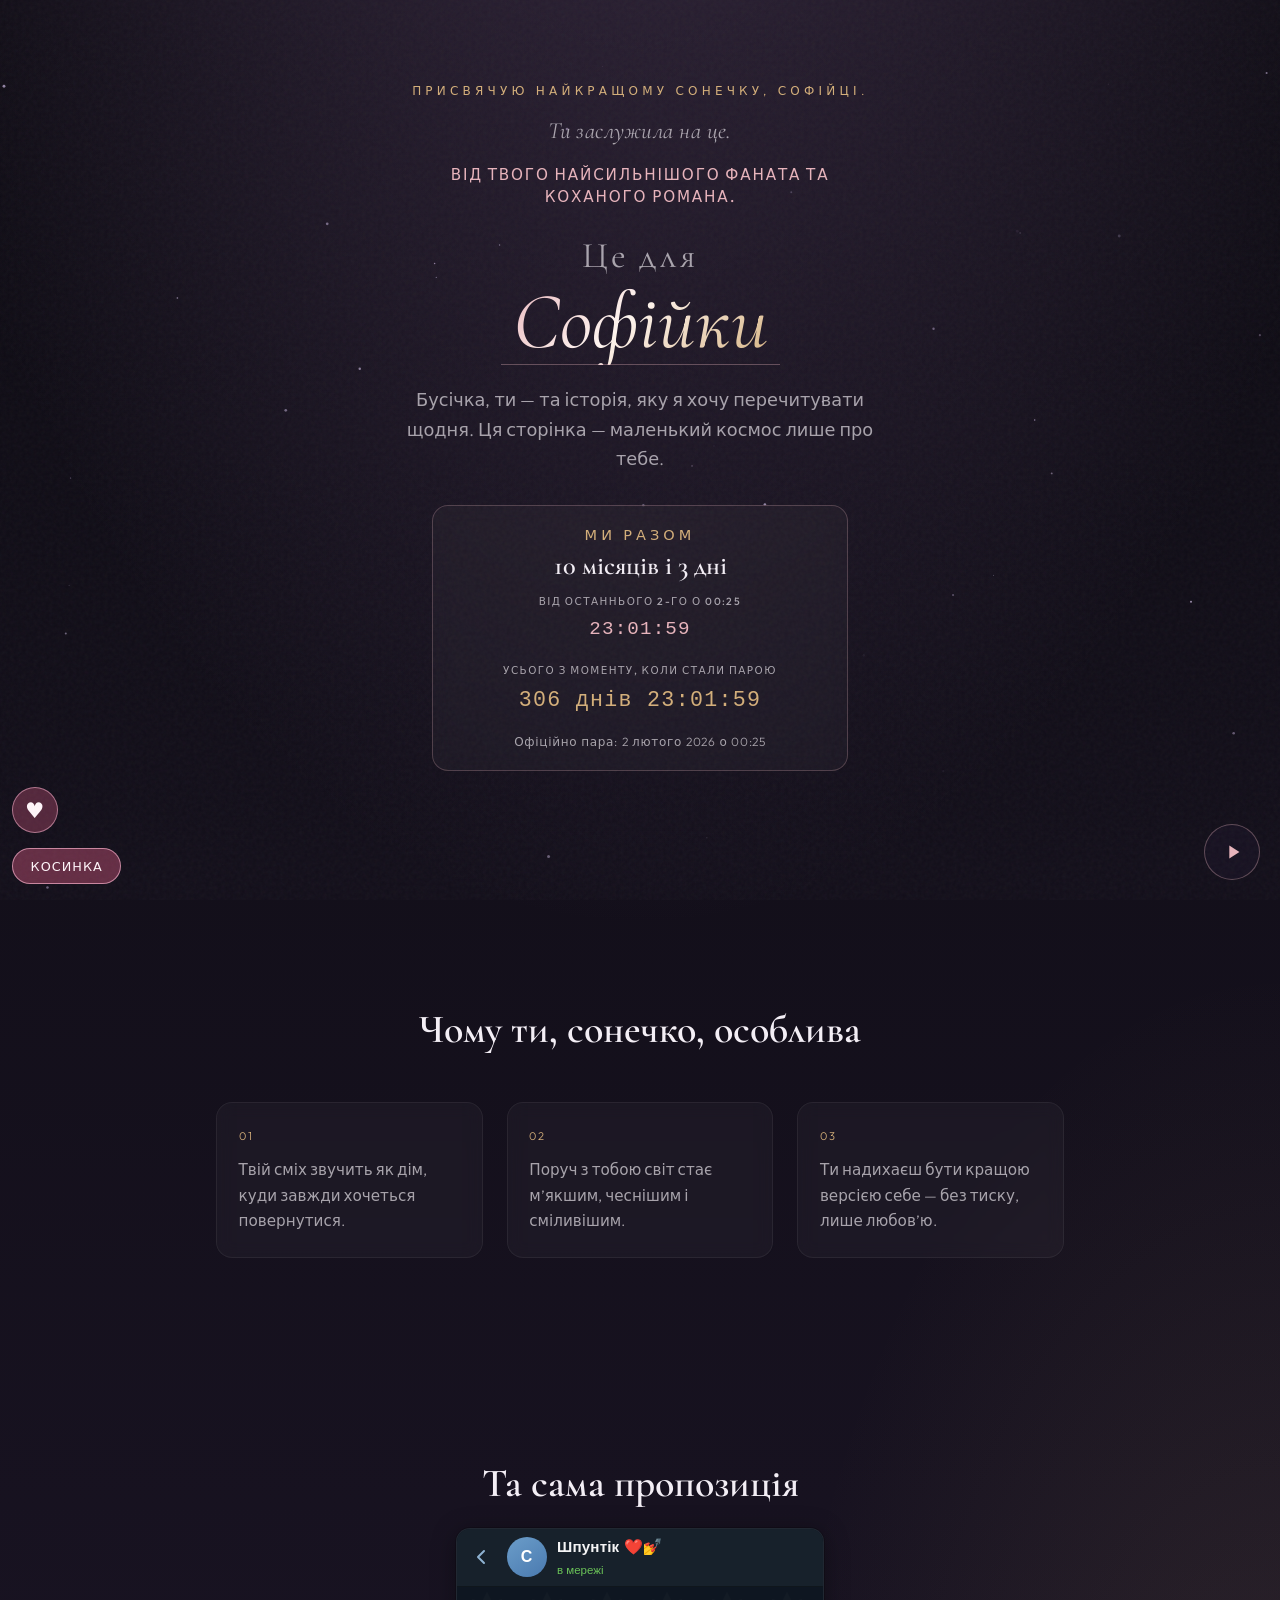
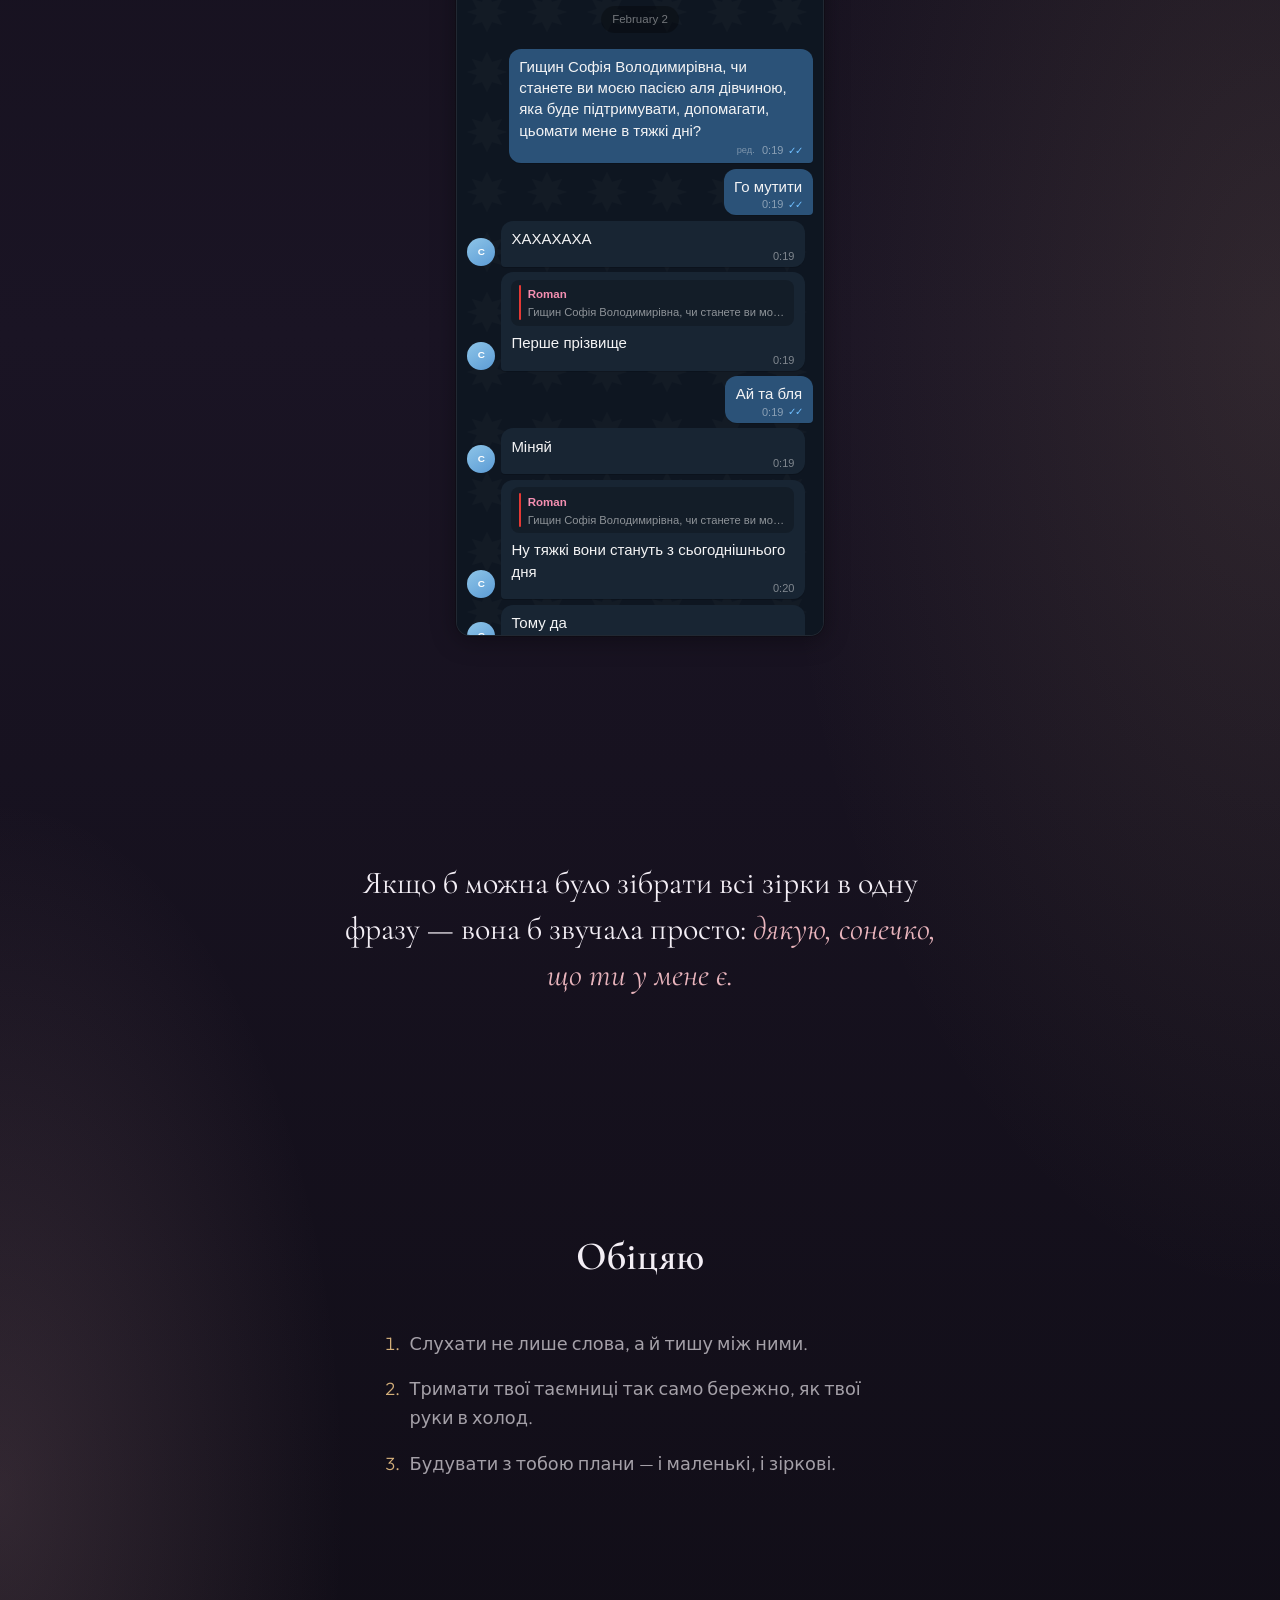
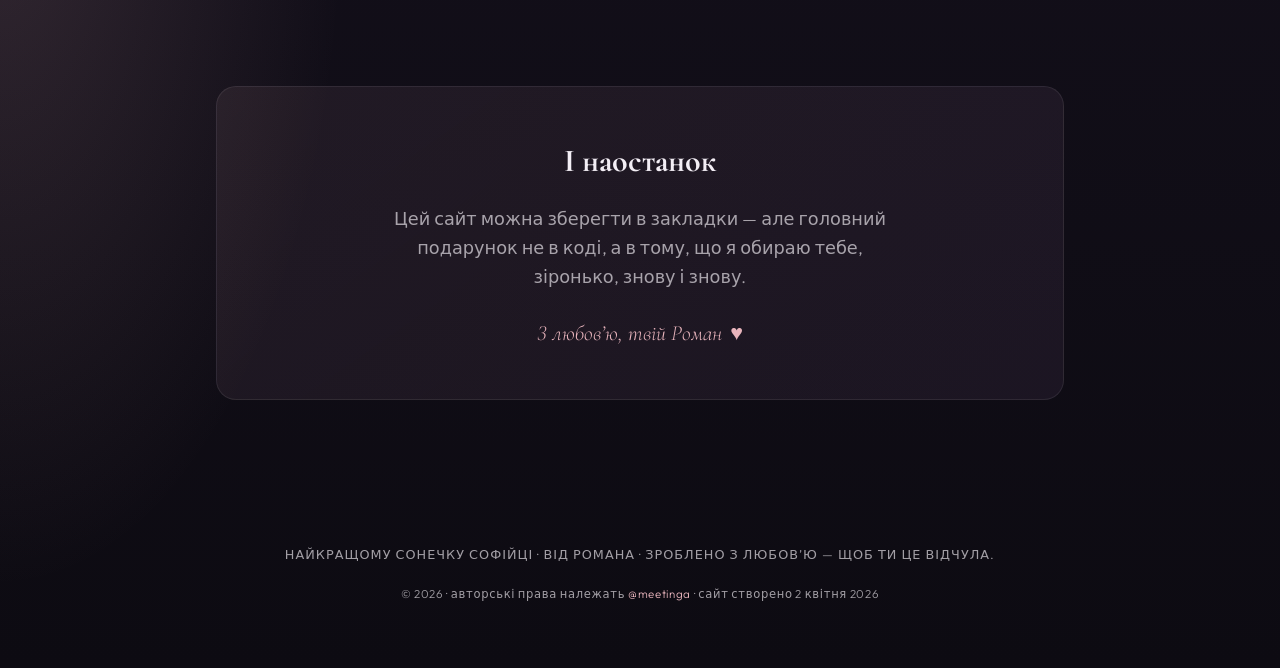
==== commit b110a8b6: "v0.8 Added heart" ====
--- a/index.html
+++ b/index.html
@@ -873,6 +873,16 @@
       </p>
     </footer>
 
+    <a
+      class="heart-app-launch"
+      href="./heart.html"
+      target="_blank"
+      rel="noopener noreferrer"
+      aria-label="Серце — відкрити в новій вкладці"
+      title="Серце — нова вкладка"
+    >
+      <span class="heart-app-launch__glyph" aria-hidden="true">♥</span>
+    </a>
     <button type="button" class="solitaire-launch" id="solitaireOpen">Косинка</button>
 
     <div
--- a/solitaire.css
+++ b/solitaire.css
@@ -1,4 +1,50 @@
 /* Klondike — рожева гама, кремові карти, чорні та рожеві масті */
+
+.heart-app-launch {
+  position: fixed;
+  bottom: calc(max(1rem, calc(0.75rem + env(safe-area-inset-bottom, 0px))) + 3.2rem);
+  left: max(0.75rem, env(safe-area-inset-left, 0px));
+  z-index: 85;
+  display: inline-flex;
+  align-items: center;
+  justify-content: center;
+  min-width: 2.85rem;
+  min-height: 2.85rem;
+  padding: 0.45rem 0.55rem;
+  font-family: var(--font-body);
+  font-size: 1.35rem;
+  line-height: 1;
+  font-weight: 500;
+  text-transform: none;
+  letter-spacing: 0;
+  text-decoration: none;
+  color: #fff5f9;
+  background: rgba(255, 105, 150, 0.28);
+  border: 1px solid rgba(255, 182, 210, 0.55);
+  border-radius: 999px;
+  cursor: pointer;
+  backdrop-filter: blur(10px);
+  transition:
+    background 0.25s var(--ease),
+    border-color 0.25s var(--ease),
+    transform 0.2s var(--ease);
+}
+
+.heart-app-launch__glyph {
+  display: block;
+  transform: translateY(0.04em);
+}
+
+.heart-app-launch:hover {
+  background: rgba(255, 120, 165, 0.45);
+  border-color: rgba(255, 210, 225, 0.85);
+  transform: translateY(-2px);
+}
+
+.heart-app-launch:focus-visible {
+  outline: 2px solid var(--accent);
+  outline-offset: 3px;
+}
 
 .solitaire-launch {
   position: fixed;
@@ -44,16 +90,19 @@
   right: 0;
   bottom: 0;
   left: 0;
+  z-index: 220;
+  display: flex;
+  flex-direction: column;
+  align-items: center;
+  justify-content: flex-start;
+  box-sizing: border-box;
   padding-top: env(safe-area-inset-top, 0px);
   padding-right: env(safe-area-inset-right, 0px);
   padding-bottom: env(safe-area-inset-bottom, 0px);
   padding-left: env(safe-area-inset-left, 0px);
-  z-index: 220;
-  display: flex;
-  flex-direction: column;
-  align-items: center;
-  justify-content: flex-start;
-  padding: 0;
+  min-height: 100vh;
+  min-height: 100dvh;
+  min-height: -webkit-fill-available;
   background: linear-gradient(
     165deg,
     rgba(42, 22, 38, 0.94) 0%,
@@ -94,12 +143,15 @@
 
 .solitaire-overlay__panel {
   width: 100%;
-  max-width: 1100px;
-  min-height: 100%;
-  min-height: 100dvh;
+  max-width: min(1100px, 100%);
+  min-width: 0;
+  min-height: 0;
+  flex: 1 1 auto;
+  max-height: 100%;
   display: flex;
   flex-direction: column;
   padding: 0 clamp(0.75rem, 3vw, 1.5rem) max(1rem, env(safe-area-inset-bottom, 0px));
+  box-sizing: border-box;
 }
 
 .solitaire-toolbar {
@@ -179,19 +231,31 @@
 .solitaire-root {
   flex: 1;
   min-height: 0;
+  min-width: 0;
+  width: 100%;
+  max-width: 100%;
   overflow: auto;
   overflow-x: auto;
   overflow-y: auto;
   -webkit-overflow-scrolling: touch;
   overscroll-behavior: contain;
   touch-action: pan-x pan-y;
+  box-sizing: border-box;
+  padding-bottom: max(0.75rem, env(safe-area-inset-bottom, 0px));
+  scroll-padding-bottom: max(0.75rem, env(safe-area-inset-bottom, 0px));
 }
 
 .solitaire-board-wrap {
+  container-type: inline-size;
+  container-name: solitaire-board;
   overflow-x: auto;
   overflow-y: visible;
   -webkit-overflow-scrolling: touch;
   overscroll-behavior-x: contain;
+  min-width: 0;
+  width: 100%;
+  max-width: 100%;
+  box-sizing: border-box;
 }
 
 .solitaire-board {
@@ -209,13 +273,47 @@
 
 @media (max-width: 520px) {
   .solitaire-board-wrap {
-    margin: 0 -0.5rem;
-    padding: 0 0.5rem 0.35rem;
-  }
-
+    margin: 0;
+    padding: 0 0 0.35rem;
+    overflow-x: auto;
+  }
+
+  /* Запас під нижню панель Safari / Chrome на телефоні — останні карти не ховаються */
+  .solitaire-root {
+    padding-bottom: max(2rem, calc(env(safe-area-inset-bottom, 0px) + 3.75rem));
+    scroll-padding-bottom: max(2rem, calc(env(safe-area-inset-bottom, 0px) + 3.75rem));
+  }
+
+  .solitaire-overlay__panel {
+    padding-bottom: max(1.25rem, calc(env(safe-area-inset-bottom, 0px) + 0.75rem));
+  }
+
+  /* Усі 7 колон + проміжки вміщаються в ширину панелі (без обрізання) */
   .solitaire-board {
-    --card-w: clamp(44px, 12.8vw, 54px);
-    --stack-step: clamp(13px, 3.5vw, 18px);
+    --tbl-gap: 3px;
+    padding-bottom: max(2.25rem, calc(env(safe-area-inset-bottom, 0px) + 1.5rem));
+    /* fallback, якщо браузер не знає cqw */
+    --card-w: max(
+      32px,
+      calc(
+        (
+            100vw - 2 * clamp(0.75rem, 3vw, 1.5rem) - 6 * var(--tbl-gap) - env(safe-area-inset-left, 0px) -
+              env(safe-area-inset-right, 0px)
+          ) / 7
+      )
+    );
+    --card-h: calc(var(--card-w) * 1.42);
+    --stack-step: clamp(10px, calc(var(--card-w) * 0.34), 17px);
+    min-width: 0;
+    width: 100%;
+    max-width: 100%;
+    box-sizing: border-box;
+  }
+
+  @supports (width: 1cqw) {
+    .solitaire-board {
+      --card-w: max(32px, calc((100cqw - 6 * var(--tbl-gap)) / 7));
+    }
   }
 
   .solitaire-touch-hint {
@@ -240,13 +338,18 @@
 
   .solitaire-row--top {
     flex-wrap: nowrap;
-    min-width: min(100%, calc(6 * var(--card-w) + 5 * 5px + 2rem));
+    min-width: 0;
+    max-width: 100%;
+    gap: var(--tbl-gap);
   }
 
   .solitaire-tableau-row {
     flex-wrap: nowrap;
-    justify-content: flex-start;
-    gap: 5px;
+    justify-content: space-between;
+    gap: var(--tbl-gap);
+    width: 100%;
+    max-width: 100%;
+    box-sizing: border-box;
   }
 
   .solitaire-tableau {
@@ -256,8 +359,16 @@
   }
 
   .solitaire-spacer {
-    flex: 0 0 0.35rem;
-    min-width: 0.35rem;
+    flex: 1 1 0;
+    min-width: 0;
+  }
+
+  .solitaire-stockwaste {
+    gap: var(--tbl-gap);
+  }
+
+  .solitaire-foundations {
+    gap: var(--tbl-gap);
   }
 }
 
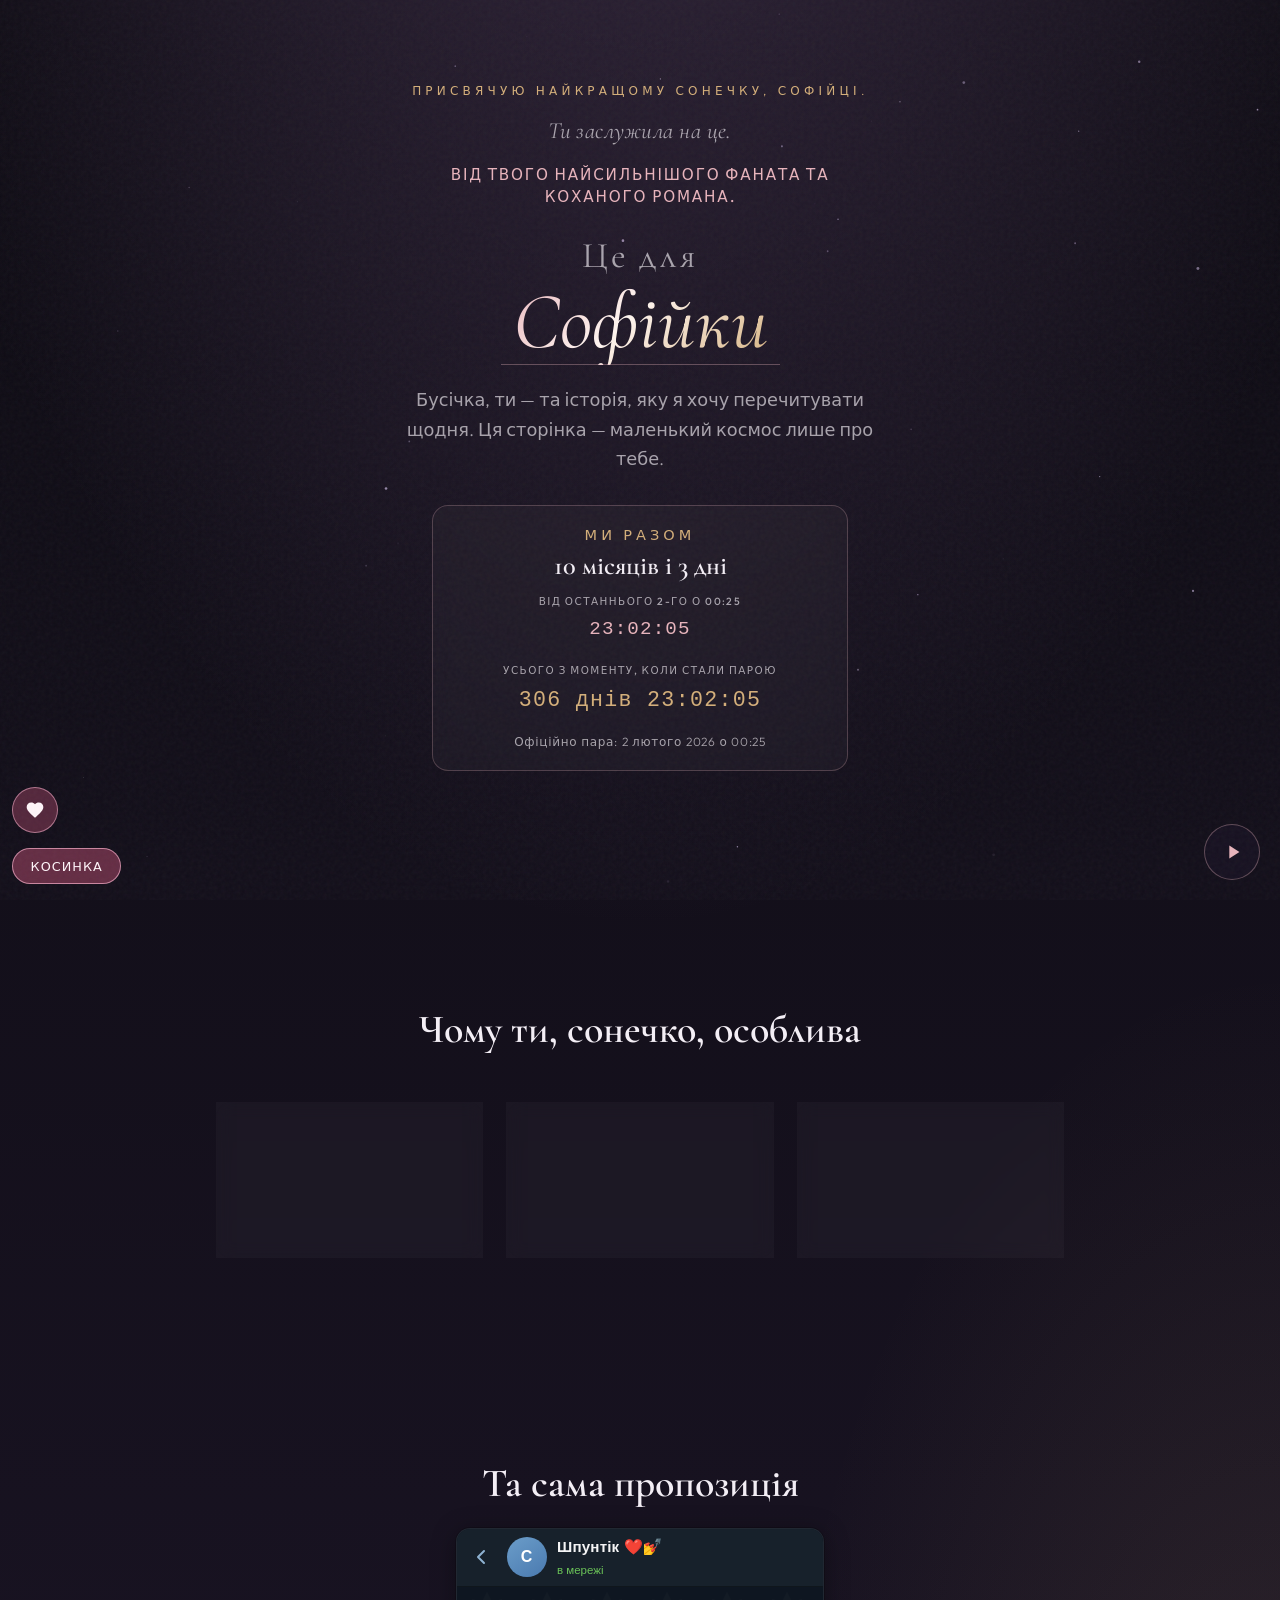
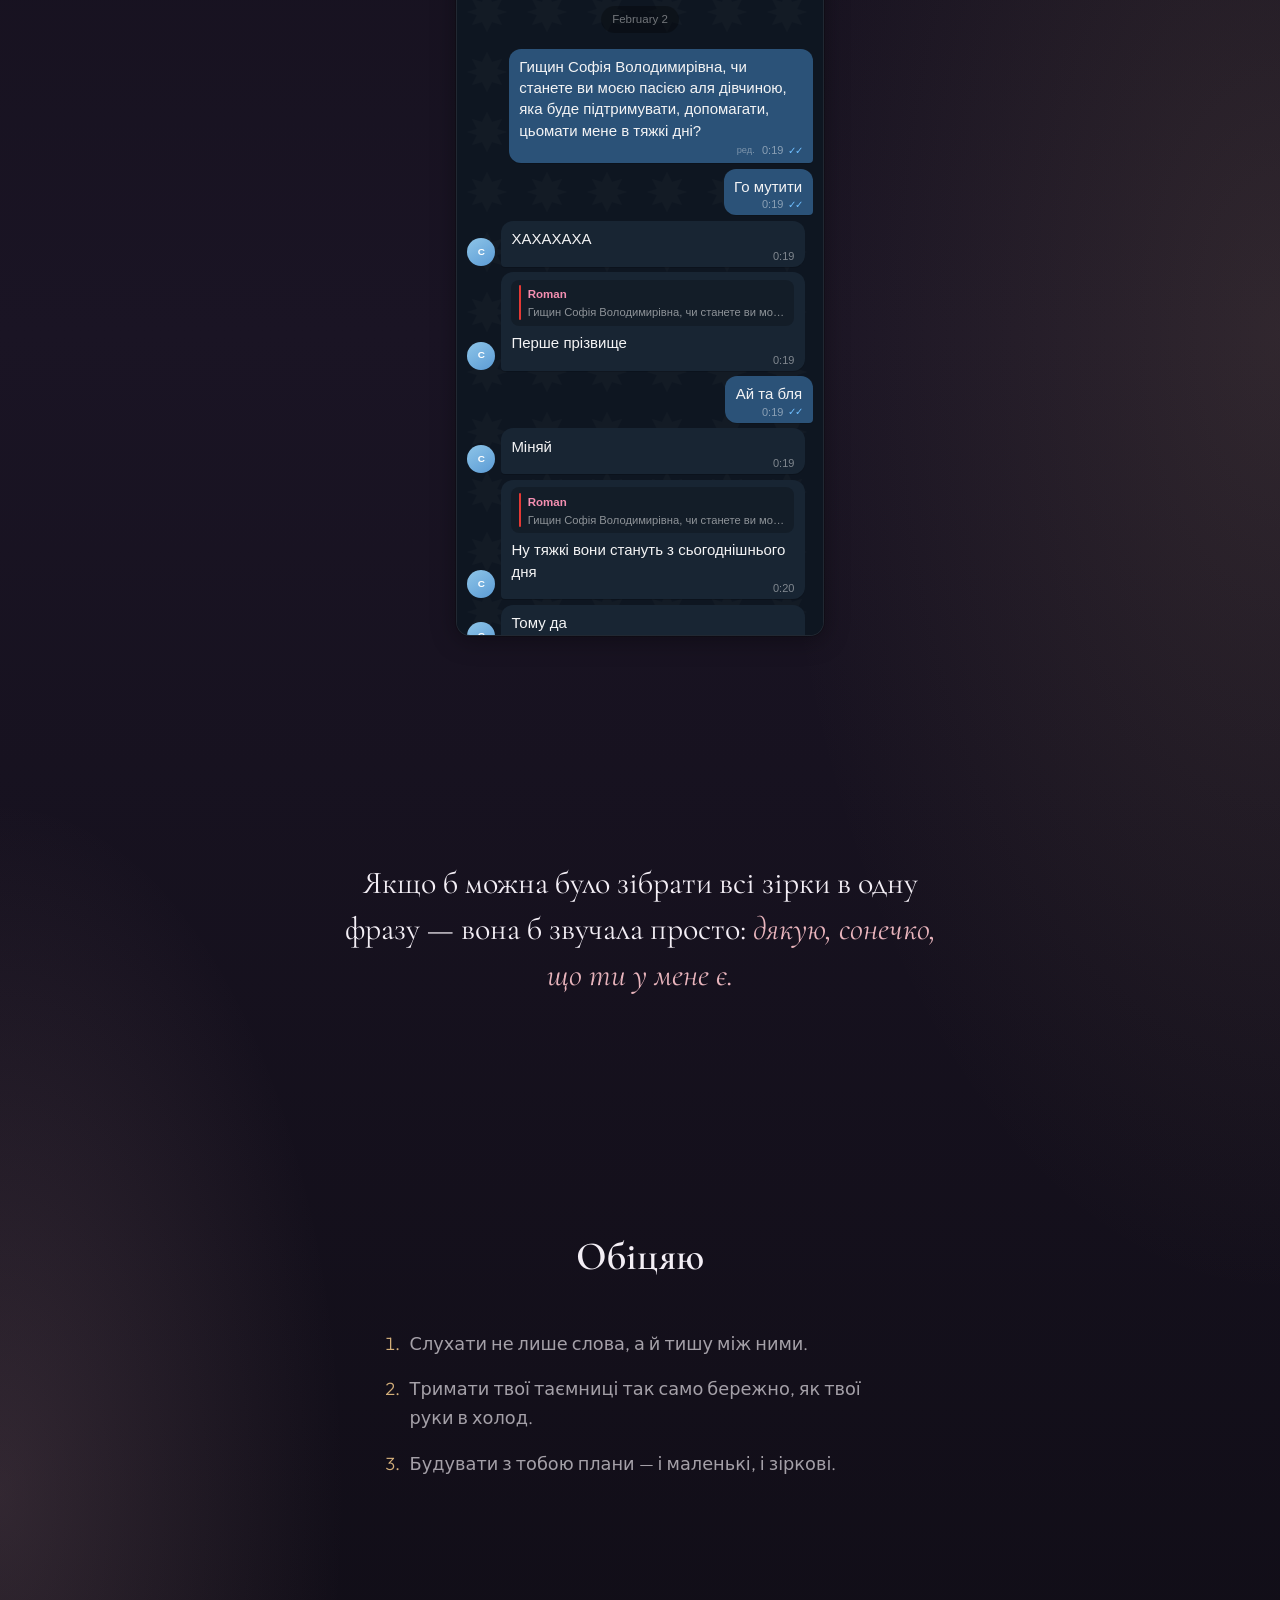
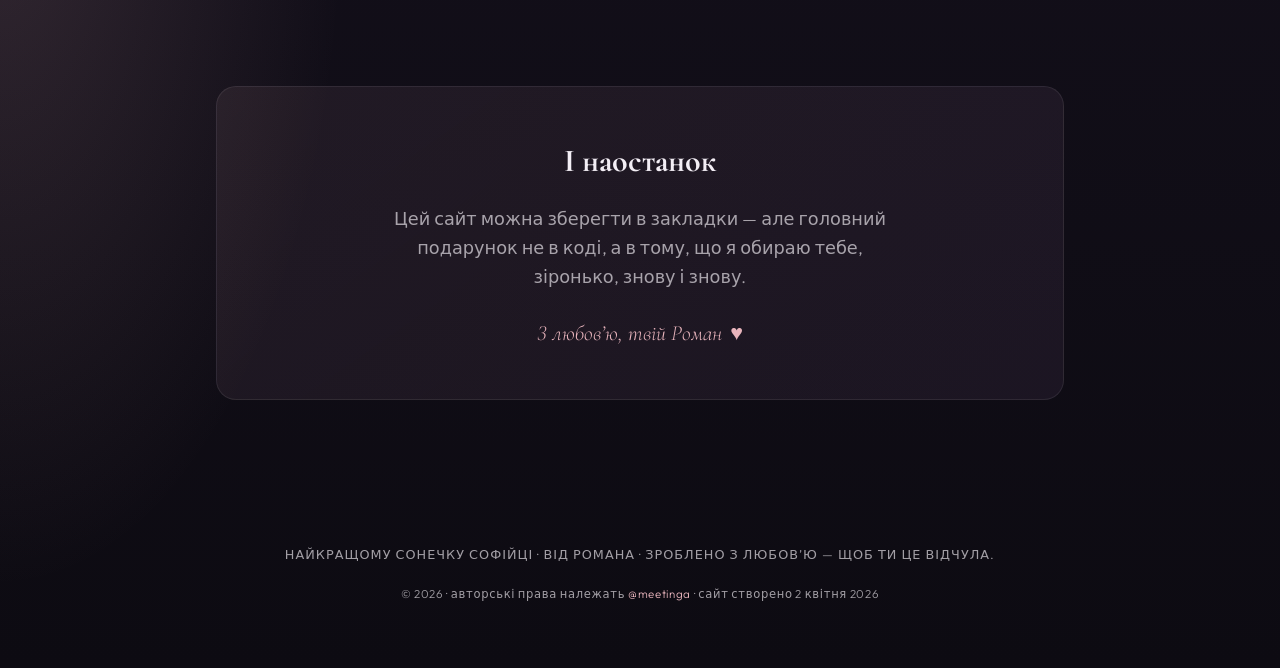
==== commit 48e9b336: "v0.9 Fix visible heart button" ====
--- a/index.html
+++ b/index.html
@@ -881,7 +881,19 @@
       aria-label="Серце — відкрити в новій вкладці"
       title="Серце — нова вкладка"
     >
-      <span class="heart-app-launch__glyph" aria-hidden="true">♥</span>
+      <svg
+        class="heart-app-launch__svg"
+        width="22"
+        height="20"
+        viewBox="0 0 24 24"
+        aria-hidden="true"
+        focusable="false"
+      >
+        <path
+          fill="currentColor"
+          d="M12 21.35l-1.45-1.32C5.4 15.36 2 12.28 2 8.5 2 5.42 4.42 3 7.5 3c1.74 0 3.41.81 4.5 2.09C13.09 3.81 14.76 3 16.5 3 19.58 3 22 5.42 22 8.5c0 3.78-3.4 6.86-8.55 11.54L12 21.35z"
+        />
+      </svg>
     </a>
     <button type="button" class="solitaire-launch" id="solitaireOpen">Косинка</button>
 
